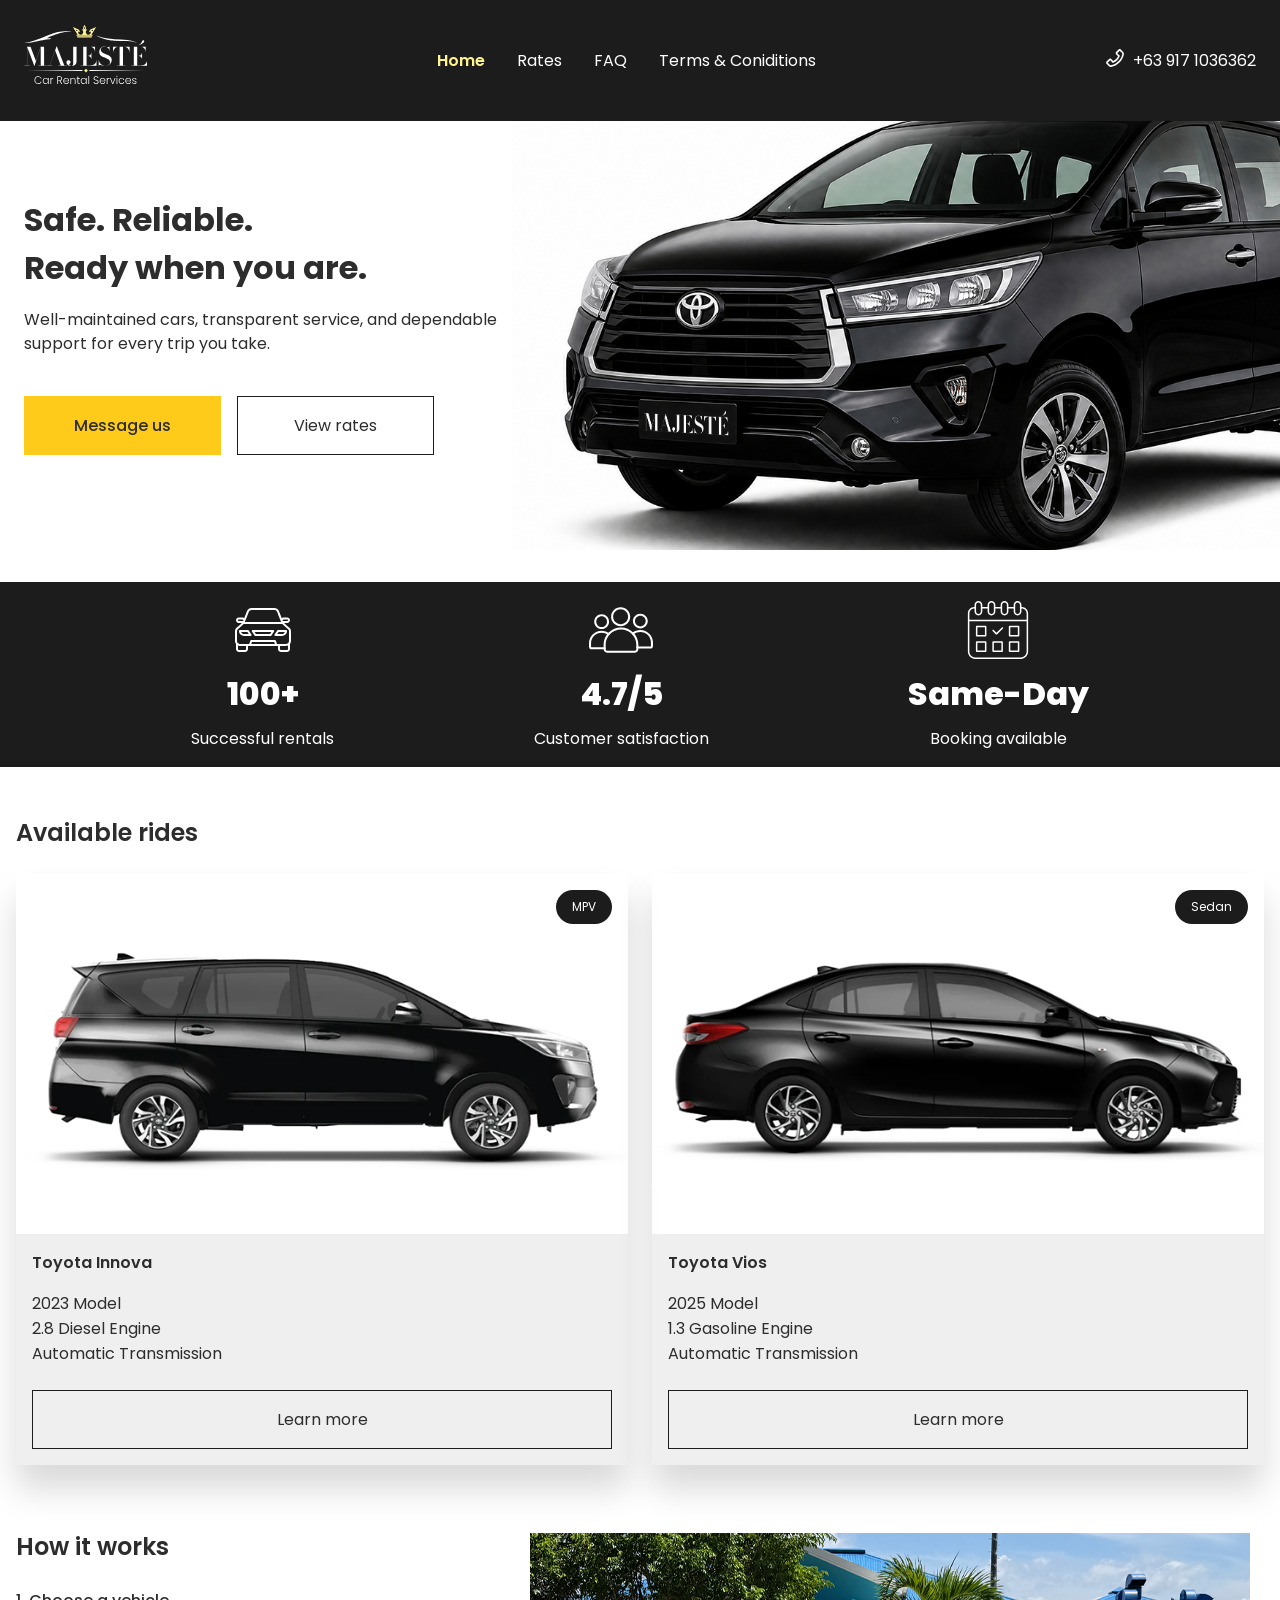
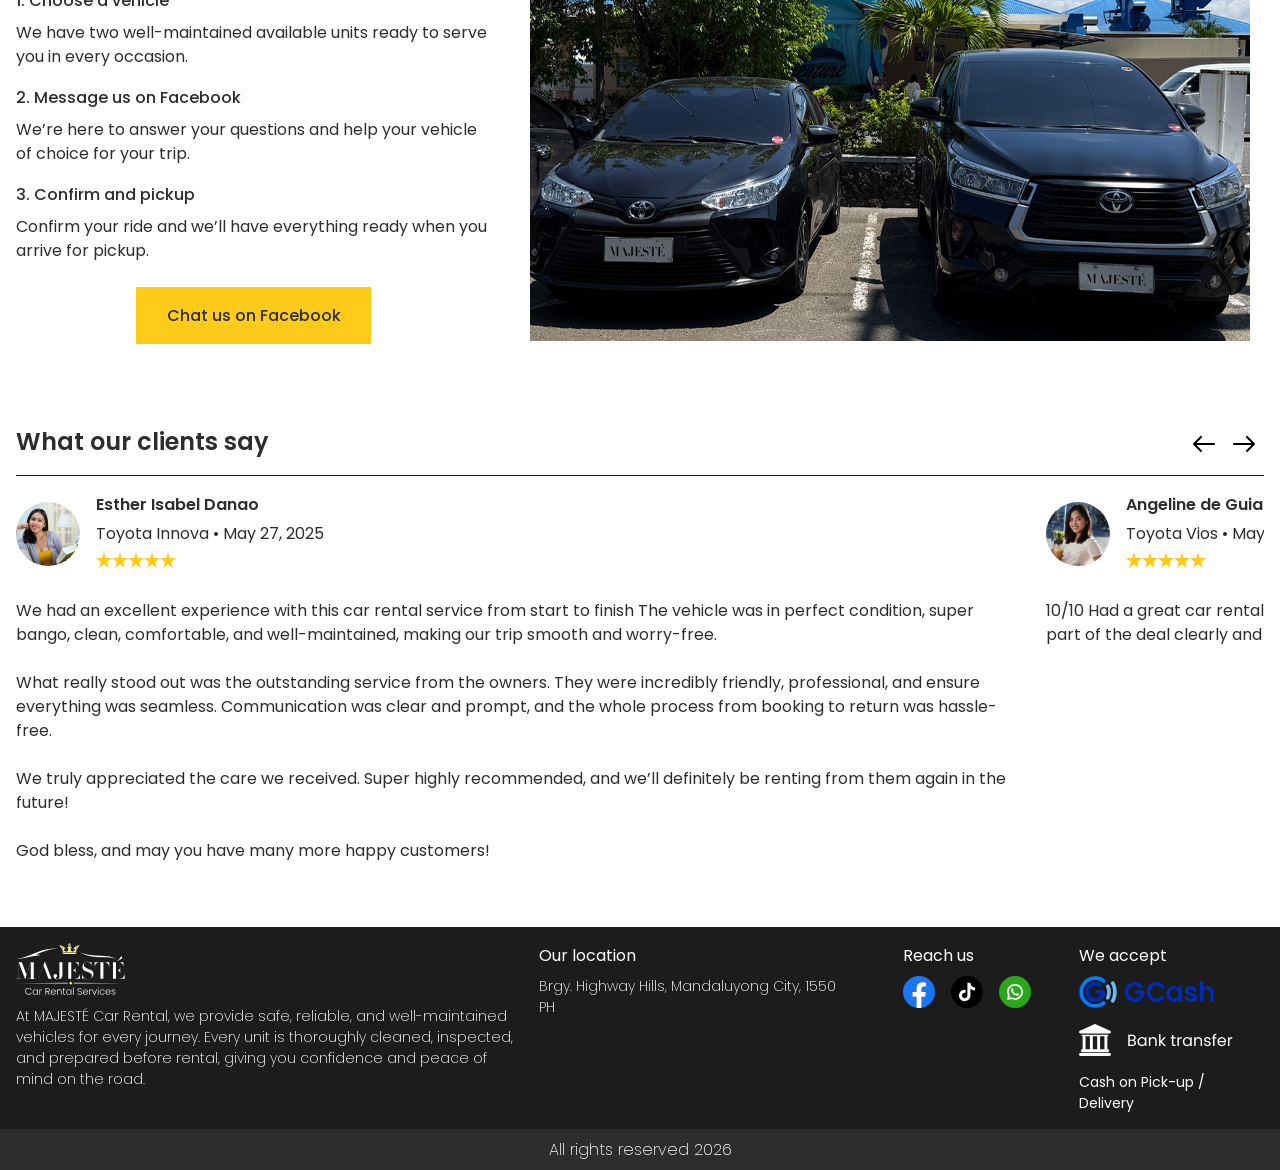
==== index.html @ 02750b57 "Upload website file" ====
<!DOCTYPE html>
<html lang="en">
<head>
    <meta charset="UTF-8">
    <meta name="viewport" content="width=device-width, initial-scale=1.0">
    <meta http-equiv="X-UA-Compatible" content="IE=edge">
    <meta name="format-detection" content="telephone=no">
    <meta name="format-detection" content="address=no">
    <meta name="format-detection" content="date=no">
    <title>MAJESTÉ Car Rentals — Reliable Rides Across Luzon</title>
    <link rel="preload" href="css/master.css" as="style" onload="this.rel='stylesheet'">
    <link rel="preload" href="css/home.css" as="style" onload="this.rel='stylesheet'">
    <link rel="shortcut icon" href="images/icon/favicon.svg" type="image/svg+xml">
    <script src="js/main.js" defer></script>
</head>
<body>
    
    <!-- header and navigation -->

    <header class="main-header">
        <div class="head-wrap center">
            <div class="logo">
                <a href="index.html">
                    <svg viewBox="0 0 137 71" fill="none" xmlns="http://www.w3.org/2000/svg">
                        <path fill-rule="evenodd" clip-rule="evenodd" d="M136.53 45.0736H118.911C118.87 45.0736 118.85 45.0543 118.85 45.0146C118.85 44.9755 118.87 44.9556 118.911 44.9556H121.631C121.771 44.9556 121.842 44.9159 121.842 44.8371V24.3578C121.842 24.2789 121.771 24.2392 121.631 24.2392H118.911C118.87 24.2392 118.85 24.2199 118.85 24.1802C118.85 24.1411 118.87 24.1212 118.911 24.1212H134.898C134.959 24.1212 134.989 24.1507 134.989 24.2097V29.8838C134.989 29.9235 134.969 29.9428 134.929 29.9428C134.888 29.9428 134.868 29.9235 134.868 29.8838C134.868 29.1945 134.757 28.5148 134.536 27.8448C134.313 27.1753 133.971 26.5739 133.508 26.0423C133.044 25.5101 132.46 25.0772 131.755 24.7419C131.05 24.4071 130.214 24.2392 129.247 24.2392H125.771C125.65 24.2392 125.589 24.2789 125.589 24.3578V34.2576H126.769C127.393 34.2576 127.957 34.1594 128.461 33.962C128.965 33.7651 129.393 33.4996 129.745 33.1643C130.098 32.8295 130.37 32.4401 130.562 31.9969C130.752 31.5533 130.848 31.0758 130.848 30.5635C130.848 30.5244 130.868 30.5045 130.909 30.5045C130.949 30.5045 130.97 30.5244 130.97 30.5635V38.0696C130.97 38.1093 130.949 38.1287 130.909 38.1287C130.868 38.1287 130.848 38.1093 130.848 38.0696C130.848 37.5777 130.752 37.1046 130.562 36.6513C130.37 36.1985 130.098 35.8042 129.745 35.4689C129.393 35.1341 128.965 34.8686 128.461 34.6712C127.957 34.4743 127.393 34.3756 126.769 34.3756H125.589V44.8371C125.589 44.9159 125.65 44.9556 125.771 44.9556H129.337C130.607 44.9556 131.695 44.7732 132.601 44.4084C133.508 44.0442 134.249 43.5667 134.823 42.9755C135.397 42.3844 135.82 41.7197 136.092 40.9805C136.364 40.2418 136.5 39.488 136.5 38.7198C136.5 38.6807 136.52 38.6608 136.56 38.6608C136.601 38.6608 136.621 38.6807 136.621 38.7198V44.9851C136.621 45.0441 136.591 45.0736 136.53 45.0736ZM132.103 20.0575C131.609 20.4416 130.924 20.8311 130.048 21.2249C129.171 21.6192 128.038 21.9738 126.647 22.2887C126.607 22.3085 126.582 22.2989 126.572 22.2592C126.562 22.22 126.577 22.2002 126.617 22.2002C127.322 22.0231 127.917 21.7769 128.401 21.4615C128.884 21.1466 129.292 20.792 129.624 20.3977C129.957 20.0039 130.234 19.6048 130.456 19.2008C130.677 18.7974 130.883 18.4278 131.075 18.0925C131.266 17.7578 131.458 17.4868 131.65 17.2798C131.84 17.0732 132.077 16.9697 132.36 16.9697C132.662 16.9697 132.903 17.0582 133.085 17.2352C133.266 17.4128 133.357 17.6397 133.357 17.9149C133.357 18.2105 133.271 18.5458 133.1 18.9197C132.929 19.2942 132.596 19.6734 132.103 20.0575ZM117.037 30.7706C117.037 29.9235 116.905 29.106 116.644 28.3174C116.382 27.5299 115.989 26.8303 115.465 26.2193C114.942 25.6088 114.266 25.126 113.44 24.7714C112.614 24.4168 111.647 24.2392 110.539 24.2392H109.995C109.875 24.2392 109.814 24.2789 109.814 24.3578V44.8371C109.814 44.9159 109.875 44.9556 109.995 44.9556H112.715C112.755 44.9556 112.776 44.9755 112.776 45.0146C112.776 45.0543 112.755 45.0736 112.715 45.0736H103.165C103.124 45.0736 103.105 45.0543 103.105 45.0146C103.105 44.9755 103.124 44.9556 103.165 44.9556H105.885C106.006 44.9556 106.066 44.9159 106.066 44.8371V24.3578C106.066 24.2789 106.006 24.2392 105.885 24.2392H105.341C104.213 24.2392 103.245 24.4168 102.439 24.7714C101.633 25.126 100.974 25.6088 100.46 26.2193C99.9462 26.8303 99.5634 27.5299 99.3117 28.3174C99.0594 29.106 98.9338 29.9235 98.9338 30.7706C98.9338 30.8103 98.9135 30.8296 98.8735 30.8296C98.8329 30.8296 98.8126 30.8103 98.8126 30.7706V24.2097C98.8126 24.1507 98.8433 24.1212 98.9036 24.1212H117.097C117.137 24.1212 117.158 24.1507 117.158 24.2097V30.7706C117.158 30.8103 117.137 30.8296 117.097 30.8296C117.057 30.8296 117.037 30.8103 117.037 30.7706ZM95.4282 43.2856C94.8035 43.946 94.0231 44.4926 93.0858 44.9261C92.1491 45.359 91.0764 45.5758 89.8671 45.5758C89.323 45.5758 88.8141 45.5119 88.3408 45.3837C87.8675 45.2555 87.4194 45.1182 86.996 44.9701C86.5732 44.8226 86.175 44.6847 85.8021 44.5565C85.4291 44.4283 85.0617 44.3644 84.6992 44.3644C84.2352 44.3644 83.848 44.4825 83.5354 44.719C83.2233 44.9556 83.0467 45.2115 83.0067 45.4872C82.9864 45.5264 82.9562 45.5463 82.9162 45.5463C82.8959 45.5463 82.886 45.5264 82.886 45.4872V38.7198C82.886 38.6807 82.9058 38.6608 82.9464 38.6608C82.9864 38.6608 83.0067 38.6807 83.0067 38.7198C83.0067 39.311 83.1729 39.9955 83.5052 40.7739C83.8381 41.5523 84.3065 42.291 84.9109 42.99C85.5152 43.6896 86.2353 44.2807 87.0717 44.7636C87.9075 45.2458 88.8294 45.4872 89.8369 45.4872C90.7232 45.4872 91.5146 45.3692 92.2094 45.1326C92.9049 44.8966 93.4889 44.586 93.9622 44.2019C94.4355 43.8178 94.7937 43.3843 95.0355 42.9015C95.2768 42.4192 95.398 41.9413 95.398 41.4681C95.398 40.7589 95.2719 40.1484 95.0202 39.6361C94.7679 39.1238 94.3703 38.6608 93.8262 38.2472C93.2822 37.8331 92.5873 37.4447 91.7411 37.0799C90.8948 36.7156 89.8769 36.3262 88.6885 35.9125C87.9634 35.6567 87.2834 35.3659 86.6483 35.0408C86.0138 34.7157 85.4648 34.322 85.0013 33.8585C84.5379 33.396 84.1705 32.844 83.8984 32.2035C83.6264 31.5635 83.4904 30.8001 83.4904 29.9133C83.4904 29.0464 83.6461 28.2337 83.9588 27.4751C84.2708 26.7171 84.6942 26.0519 85.2284 25.4806C85.7615 24.9093 86.3812 24.4565 87.0865 24.1212C87.7918 23.7865 88.5377 23.6186 89.323 23.6186C89.7058 23.6186 90.0788 23.6582 90.4413 23.7371C90.8043 23.816 91.1515 23.9098 91.4844 24.0177C91.8167 24.126 92.1436 24.2199 92.4666 24.2982C92.7886 24.3776 93.1209 24.4168 93.4637 24.4168C93.9271 24.4168 94.2441 24.3379 94.4158 24.1802C94.5869 24.023 94.6928 23.8653 94.7333 23.7076C94.7333 23.6679 94.7531 23.6481 94.7937 23.6481C94.8337 23.6481 94.854 23.6679 94.854 23.7076V28.8791C94.854 28.9188 94.8337 28.9381 94.7937 28.9381C94.7531 28.9381 94.7333 28.9188 94.7333 28.8791C94.7333 28.1699 94.577 27.5046 94.2644 26.8845C93.9518 26.2638 93.5394 25.722 93.0255 25.259C92.5116 24.7961 91.9374 24.427 91.3029 24.1507C90.6683 23.875 90.0184 23.7371 89.3532 23.7371C88.7488 23.7371 88.1899 23.8358 87.6761 24.0327C87.1622 24.2296 86.719 24.5005 86.3461 24.8449C85.9732 25.1898 85.6814 25.589 85.4697 26.0423C85.2586 26.4956 85.1527 26.9778 85.1527 27.4902C85.1527 28.554 85.6106 29.4901 86.5276 30.2974C87.4441 31.1054 88.8799 31.8446 90.8345 32.5141C91.8211 32.8494 92.7184 33.1986 93.524 33.5629C94.3297 33.9277 95.0152 34.3563 95.5796 34.8488C96.1434 35.3412 96.5766 35.9077 96.8788 36.5477C97.181 37.1882 97.3324 37.9618 97.3324 38.8679C97.3324 39.5771 97.1706 40.326 96.8486 41.1135C96.5262 41.9016 96.0523 42.6258 95.4282 43.2856ZM62.7579 45.0736C62.7173 45.0736 62.697 45.0543 62.697 45.0146C62.697 44.9755 62.7173 44.9556 62.7579 44.9556H65.4776C65.6185 44.9556 65.6893 44.9159 65.6893 44.8371V24.3578C65.6893 24.2789 65.6185 24.2392 65.4776 24.2392H62.7579C62.7173 24.2392 62.697 24.2199 62.697 24.1802C62.697 24.1411 62.7173 24.1212 62.7579 24.1212H78.7453C78.8057 24.1212 78.8364 24.1507 78.8364 24.2097V29.8838C78.8364 29.9235 78.8161 29.9428 78.7755 29.9428C78.7349 29.9428 78.7152 29.9235 78.7152 29.8838C78.7152 29.1945 78.6044 28.5148 78.3828 27.8448C78.1607 27.1753 77.8185 26.5739 77.355 26.0423C76.8916 25.5101 76.3075 25.0772 75.6022 24.7419C74.8969 24.4071 74.0611 24.2392 73.0937 24.2392H69.6183C69.4976 24.2392 69.4367 24.2789 69.4367 24.3578V34.2576H70.6159C71.24 34.2576 71.8043 34.1594 72.3083 33.962C72.8112 33.7651 73.2396 33.4996 73.5928 33.1643C73.9449 32.8295 74.2169 32.4401 74.4083 31.9969C74.5997 31.5533 74.6957 31.0758 74.6957 30.5635C74.6957 30.5244 74.7154 30.5045 74.756 30.5045C74.796 30.5045 74.8169 30.5244 74.8169 30.5635V38.0696C74.8169 38.1093 74.796 38.1287 74.756 38.1287C74.7154 38.1287 74.6957 38.1093 74.6957 38.0696C74.6957 37.5777 74.5997 37.1046 74.4083 36.6513C74.2169 36.1985 73.9449 35.8042 73.5928 35.4689C73.2396 35.1341 72.8112 34.8686 72.3083 34.6712C71.8043 34.4743 71.24 34.3756 70.6159 34.3756H69.4367V44.8371C69.4367 44.9159 69.4976 44.9556 69.6183 44.9556H73.1847C74.4538 44.9556 75.5419 44.7732 76.4485 44.4084C77.355 44.0442 78.0954 43.5667 78.6702 42.9755C79.2444 42.3844 79.6673 41.7197 79.9393 40.9805C80.2113 40.2418 80.3473 39.488 80.3473 38.7198C80.3473 38.6807 80.3671 38.6608 80.4076 38.6608C80.4477 38.6608 80.468 38.6807 80.468 38.7198V44.9851C80.468 45.0441 80.4378 45.0736 80.3775 45.0736H62.7579ZM58.4965 24.2392C58.3759 24.2392 58.3155 24.2789 58.3155 24.3578V40.1382C58.3155 41.8721 57.7759 43.2121 56.6982 44.1574C55.6205 45.1031 54.1244 45.5758 52.2104 45.5758C51.5051 45.5758 50.8453 45.4577 50.2305 45.2212C49.6163 44.9851 49.0771 44.6745 48.6137 44.2904C48.1503 43.9063 47.7828 43.4734 47.5108 42.99C47.2388 42.5078 47.1028 42.0298 47.1028 41.5572C47.1028 41.1629 47.173 40.8136 47.3145 40.5078C47.4549 40.2026 47.6413 39.9419 47.8733 39.7246C48.1048 39.5084 48.357 39.3405 48.6291 39.2225C48.9011 39.1039 49.1676 39.0449 49.4298 39.0449C50.0342 39.0449 50.548 39.2568 50.9714 39.6801C51.3943 40.1044 51.606 40.6017 51.606 41.1725C51.606 41.5867 51.5352 41.8967 51.3943 42.1038C51.2533 42.3103 51.0921 42.4831 50.9106 42.6209C50.7296 42.7588 50.5678 42.9015 50.4274 43.049C50.2859 43.1971 50.2157 43.4289 50.2157 43.7438C50.2157 43.9803 50.2711 44.2019 50.3819 44.4084C50.4921 44.6155 50.6435 44.7979 50.8354 44.9556C51.0263 45.1128 51.2435 45.241 51.4853 45.3397C51.7266 45.4379 51.9685 45.4872 52.2104 45.4872C52.8751 45.4872 53.4345 45.2904 53.888 44.8966C54.341 44.5023 54.5675 43.8913 54.5675 43.0641V24.3578C54.5675 24.2789 54.5072 24.2392 54.3866 24.2392H51.6663C51.6257 24.2392 51.606 24.2199 51.606 24.1802C51.606 24.1411 51.6257 24.1212 51.6663 24.1212H61.2168C61.2568 24.1212 61.2771 24.1411 61.2771 24.1802C61.2771 24.2199 61.2568 24.2392 61.2168 24.2392H58.4965ZM47.6167 45.0146C47.6167 45.0543 47.5964 45.0736 47.5563 45.0736H37.6735C37.6329 45.0736 37.6132 45.0543 37.6132 45.0146C37.6132 44.9755 37.6329 44.9556 37.6735 44.9556H40.5747C40.6751 44.9556 40.7261 44.9159 40.7261 44.8371L38.1271 37.8041H31.0852L28.8486 43.7143C28.6468 44.2464 28.5311 44.586 28.5009 44.7341C28.4708 44.8816 28.5053 44.9556 28.6068 44.9556H31.3873C31.4274 44.9556 31.4477 44.9755 31.4477 45.0146C31.4477 45.0543 31.4274 45.0736 31.3873 45.0736H25.6748C25.6348 45.0736 25.6145 45.0543 25.6145 45.0146C25.6145 44.9755 25.6348 44.9556 25.6748 44.9556H27.9722C28.1126 44.9556 28.2185 44.8918 28.2892 44.7636C28.3594 44.6353 28.5053 44.2861 28.7274 43.7143L36.2229 23.7076C36.2427 23.6679 36.2629 23.6481 36.2832 23.6481C36.3233 23.6481 36.3534 23.6679 36.3737 23.7076L44.7456 44.8371C44.7856 44.9159 44.8663 44.9556 44.9875 44.9556H47.5563C47.5964 44.9556 47.6167 44.9755 47.6167 45.0146ZM34.6209 28.3469L31.1153 37.6855H38.0662L34.6209 28.3469ZM22.5016 44.9851H25.1917C25.2317 44.9851 25.252 45.005 25.252 45.0441C25.252 45.0833 25.2317 45.1031 25.1917 45.1031H15.6412C15.6006 45.1031 15.5809 45.0833 15.5809 45.0441C15.5809 45.005 15.6006 44.9851 15.6412 44.9851H18.3614C18.4821 44.9851 18.5424 44.946 18.5424 44.8666V24.4463L11.6217 45.4577C11.6014 45.4969 11.5713 45.5167 11.5307 45.5167C11.5104 45.5167 11.4901 45.4969 11.4704 45.4577L3.49171 24.4168V44.8666C3.49171 44.946 3.55203 44.9851 3.67324 44.9851H6.39293C6.43297 44.9851 6.45326 45.005 6.45326 45.0441C6.45326 45.0833 6.43297 45.1031 6.39293 45.1031H0.439112C0.398528 45.1031 0.378784 45.0833 0.378784 45.0441C0.378784 45.005 0.398528 44.9851 0.439112 44.9851H3.15935C3.28001 44.9851 3.34034 44.946 3.34034 44.8666V24.3578C3.34034 24.2789 3.28001 24.2392 3.15935 24.2392H0.439112C0.398528 24.2392 0.378784 24.2199 0.378784 24.1802C0.378784 24.1411 0.398528 24.1212 0.439112 24.1212H6.96714C7.12838 24.1212 7.28908 24.2982 7.45086 24.6528L13.2539 39.8727L18.3006 24.6528C18.4015 24.2982 18.532 24.1212 18.6938 24.1212H25.1917C25.2317 24.1212 25.252 24.1411 25.252 24.1802C25.252 24.2199 25.2317 24.2392 25.1917 24.2392H22.5016C22.3606 24.2392 22.2899 24.2789 22.2899 24.3578V44.8666C22.2899 44.946 22.3606 44.9851 22.5016 44.9851Z" fill="white"/>
                        <path d="M74.7778 10.7825H75.716C76.1194 10.7825 76.3768 11.2121 76.1863 11.5675C76.0937 11.7406 75.9128 11.8492 75.716 11.8492H67.155H58.5941C58.3977 11.8492 58.2168 11.7406 58.1242 11.5675C57.9337 11.2121 58.1911 10.7825 58.5941 10.7825H59.5327L54.197 2.24824L60.6372 4.95224C61.0396 5.12097 61.1589 5.59855 60.9364 5.95103C61.5914 6.07321 62.0879 6.64582 62.0879 7.33624C62.0879 7.64364 61.987 7.9263 61.8197 8.15806C61.8197 6.87612 60.1397 6.6623 60.1397 7.92194C60.1397 9.56412 61.5618 10.8742 63.2423 10.6885C64.4801 10.5513 65.5012 9.56897 65.6796 8.33697C65.8658 7.0497 65.1686 5.90303 64.1068 5.40412C64.3846 5.17042 64.7434 5.02933 65.1351 5.02933C65.4464 5.02933 65.7359 5.11951 65.9817 5.27321C65.7921 4.72679 65.5924 3.97867 65.5924 3.23879C65.5924 1.82885 67.155 0 67.155 0C67.155 0 68.7182 1.82885 68.7182 3.23879C68.7182 3.97867 68.5184 4.72679 68.3288 5.27321C68.5747 5.11951 68.8641 5.02933 69.1754 5.02933C69.5671 5.02933 69.9254 5.17042 70.2037 5.40412C69.1419 5.90303 68.4447 7.0497 68.6309 8.33697C68.8093 9.56897 69.8304 10.5513 71.0682 10.6885C72.7487 10.8742 74.1708 9.56412 74.1708 7.92194C74.1708 6.6623 72.4908 6.87612 72.4908 8.15806C72.3235 7.9263 72.2227 7.64364 72.2227 7.33624C72.2227 6.64582 72.7191 6.07321 73.3742 5.95103C73.1511 5.59855 73.2709 5.12097 73.6728 4.95224L80.1136 2.24824L74.7778 10.7825ZM58.5654 5.36C58.1722 5.36 57.8537 5.67855 57.8537 6.07127C57.8537 6.464 58.1722 6.78303 58.5654 6.78303C58.9587 6.78303 59.2772 6.464 59.2772 6.07127C59.2772 5.67855 58.9587 5.36 58.5654 5.36ZM67.155 2.26618C67.155 2.26618 66.6159 2.77867 66.6159 3.41091C66.6159 4.04315 67.155 4.55564 67.155 4.55564C67.155 4.55564 67.6947 4.04315 67.6947 3.41091C67.6947 2.77867 67.155 2.26618 67.155 2.26618ZM75.7451 5.36C75.3519 5.36 75.0333 5.67855 75.0333 6.07127C75.0333 6.464 75.3519 6.78303 75.7451 6.78303C76.1383 6.78303 76.4568 6.464 76.4568 6.07127C76.4568 5.67855 76.1383 5.36 75.7451 5.36ZM59.1502 12.5367H75.1604C75.2244 12.5367 75.2762 12.5886 75.2762 12.6531V13.7198C75.2762 13.7842 75.2244 13.8361 75.1604 13.8361H59.1502C59.0862 13.8361 59.0338 13.7842 59.0338 13.7198V12.6531C59.0338 12.5886 59.0862 12.5367 59.1502 12.5367Z" fill="#FFF48E"/>
                        <path d="M52.2576 6.81214C52.2576 6.81214 40.5998 6.3007 30.5554 10.0186C20.511 13.7366 8.40506 19.5462 0.378784 19.8718C0.378784 19.8718 5.62459 20.0576 11.813 18.5702C17.1248 17.2941 25.4888 15.5496 28.8071 15.6884L30.1072 14.7125L25.3096 14.5726C25.3096 14.5726 36.9674 8.02081 52.2576 6.81214Z" fill="white"/>
                        <path d="M79.8939 11.6364C82.1999 12.4749 84.5733 13.1677 86.9564 13.7499C89.7783 14.4544 92.694 14.9749 95.5813 15.3457C96.0816 15.3956 97.2698 15.5258 97.7554 15.5747C98.2293 15.608 99.4487 15.697 99.9343 15.7332C104.865 15.9172 109.786 15.9152 114.72 16.5111C118.656 16.9671 122.691 17.9328 126.051 20.1001C122.379 18.6089 118.524 18.06 114.6 17.8819C109.714 17.6158 104.741 17.7322 99.8259 17.4896C99.1077 17.4318 98.3045 17.3477 97.5815 17.2831C97.089 17.2283 95.8608 17.0463 95.3507 16.9759C92.4018 16.4876 89.4705 15.7596 86.6555 14.7547C84.3241 13.9191 82.0123 12.9279 79.8939 11.6373V11.6364Z" fill="white"/>
                        <rect x="68.7424" y="48.4848" width="2.90909" height="2.90909" transform="rotate(45 68.7424 48.4848)" fill="#FFF48E"/>
                        <path d="M3.28787 50.4242L64.8636 49.9394V50.9091L3.28787 50.4242Z" fill="white"/>
                        <path d="M134.197 50.4242L72.6212 49.9394V50.9091L134.197 50.4242Z" fill="white"/>
                        <path d="M11.576 61.1636C11.576 60.3396 11.756 59.6036 12.116 58.9556C12.476 58.2996 12.968 57.7916 13.592 57.4316C14.216 57.0636 14.912 56.8796 15.68 56.8796C16.616 56.8796 17.416 57.1036 18.08 57.5516C18.752 57.9916 19.24 58.6156 19.544 59.4236H18.56C18.32 58.8556 17.952 58.4116 17.456 58.0916C16.968 57.7716 16.376 57.6116 15.68 57.6116C15.064 57.6116 14.508 57.7556 14.012 58.0436C13.524 58.3316 13.14 58.7476 12.86 59.2916C12.58 59.8276 12.44 60.4516 12.44 61.1636C12.44 61.8756 12.58 62.4996 12.86 63.0356C13.14 63.5716 13.524 63.9836 14.012 64.2716C14.508 64.5596 15.064 64.7036 15.68 64.7036C16.376 64.7036 16.968 64.5476 17.456 64.2356C17.952 63.9156 18.32 63.4756 18.56 62.9156H19.544C19.24 63.7156 18.752 64.3356 18.08 64.7756C17.408 65.2156 16.608 65.4356 15.68 65.4356C14.912 65.4356 14.216 65.2556 13.592 64.8956C12.968 64.5276 12.476 64.0196 12.116 63.3716C11.756 62.7236 11.576 61.9876 11.576 61.1636ZM20.8338 62.0756C20.8338 61.4036 20.9658 60.8156 21.2298 60.3116C21.5018 59.7996 21.8738 59.4076 22.3458 59.1356C22.8258 58.8556 23.3658 58.7156 23.9658 58.7156C24.5898 58.7156 25.1258 58.8596 25.5738 59.1476C26.0298 59.4356 26.3578 59.8036 26.5578 60.2516V58.8116H27.3978V65.3636H26.5578V63.9116C26.3498 64.3596 26.0178 64.7316 25.5618 65.0276C25.1138 65.3156 24.5778 65.4596 23.9538 65.4596C23.3618 65.4596 22.8258 65.3196 22.3458 65.0396C21.8738 64.7596 21.5018 64.3636 21.2298 63.8516C20.9658 63.3396 20.8338 62.7476 20.8338 62.0756ZM26.5578 62.0876C26.5578 61.5596 26.4498 61.0956 26.2338 60.6956C26.0178 60.2956 25.7218 59.9876 25.3458 59.7716C24.9778 59.5556 24.5698 59.4476 24.1218 59.4476C23.6578 59.4476 23.2418 59.5516 22.8738 59.7596C22.5058 59.9676 22.2138 60.2716 21.9978 60.6716C21.7898 61.0636 21.6858 61.5316 21.6858 62.0756C21.6858 62.6116 21.7898 63.0836 21.9978 63.4916C22.2138 63.8916 22.5058 64.1996 22.8738 64.4156C23.2418 64.6236 23.6578 64.7276 24.1218 64.7276C24.5698 64.7276 24.9778 64.6196 25.3458 64.4036C25.7218 64.1876 26.0178 63.8796 26.2338 63.4796C26.4498 63.0796 26.5578 62.6156 26.5578 62.0876ZM30.1555 59.9756C30.3395 59.5676 30.6195 59.2516 30.9955 59.0276C31.3795 58.8036 31.8475 58.6916 32.3995 58.6916V59.5676H32.1715C31.5635 59.5676 31.0755 59.7316 30.7075 60.0596C30.3395 60.3876 30.1555 60.9356 30.1555 61.7036V65.3636H29.3155V58.8116H30.1555V59.9756ZM41.4201 65.3636L39.3441 61.8596H37.7961V65.3636H36.9561V56.9756H39.4761C40.4121 56.9756 41.1201 57.1996 41.6001 57.6476C42.0881 58.0956 42.3321 58.6836 42.3321 59.4116C42.3321 60.0196 42.1561 60.5396 41.8041 60.9716C41.4601 61.3956 40.9481 61.6716 40.2681 61.7996L42.4281 65.3636H41.4201ZM37.7961 61.1756H39.4881C40.1441 61.1756 40.6361 61.0156 40.9641 60.6956C41.3001 60.3756 41.4681 59.9476 41.4681 59.4116C41.4681 58.8596 41.3081 58.4356 40.9881 58.1396C40.6681 57.8356 40.1641 57.6836 39.4761 57.6836H37.7961V61.1756ZM49.9271 61.7516C49.9271 62.0396 49.9191 62.2596 49.9031 62.4116H44.4671C44.4911 62.9076 44.6111 63.3316 44.8271 63.6836C45.0431 64.0356 45.3271 64.3036 45.6791 64.4876C46.0311 64.6636 46.4151 64.7516 46.8311 64.7516C47.3751 64.7516 47.8311 64.6196 48.1991 64.3556C48.5751 64.0916 48.8231 63.7356 48.9431 63.2876H49.8311C49.6711 63.9276 49.3271 64.4516 48.7991 64.8596C48.2791 65.2596 47.6231 65.4596 46.8311 65.4596C46.2151 65.4596 45.6631 65.3236 45.1751 65.0516C44.6871 64.7716 44.3031 64.3796 44.0231 63.8756C43.7511 63.3636 43.6151 62.7676 43.6151 62.0876C43.6151 61.4076 43.7511 60.8116 44.0231 60.2996C44.2951 59.7876 44.6751 59.3956 45.1631 59.1236C45.6511 58.8516 46.2071 58.7156 46.8311 58.7156C47.4551 58.7156 47.9991 58.8516 48.4631 59.1236C48.9351 59.3956 49.2951 59.7636 49.5431 60.2276C49.7991 60.6836 49.9271 61.1916 49.9271 61.7516ZM49.0751 61.7276C49.0831 61.2396 48.9831 60.8236 48.7751 60.4796C48.5751 60.1356 48.2991 59.8756 47.9471 59.6996C47.5951 59.5236 47.2111 59.4356 46.7951 59.4356C46.1711 59.4356 45.6391 59.6356 45.1991 60.0356C44.7591 60.4356 44.5151 60.9996 44.4671 61.7276H49.0751ZM54.5359 58.6916C55.3199 58.6916 55.9599 58.9356 56.4559 59.4236C56.9519 59.9036 57.1999 60.6036 57.1999 61.5236V65.3636H56.3719V61.6196C56.3719 60.9076 56.1919 60.3636 55.8319 59.9876C55.4799 59.6116 54.9959 59.4236 54.3799 59.4236C53.7479 59.4236 53.2439 59.6236 52.8679 60.0236C52.4919 60.4236 52.3039 61.0116 52.3039 61.7876V65.3636H51.4639V58.8116H52.3039V59.9276C52.5119 59.5276 52.8119 59.2236 53.2039 59.0156C53.5959 58.7996 54.0399 58.6916 54.5359 58.6916ZM60.1497 59.5196V63.5876C60.1497 63.9876 60.2257 64.2636 60.3777 64.4156C60.5297 64.5676 60.7977 64.6436 61.1817 64.6436H61.9497V65.3636H61.0497C60.4577 65.3636 60.0177 65.2276 59.7297 64.9556C59.4417 64.6756 59.2977 64.2196 59.2977 63.5876V59.5196H58.3857V58.8116H59.2977V57.1676H60.1497V58.8116H61.9497V59.5196H60.1497ZM62.951 62.0756C62.951 61.4036 63.083 60.8156 63.347 60.3116C63.619 59.7996 63.991 59.4076 64.463 59.1356C64.943 58.8556 65.483 58.7156 66.083 58.7156C66.707 58.7156 67.243 58.8596 67.691 59.1476C68.147 59.4356 68.475 59.8036 68.675 60.2516V58.8116H69.515V65.3636H68.675V63.9116C68.467 64.3596 68.135 64.7316 67.679 65.0276C67.231 65.3156 66.695 65.4596 66.071 65.4596C65.479 65.4596 64.943 65.3196 64.463 65.0396C63.991 64.7596 63.619 64.3636 63.347 63.8516C63.083 63.3396 62.951 62.7476 62.951 62.0756ZM68.675 62.0876C68.675 61.5596 68.567 61.0956 68.351 60.6956C68.135 60.2956 67.839 59.9876 67.463 59.7716C67.095 59.5556 66.687 59.4476 66.239 59.4476C65.775 59.4476 65.359 59.5516 64.991 59.7596C64.623 59.9676 64.331 60.2716 64.115 60.6716C63.907 61.0636 63.803 61.5316 63.803 62.0756C63.803 62.6116 63.907 63.0836 64.115 63.4916C64.331 63.8916 64.623 64.1996 64.991 64.4156C65.359 64.6236 65.775 64.7276 66.239 64.7276C66.687 64.7276 67.095 64.6196 67.463 64.4036C67.839 64.1876 68.135 63.8796 68.351 63.4796C68.567 63.0796 68.675 62.6156 68.675 62.0876ZM72.2727 56.4836V65.3636H71.4327V56.4836H72.2727ZM80.0118 65.4476C79.4598 65.4476 78.9718 65.3516 78.5478 65.1596C78.1318 64.9676 77.8038 64.6996 77.5638 64.3556C77.3238 64.0116 77.1958 63.6276 77.1798 63.2036H78.0678C78.1078 63.6116 78.2878 63.9716 78.6078 64.2836C78.9278 64.5876 79.3958 64.7396 80.0118 64.7396C80.5798 64.7396 81.0278 64.5956 81.3558 64.3076C81.6918 64.0116 81.8598 63.6396 81.8598 63.1916C81.8598 62.8316 81.7678 62.5436 81.5838 62.3276C81.3998 62.1036 81.1718 61.9396 80.8998 61.8356C80.6278 61.7236 80.2518 61.6036 79.7718 61.4756C79.2118 61.3236 78.7678 61.1756 78.4398 61.0316C78.1118 60.8876 77.8318 60.6636 77.5998 60.3596C77.3678 60.0556 77.2518 59.6436 77.2518 59.1236C77.2518 58.6916 77.3638 58.3076 77.5878 57.9716C77.8118 57.6276 78.1278 57.3596 78.5358 57.1676C78.9438 56.9756 79.4118 56.8796 79.9398 56.8796C80.7158 56.8796 81.3398 57.0716 81.8118 57.4556C82.2918 57.8316 82.5678 58.3196 82.6398 58.9196H81.7278C81.6718 58.5756 81.4838 58.2716 81.1638 58.0076C80.8438 57.7356 80.4118 57.5996 79.8678 57.5996C79.3638 57.5996 78.9438 57.7356 78.6078 58.0076C78.2718 58.2716 78.1038 58.6356 78.1038 59.0996C78.1038 59.4516 78.1958 59.7356 78.3798 59.9516C78.5638 60.1676 78.7918 60.3316 79.0638 60.4436C79.3438 60.5556 79.7198 60.6756 80.1918 60.8036C80.7358 60.9556 81.1758 61.1076 81.5118 61.2596C81.8478 61.4036 82.1318 61.6276 82.3638 61.9316C82.5958 62.2356 82.7118 62.6436 82.7118 63.1556C82.7118 63.5476 82.6078 63.9196 82.3998 64.2716C82.1918 64.6236 81.8838 64.9076 81.4758 65.1236C81.0678 65.3396 80.5798 65.4476 80.0118 65.4476ZM90.263 61.7516C90.263 62.0396 90.255 62.2596 90.239 62.4116H84.803C84.827 62.9076 84.947 63.3316 85.163 63.6836C85.379 64.0356 85.663 64.3036 86.015 64.4876C86.367 64.6636 86.751 64.7516 87.167 64.7516C87.711 64.7516 88.167 64.6196 88.535 64.3556C88.911 64.0916 89.159 63.7356 89.279 63.2876H90.167C90.007 63.9276 89.663 64.4516 89.135 64.8596C88.615 65.2596 87.959 65.4596 87.167 65.4596C86.551 65.4596 85.999 65.3236 85.511 65.0516C85.023 64.7716 84.639 64.3796 84.359 63.8756C84.087 63.3636 83.951 62.7676 83.951 62.0876C83.951 61.4076 84.087 60.8116 84.359 60.2996C84.631 59.7876 85.011 59.3956 85.499 59.1236C85.987 58.8516 86.543 58.7156 87.167 58.7156C87.791 58.7156 88.335 58.8516 88.799 59.1236C89.271 59.3956 89.631 59.7636 89.879 60.2276C90.135 60.6836 90.263 61.1916 90.263 61.7516ZM89.411 61.7276C89.419 61.2396 89.319 60.8236 89.111 60.4796C88.911 60.1356 88.635 59.8756 88.283 59.6996C87.931 59.5236 87.547 59.4356 87.131 59.4356C86.507 59.4356 85.975 59.6356 85.535 60.0356C85.095 60.4356 84.851 60.9996 84.803 61.7276H89.411ZM92.6398 59.9756C92.8238 59.5676 93.1038 59.2516 93.4798 59.0276C93.8638 58.8036 94.3318 58.6916 94.8838 58.6916V59.5676H94.6558C94.0478 59.5676 93.5598 59.7316 93.1918 60.0596C92.8238 60.3876 92.6398 60.9356 92.6398 61.7036V65.3636H91.7998V58.8116H92.6398V59.9756ZM98.4755 64.5476L100.684 58.8116H101.572L98.9435 65.3636H97.9955L95.3675 58.8116H96.2675L98.4755 64.5476ZM103.13 57.5756C102.962 57.5756 102.818 57.5156 102.698 57.3956C102.578 57.2756 102.518 57.1276 102.518 56.9516C102.518 56.7756 102.578 56.6316 102.698 56.5196C102.818 56.3996 102.962 56.3396 103.13 56.3396C103.298 56.3396 103.442 56.3996 103.562 56.5196C103.682 56.6316 103.742 56.7756 103.742 56.9516C103.742 57.1276 103.682 57.2756 103.562 57.3956C103.442 57.5156 103.298 57.5756 103.13 57.5756ZM103.55 58.8116V65.3636H102.71V58.8116H103.55ZM105.068 62.0876C105.068 61.4076 105.204 60.8156 105.476 60.3116C105.748 59.7996 106.124 59.4076 106.604 59.1356C107.084 58.8556 107.632 58.7156 108.248 58.7156C109.056 58.7156 109.72 58.9156 110.24 59.3156C110.768 59.7156 111.108 60.2596 111.26 60.9476H110.36C110.248 60.4756 110.004 60.1076 109.628 59.8436C109.26 59.5716 108.8 59.4356 108.248 59.4356C107.808 59.4356 107.412 59.5356 107.06 59.7356C106.708 59.9356 106.428 60.2356 106.22 60.6356C106.02 61.0276 105.92 61.5116 105.92 62.0876C105.92 62.6636 106.02 63.1516 106.22 63.5516C106.428 63.9516 106.708 64.2516 107.06 64.4516C107.412 64.6516 107.808 64.7516 108.248 64.7516C108.8 64.7516 109.26 64.6196 109.628 64.3556C110.004 64.0836 110.248 63.7076 110.36 63.2276H111.26C111.108 63.8996 110.768 64.4396 110.24 64.8476C109.712 65.2556 109.048 65.4596 108.248 65.4596C107.632 65.4596 107.084 65.3236 106.604 65.0516C106.124 64.7716 105.748 64.3796 105.476 63.8756C105.204 63.3636 105.068 62.7676 105.068 62.0876ZM118.74 61.7516C118.74 62.0396 118.732 62.2596 118.716 62.4116H113.28C113.304 62.9076 113.424 63.3316 113.64 63.6836C113.856 64.0356 114.14 64.3036 114.492 64.4876C114.844 64.6636 115.228 64.7516 115.644 64.7516C116.188 64.7516 116.644 64.6196 117.012 64.3556C117.388 64.0916 117.636 63.7356 117.756 63.2876H118.644C118.484 63.9276 118.14 64.4516 117.612 64.8596C117.092 65.2596 116.436 65.4596 115.644 65.4596C115.028 65.4596 114.476 65.3236 113.988 65.0516C113.5 64.7716 113.116 64.3796 112.836 63.8756C112.564 63.3636 112.428 62.7676 112.428 62.0876C112.428 61.4076 112.564 60.8116 112.836 60.2996C113.108 59.7876 113.488 59.3956 113.976 59.1236C114.464 58.8516 115.02 58.7156 115.644 58.7156C116.268 58.7156 116.812 58.8516 117.276 59.1236C117.748 59.3956 118.108 59.7636 118.356 60.2276C118.612 60.6836 118.74 61.1916 118.74 61.7516ZM117.888 61.7276C117.896 61.2396 117.796 60.8236 117.588 60.4796C117.388 60.1356 117.112 59.8756 116.76 59.6996C116.408 59.5236 116.024 59.4356 115.608 59.4356C114.984 59.4356 114.452 59.6356 114.012 60.0356C113.572 60.4356 113.328 60.9996 113.28 61.7276H117.888ZM122.532 65.4596C121.78 65.4596 121.164 65.2876 120.684 64.9436C120.212 64.5916 119.948 64.1156 119.892 63.5156H120.756C120.796 63.8836 120.968 64.1836 121.272 64.4156C121.584 64.6396 122 64.7516 122.52 64.7516C122.976 64.7516 123.332 64.6436 123.588 64.4276C123.852 64.2116 123.984 63.9436 123.984 63.6236C123.984 63.3996 123.912 63.2156 123.768 63.0716C123.624 62.9276 123.44 62.8156 123.216 62.7356C123 62.6476 122.704 62.5556 122.328 62.4596C121.84 62.3316 121.444 62.2036 121.14 62.0756C120.836 61.9476 120.576 61.7596 120.36 61.5116C120.152 61.2556 120.048 60.9156 120.048 60.4916C120.048 60.1716 120.144 59.8756 120.336 59.6036C120.528 59.3316 120.8 59.1156 121.152 58.9556C121.504 58.7956 121.904 58.7156 122.352 58.7156C123.056 58.7156 123.624 58.8956 124.056 59.2556C124.488 59.6076 124.72 60.0956 124.752 60.7196H123.912C123.888 60.3356 123.736 60.0276 123.456 59.7956C123.184 59.5556 122.808 59.4356 122.328 59.4356C121.904 59.4356 121.56 59.5356 121.296 59.7356C121.032 59.9356 120.9 60.1836 120.9 60.4796C120.9 60.7356 120.976 60.9476 121.128 61.1156C121.288 61.2756 121.484 61.4036 121.716 61.4996C121.948 61.5876 122.26 61.6876 122.652 61.7996C123.124 61.9276 123.5 62.0516 123.78 62.1716C124.06 62.2916 124.3 62.4676 124.5 62.6996C124.7 62.9316 124.804 63.2396 124.812 63.6236C124.812 63.9756 124.716 64.2916 124.524 64.5716C124.332 64.8436 124.064 65.0596 123.72 65.2196C123.376 65.3796 122.98 65.4596 122.532 65.4596Z" fill="white"/>
                    </svg>
                </a>
            </div>
            <nav class="navigation">
                <ul class="menu">
                    <li class="menu-list active"><a href="index.html">Home</a></li>
                    <li class="menu-list"><a href="rates.html">Rates</a></li>
                    <li class="menu-list"><a href="faq.html">FAQ</a></li>
                    <li class="menu-list"><a href="termsandconditions.html">Terms & Coniditions</a></li>
                </ul>
            </nav>
            <div class="burger-icon">
                <span class="hr-1"></span>
                <span class="hr-2"></span>
                <span class="hr-3"></span>
            </div>
            <div class="contact">
                <svg width="20" height="20" viewBox="0 0 20 20" fill="none" xmlns="http://www.w3.org/2000/svg">
                    <path d="M18.1495 3.89955L15.7723 1.52455C15.4821 1.23437 15.0937 1.07143 14.683 1.07143C14.2723 1.07143 13.8839 1.23214 13.5937 1.52455L11.0335 4.08036C10.7433 4.37053 10.5803 4.76116 10.5803 5.17187C10.5803 5.58482 10.7411 5.97098 11.0335 6.26339L13.0335 8.26562C12.5778 9.3272 11.9232 10.2917 11.1049 11.1071C10.2857 11.9308 9.32811 12.5804 8.26561 13.0402L6.26561 11.0379C5.97543 10.7478 5.58704 10.5848 5.17632 10.5848C4.97374 10.5841 4.77305 10.6238 4.586 10.7016C4.39895 10.7794 4.22932 10.8937 4.08704 11.0379L1.52454 13.5937C1.23436 13.8839 1.07141 14.2746 1.07141 14.6853C1.07141 15.0982 1.23213 15.4844 1.52454 15.7768L3.89954 18.1518C4.39507 18.6473 5.07811 18.9308 5.779 18.9308C5.92409 18.9308 6.06472 18.9196 6.20757 18.8951C9.16293 18.4085 12.096 16.8348 14.4643 14.4688C16.8303 12.0982 18.4018 9.16518 18.8928 6.20759C19.0335 5.3683 18.7522 4.50446 18.1495 3.89955ZM17.3103 5.94196C16.875 8.57366 15.4598 11.1987 13.3281 13.3304C11.1964 15.4621 8.57364 16.8772 5.94195 17.3125C5.61159 17.3683 5.2723 17.2567 5.03123 17.0179L2.69864 14.6853L5.17186 12.2098L7.84597 14.8884L7.86605 14.9085L8.3482 14.7299C9.81009 14.1924 11.1376 13.3435 12.2388 12.2419C13.34 11.1404 14.1885 9.81253 14.7254 8.35045L14.904 7.8683L12.2076 5.17411L14.6808 2.69866L17.0134 5.03125C17.2544 5.27232 17.3661 5.61161 17.3103 5.94196Z" fill="white"/>
                </svg>
                <span>+63 917 1036362</span>
            </div>
        </div>
    </header>

    <main class="body-wrapper">

        <!-- hero section -->

        <div class="main-hero">
            <div class="hero-wrap center">
                <div class="hero-text">
                    <h1>Safe. Reliable.<br>Ready when you are.</h1>
                    <p>Well-maintained cars, transparent service, and dependable support for every trip you take.</p>
                    <div class="hero-btn">
                        <a href="https://m.me/593561504055977" class="pri-btn">Message us</a>
                        <a href="rates.html" class="sec-btn">View rates</a>
                    </div>
                </div>
            </div>
        </div>

        <!-- stats -->

        <div class="main-stat">
            <div class="stat-wrap center">
                <div class="stat-item">
                    <svg viewBox="0 0 32 32" fill="none" xmlns="http://www.w3.org/2000/svg">
                        <path d="M29.9227 16.02C29.8037 15.5675 29.5532 15.1605 29.2029 14.8503C28.2132 14.0255 27.0984 13.0458 26.5536 12.5009H28.1332C28.491 12.4967 28.8327 12.3516 29.0842 12.097C29.3358 11.8425 29.4768 11.4991 29.4768 11.1412C29.4768 10.7834 29.3357 10.44 29.0842 10.1855C28.8327 9.93095 28.4909 9.78585 28.1331 9.78163C27.3843 9.82275 25.987 9.61263 25.3589 10.0915C24.914 8.97184 24.3792 7.6022 23.9693 6.54245C23.7801 6.08596 23.4596 5.69594 23.0484 5.42184C22.6373 5.14775 22.154 5.00193 21.6599 5.00287H10.3328C9.83684 5.00252 9.35198 5.14966 8.93987 5.42559C8.52776 5.70152 8.20701 6.09376 8.0184 6.55246C7.61351 7.60717 7.07864 8.97184 6.63378 10.0915C6.00519 9.60833 4.59336 9.82704 3.85945 9.7816C3.50148 9.78561 3.15953 9.93063 2.90782 10.1852C2.6561 10.4397 2.51493 10.7833 2.51494 11.1413C2.51495 11.4993 2.65613 11.8428 2.90786 12.0974C3.15958 12.3519 3.50154 12.4969 3.85951 12.5009H5.43908C4.88924 13.0508 3.77451 14.0305 2.75979 14.8753C2.51789 15.0933 2.32506 15.3603 2.19407 15.6584C2.06308 15.9566 1.99693 16.2792 1.99998 16.6048V21.4986C1.99783 22.0397 2.17345 22.5666 2.49985 22.9982V25.4975C2.50101 25.8949 2.65938 26.2756 2.94036 26.5566C3.22135 26.8376 3.60211 26.996 3.99948 26.9971H6.99868C7.39604 26.996 7.7768 26.8376 8.05778 26.5566C8.33876 26.2756 8.49713 25.8949 8.49828 25.4975V23.9979H23.4944V25.4975C23.4948 25.8951 23.6529 26.2763 23.9341 26.5574C24.2152 26.8386 24.5964 26.9967 24.994 26.9971H27.9932C28.3908 26.9967 28.772 26.8386 29.0531 26.5574C29.3342 26.2763 29.4924 25.8951 29.4928 25.4975V22.9982C29.8192 22.5666 29.9948 22.0397 29.9927 21.4986C29.9686 21.1784 30.0587 16.1518 29.9227 16.02ZM26.4186 10.7814H28.1332C28.2275 10.7831 28.3173 10.8219 28.3833 10.8892C28.4493 10.9565 28.4863 11.047 28.4863 11.1413C28.4863 11.2356 28.4493 11.3261 28.3833 11.3934C28.3172 11.4607 28.2274 11.4994 28.1332 11.5012H25.9387C25.8787 11.3662 25.8188 11.2112 25.7538 11.0463C25.9349 10.8787 26.1718 10.7843 26.4186 10.7814ZM8.94818 6.92734C9.06016 6.6525 9.25192 6.41752 9.49871 6.25269C9.74551 6.08786 10.036 6.00075 10.3328 6.0026H21.6599C21.9542 6.00018 22.2425 6.08541 22.4882 6.24742C22.7339 6.40944 22.9258 6.64091 23.0395 6.91236C23.1745 7.26725 24.969 11.7711 25.069 12.001H6.92368C7.54355 10.5664 8.78822 7.34725 8.94818 6.92734ZM3.85948 11.5012C3.76521 11.4994 3.67541 11.4607 3.60938 11.3934C3.54335 11.3261 3.50636 11.2355 3.50636 11.1412C3.50637 11.047 3.54336 10.9564 3.6094 10.8891C3.67544 10.8218 3.76524 10.7831 3.85951 10.7814H5.57406C5.82082 10.7843 6.05772 10.8787 6.23886 11.0463C6.17386 11.2112 6.1139 11.3662 6.05391 11.5012H3.85948ZM7.49854 25.4975C7.49816 25.63 7.44537 25.7569 7.35171 25.8505C7.25805 25.9442 7.13113 25.997 6.99868 25.9974H3.99948C3.86702 25.997 3.74011 25.9442 3.64645 25.8505C3.55279 25.7569 3.5 25.63 3.49961 25.4975V23.7929C3.81566 23.9279 4.1557 23.9976 4.49935 23.9979H7.49856L7.49854 25.4975ZM10.1292 22.9982L10.4965 21.9984H21.6028L21.945 22.9982H10.1292ZM28.4931 25.4975C28.4929 25.63 28.4402 25.7571 28.3465 25.8508C28.2528 25.9445 28.1257 25.9972 27.9932 25.9974H24.994C24.8615 25.9972 24.7344 25.9445 24.6407 25.8508C24.547 25.7571 24.4943 25.63 24.4941 25.4975V23.9979C25.2716 23.9459 27.8451 24.1564 28.4931 23.793L28.4931 25.4975ZM27.4933 22.9982H23.0018L22.4329 21.3367C22.3991 21.2381 22.3354 21.1525 22.2506 21.0919C22.1658 21.0313 22.0641 20.9987 21.9599 20.9987H10.1478C10.0454 20.9987 9.94558 21.0301 9.86168 21.0887C9.77779 21.1473 9.7139 21.2302 9.67864 21.3262L9.06433 22.9982C8.31706 22.9998 5.29483 22.997 4.49933 22.9982C4.30239 22.9982 4.10737 22.9594 3.92542 22.8841C3.74346 22.8087 3.57814 22.6983 3.43888 22.559C3.29962 22.4197 3.18916 22.2544 3.11381 22.0725C3.03846 21.8905 2.99969 21.6955 2.99972 21.4986V16.6048C3.00086 16.4201 3.03957 16.2376 3.11347 16.0683C3.18738 15.899 3.29495 15.7465 3.42963 15.6201C3.98945 15.1502 5.62904 13.7706 6.33884 13.0008H25.6538C26.3636 13.7706 28.0032 15.1452 28.5381 15.5951C28.68 15.7225 28.7937 15.8781 28.872 16.052C28.9503 16.2258 28.9915 16.4141 28.9929 16.6048L28.9929 21.4986C28.9918 21.8959 28.8334 22.2767 28.5524 22.5577C28.2715 22.8386 27.8907 22.997 27.4933 22.9982Z" fill="white"/>
                        <path d="M8.87903 16.2224C8.83338 16.154 8.77156 16.0979 8.69906 16.0591C8.62655 16.0203 8.5456 16 8.46338 16H4.49932C4.36675 16 4.23961 16.0527 4.14587 16.1464C4.05212 16.2402 3.99946 16.3673 3.99945 16.4999C4.00023 17.1625 4.2638 17.7978 4.73235 18.2663C5.2009 18.7349 5.83617 18.9984 6.4988 18.9992H9.79797C9.88801 18.9981 9.97609 18.9728 10.053 18.926C10.13 18.8793 10.193 18.8127 10.2354 18.7333C10.2779 18.6539 10.2982 18.5645 10.2944 18.4746C10.2906 18.3846 10.2627 18.2973 10.2136 18.2218L8.87903 16.2224ZM6.4988 17.9995C6.18876 17.9991 5.88643 17.9029 5.63327 17.7239C5.38012 17.5449 5.18856 17.2919 5.08486 16.9998H8.19611L8.86342 17.9995H6.4988Z" fill="white"/>
                        <path d="M21.13 16H10.8627C10.7727 16.0012 10.6846 16.0264 10.6077 16.0732C10.5307 16.12 10.4677 16.1865 10.4253 16.2659C10.3828 16.3454 10.3625 16.4347 10.3663 16.5246C10.3701 16.6146 10.398 16.7019 10.4471 16.7774L11.7816 18.7769C11.8273 18.8453 11.8891 18.9013 11.9616 18.9401C12.0341 18.9789 12.1151 18.9992 12.1973 18.9992H19.7954C19.8776 18.9992 19.9586 18.9789 20.0311 18.9401C20.1036 18.9013 20.1654 18.8453 20.2111 18.7769L21.5457 16.7774C21.5947 16.7019 21.6226 16.6146 21.6264 16.5246C21.6303 16.4347 21.6099 16.3453 21.5674 16.2659C21.525 16.1865 21.462 16.12 21.3851 16.0732C21.3081 16.0264 21.22 16.0011 21.13 16ZM19.5282 17.9995H12.4646L11.7973 16.9997H20.1955L19.5282 17.9995Z" fill="white"/>
                        <path d="M27.4934 16H23.5293C23.4471 16 23.3662 16.0203 23.2936 16.0591C23.2211 16.0979 23.1593 16.154 23.1137 16.2224L21.7791 18.2219C21.73 18.2974 21.7021 18.3846 21.6983 18.4746C21.6944 18.5646 21.7148 18.6539 21.7573 18.7333C21.7997 18.8127 21.8627 18.8793 21.9397 18.9261C22.0166 18.9728 22.1047 18.9981 22.1947 18.9992H25.4939C26.1565 18.9985 26.7918 18.7349 27.2604 18.2663C27.7289 17.7978 27.9925 17.1625 27.9933 16.4999C27.9933 16.3673 27.9406 16.2402 27.8468 16.1464C27.7531 16.0527 27.626 16 27.4934 16ZM25.4939 17.9995H23.1293L23.7966 16.9998H26.9078C26.8042 17.2919 26.6126 17.5449 26.3594 17.7239C26.1063 17.9029 25.8039 17.9991 25.4939 17.9995Z" fill="white"/>
                    </svg>
                    <span class="stat-item-title">100+</span>
                    <span class="stat-item-desc">Successful rentals</span>
                </div>
                <div class="stat-item">
                   <svg viewBox="0 0 32 32" fill="none" xmlns="http://www.w3.org/2000/svg">
                        <g clip-path="url(#clip0_79_357)">
                        <path d="M6.32988 15.4919C4.28275 15.4919 2.61743 13.8417 2.61743 11.814C2.61743 9.78604 4.28275 8.13583 6.32988 8.13583C8.37676 8.13583 10.0418 9.78578 10.0418 11.814C10.0418 13.842 8.37676 15.4919 6.32988 15.4919ZM6.32988 9.16809C4.85181 9.16809 3.64969 10.3551 3.64969 11.814C3.64969 13.2727 4.85181 14.4597 6.32988 14.4597C7.80745 14.4597 9.00957 13.2727 9.00957 11.814C9.00957 10.3551 7.80745 9.16809 6.32988 9.16809Z" fill="white"/>
                        <path d="M7.82334 25.6754H1.34904C0.605091 25.6754 0 25.0741 0 24.3349V22.6467C0 19.1905 2.83947 16.3785 6.32989 16.3785C7.70262 16.3785 9.00933 16.807 10.1076 17.6172C10.3369 17.7866 10.3858 18.1096 10.2165 18.3392C10.0471 18.5683 9.7243 18.6172 9.49471 18.4481C8.5751 17.7697 7.48085 17.4108 6.32989 17.4108C3.40877 17.4108 1.03226 19.7598 1.03226 22.6467V24.3349C1.03226 24.5048 1.1744 24.6432 1.34904 24.6432H7.82359C8.10837 24.6432 8.33972 24.8743 8.33972 25.1593C8.33972 25.4441 8.10837 25.6754 7.82334 25.6754Z" fill="white"/>
                        <path d="M30.651 25.2848H24.1767C23.8919 25.2848 23.6606 25.0537 23.6606 24.7687C23.6606 24.4839 23.8919 24.2525 24.1767 24.2525H30.6512C30.8259 24.2525 30.968 24.1144 30.968 23.9446V22.2563C30.968 19.369 28.5915 17.0204 25.6704 17.0204C24.4504 17.0204 23.2594 17.4405 22.3166 18.2036C22.0953 18.3828 21.7704 18.3488 21.5908 18.1273C21.4116 17.9058 21.4453 17.5806 21.6674 17.4012C22.7931 16.4902 24.2147 15.9882 25.6704 15.9882C29.1606 15.9882 32 18.7999 32 22.2563V23.9446C32 24.6835 31.3949 25.2848 30.651 25.2848Z" fill="white"/>
                        <path d="M25.6701 15.2369C23.6233 15.2369 21.9582 13.5869 21.9582 11.559C21.9582 9.531 23.6233 7.8808 25.6701 7.8808C27.7173 7.8808 29.3826 9.53075 29.3826 11.559C29.3826 13.5872 27.717 15.2369 25.6701 15.2369ZM25.6701 8.91306C24.1926 8.91306 22.9904 10.1001 22.9904 11.559C22.9904 13.0179 24.1926 14.2046 25.6701 14.2046C27.1482 14.2046 28.3503 13.0179 28.3503 11.559C28.3503 10.1001 27.148 8.91306 25.6701 8.91306Z" fill="white"/>
                        <path d="M23.005 27.3549H8.99494C8.06425 27.3549 7.30719 26.6033 7.30719 25.6794V23.305C7.30719 18.5595 11.2064 14.6989 16 14.6989C20.7936 14.6989 24.6928 18.5595 24.6928 23.305V25.6794C24.6928 26.6033 23.9357 27.3549 23.005 27.3549ZM16 15.7314C11.7759 15.7314 8.33945 19.129 8.33945 23.3052V25.6797C8.33945 26.0343 8.63355 26.3228 8.99494 26.3228H23.0048C23.3662 26.3228 23.6603 26.0343 23.6603 25.6797V23.3052C23.6605 19.129 20.224 15.7314 16 15.7314Z" fill="white"/>
                        <path d="M15.8206 14.0958C13.1905 14.0958 11.0504 11.9761 11.0504 9.37022C11.0504 6.76463 13.1903 4.64517 15.8206 4.64517C18.4511 4.64517 20.591 6.76488 20.591 9.37047C20.591 11.9763 18.4509 14.0958 15.8206 14.0958ZM15.8206 5.67743C13.7596 5.67743 12.0827 7.33418 12.0827 9.37047C12.0827 11.407 13.7596 13.0638 15.8206 13.0638C17.8818 13.0638 19.5587 11.407 19.5587 9.37047C19.5587 7.33418 17.8818 5.67743 15.8206 5.67743Z" fill="white"/>
                        </g>
                        <defs>
                        <clipPath id="clip0_79_357">
                        <rect width="32" height="32" fill="white"/>
                        </clipPath>
                        </defs>
                    </svg>
                    <span class="stat-item-title">4.7/5</span>
                    <span class="stat-item-desc">Customer satisfaction</span>
                </div>
                <div class="stat-item">
                    <svg viewBox="0 0 32 32" fill="none" xmlns="http://www.w3.org/2000/svg">
                        <path d="M27.8656 4.53875H27.7169V3.4775C27.7169 2.41 26.8487 1.54187 25.7812 1.54187C24.7138 1.54187 23.8456 2.41 23.8456 3.4775V4.53875H21.1963V3.4775C21.1963 2.41 20.3281 1.54187 19.2606 1.54187C18.1931 1.54187 17.325 2.41 17.325 3.4775V4.53875H14.6756V3.4775C14.6756 2.41 13.8075 1.54187 12.74 1.54187C11.6725 1.54187 10.8044 2.41 10.8044 3.4775V4.53875H8.155V3.4775C8.155 2.41 7.28688 1.54187 6.21938 1.54187C5.15188 1.54187 4.28312 2.41 4.28312 3.4775V4.53875H4.13438C2.37188 4.53875 0.9375 5.97437 0.9375 7.73875V11.2494V26.7894C0.9375 28.8125 2.58375 30.4587 4.60687 30.4587H27.3931C29.4163 30.4587 31.0625 28.8125 31.0625 26.7894V11.2494V7.73875C31.0625 5.97437 29.6281 4.53875 27.8656 4.53875ZM24.595 3.4775C24.595 2.82375 25.1269 2.29187 25.7806 2.29187C26.4344 2.29187 26.9662 2.82375 26.9662 3.4775V6.7775C26.9662 7.43125 26.4344 7.96312 25.7806 7.96312C25.1269 7.96312 24.595 7.43125 24.595 6.7775V3.4775ZM18.0744 3.4775C18.0744 2.82375 18.6063 2.29187 19.26 2.29187C19.9137 2.29187 20.4456 2.82375 20.4456 3.4775V6.7775C20.4456 7.43125 19.9137 7.96312 19.26 7.96312C18.6063 7.96312 18.0744 7.43125 18.0744 6.7775V3.4775ZM11.5538 3.4775C11.5538 2.82375 12.0856 2.29187 12.7394 2.29187C13.3931 2.29187 13.925 2.82375 13.925 3.4775V6.7775C13.925 7.43125 13.3931 7.96312 12.7394 7.96312C12.0856 7.96312 11.5538 7.43125 11.5538 6.7775V3.4775ZM5.03312 3.4775C5.03312 2.82375 5.565 2.29187 6.21875 2.29187C6.8725 2.29187 7.40438 2.82375 7.40438 3.4775V6.7775C7.40438 7.43125 6.8725 7.96312 6.21875 7.96312C5.565 7.96312 5.03312 7.43125 5.03312 6.7775V3.4775ZM30.3125 26.7887C30.3125 28.3981 29.0031 29.7081 27.3931 29.7081H4.60687C2.9975 29.7081 1.6875 28.3987 1.6875 26.7887V11.6244H30.3125V26.7887ZM30.3125 10.8744H1.6875V7.73875C1.6875 6.3875 2.785 5.28812 4.13438 5.28812H4.28312V6.77687C4.28312 7.84437 5.15125 8.71249 6.21875 8.71249C7.28625 8.71249 8.15438 7.84437 8.15438 6.77687V5.28875H10.8038V6.7775C10.8038 7.845 11.6719 8.71312 12.7394 8.71312C13.8069 8.71312 14.675 7.845 14.675 6.7775V5.28875H17.3244V6.7775C17.3244 7.845 18.1925 8.71312 19.26 8.71312C20.3275 8.71312 21.1956 7.845 21.1956 6.7775V5.28875H23.845V6.7775C23.845 7.845 24.7131 8.71312 25.7806 8.71312C26.8481 8.71312 27.7162 7.845 27.7162 6.7775V5.28875H27.865C29.2144 5.28875 30.3119 6.38812 30.3119 7.73937V10.8744H30.3125ZM5.33063 19.2337H9.8375C10.0444 19.2337 10.2125 19.0656 10.2125 18.8587V14.1975C10.2125 13.9906 10.0444 13.8225 9.8375 13.8225H5.33063C5.12375 13.8225 4.95563 13.9906 4.95563 14.1975V18.8587C4.95563 19.0656 5.12375 19.2337 5.33063 19.2337ZM5.70563 14.5725H9.4625V18.4837H5.70563V14.5725ZM21.785 19.2337H26.2919C26.4988 19.2337 26.6669 19.0656 26.6669 18.8587V14.1975C26.6669 13.9906 26.4988 13.8225 26.2919 13.8225H21.785C21.5781 13.8225 21.41 13.9906 21.41 14.1975V18.8587C21.41 19.0656 21.5781 19.2337 21.785 19.2337ZM22.16 14.5725H25.9169V18.4837H22.16V14.5725ZM5.33063 26.9812H9.8375C10.0444 26.9812 10.2125 26.8131 10.2125 26.6062V21.945C10.2125 21.7381 10.0444 21.57 9.8375 21.57H5.33063C5.12375 21.57 4.95563 21.7381 4.95563 21.945V26.6062C4.95563 26.8131 5.12375 26.9812 5.33063 26.9812ZM5.70563 22.32H9.4625V26.2312H5.70563V22.32ZM18.065 21.57H13.5581C13.3512 21.57 13.1831 21.7381 13.1831 21.945V26.6062C13.1831 26.8131 13.3512 26.9812 13.5581 26.9812H18.065C18.2719 26.9812 18.44 26.8131 18.44 26.6062V21.945C18.44 21.7381 18.2719 21.57 18.065 21.57ZM17.69 26.2312H13.9331V22.32H17.69V26.2312ZM21.785 26.9812H26.2919C26.4988 26.9812 26.6669 26.8131 26.6669 26.6062V21.945C26.6669 21.7381 26.4988 21.57 26.2919 21.57H21.785C21.5781 21.57 21.41 21.7381 21.41 21.945V26.6062C21.41 26.8131 21.5781 26.9812 21.785 26.9812ZM22.16 22.32H25.9169V26.2312H22.16V22.32ZM13.2925 16.5269C13.1462 16.3806 13.1462 16.1431 13.2925 15.9962C13.4394 15.85 13.6762 15.85 13.8231 15.9962L15.23 17.4044L17.9431 14.7544C18.0912 14.61 18.3288 14.6125 18.4731 14.7606C18.6181 14.9087 18.615 15.1462 18.4669 15.2906L15.4881 18.2C15.415 18.2712 15.3206 18.3069 15.2262 18.3069C15.13 18.3069 15.0344 18.27 14.9606 18.1969L13.2925 16.5269Z" fill="white"/>
                    </svg>
                    <span class="stat-item-title">Same-Day</span>
                    <span class="stat-item-desc">Booking available</span>
                </div>
            </div>
        </div>

        <!-- available rides section -->

        <div class="main-rides">
            <div class="rides-wrap center">
                <span>Available rides</span>
                <div class="ride-cards ride-card-slide">
                    <!-- left card -->
                    <div class="card">
                        <div class="tag">MPV</div>
                        <div class="card-img-left card-size"></div>
                        <div class="card-content">
                            <div class="card-text">
                                <span class="car-model">Toyota Innova</span>
                                <div>
                                    <span>2023 Model</span>
                                    <span>2.8 Diesel Engine</span>
                                    <span>Automatic Transmission</span>
                                </div>
                            </div>
                            <a href="rates.html" class="card-btn">Learn more</a>
                        </div>
                    </div>
                    <!-- right card -->
                    <div class="card">
                        <div class="tag">Sedan</div>
                        <div class="card-img-right card-size"></div>
                        <div class="card-content">
                            <div class="card-text">
                                <span class="car-model">Toyota Vios</span>
                                <div>
                                    <span>2025 Model</span>
                                    <span>1.3 Gasoline Engine</span>
                                    <span>Automatic Transmission</span>
                                </div>
                            </div>
                            <a href="rates.html" class="card-btn">Learn more</a>
                        </div>
                    </div>
                </div>
            </div>
        </div>

        <!-- how works -->

        <div class="main-how">
            <div class="how-wrap center">
                <div class="how-left-content">
                    <span>How it works</span>
                    <div class="how-body">
                        <div class="how-body-item">
                            <p>1. Choose a vehicle</p>
                            <p style="line-height: var(--spacing-m);">We have two well-maintained available units ready to serve you in every occasion.</p>
                        </div>
                        <div class="how-body-item">
                            <p>2. Message us on Facebook</p>
                            <p style="line-height: var(--spacing-m);">We’re here to answer your questions and help your vehicle of choice for your trip.</p>
                        </div>
                        <div class="how-body-item">
                            <p>3. Confirm and pickup</p>
                            <p style="line-height: var(--spacing-m);">Confirm your ride and we’ll have everything ready when you arrive for pickup.</p>
                        </div>
                    </div>
                    <a href="https://m.me/593561504055977" class="how-btn">Chat us on Facebook</a>
                </div>
                <div class="how-right-content"></div>                
            </div>
        </div>

        <!-- testimonials section -->

        <div class="main-test main-wrap">
            <div class="heading center">
                <h2 style="font-size: var(--font-size-m-web); font-weight: 600; color: var(--text-dark);">What our clients say</h2>
                <div class="control">
                    <button id="prev" class="btn-control">
                        <svg width="24" height="24" viewBox="0 0 24 24" fill="none" xmlns="http://www.w3.org/2000/svg">
                            <path d="M22 11.0001H4.41403L9.70703 5.70708C9.80254 5.61483 9.87872 5.50449 9.93113 5.38249C9.98354 5.26048 10.0111 5.12926 10.0123 4.99648C10.0134 4.8637 9.98813 4.73202 9.93785 4.60913C9.88757 4.48623 9.81332 4.37458 9.71943 4.28069C9.62553 4.18679 9.51388 4.11254 9.39098 4.06226C9.26809 4.01198 9.13641 3.98668 9.00363 3.98783C8.87085 3.98898 8.73963 4.01657 8.61763 4.06898C8.49562 4.12139 8.38528 4.19757 8.29303 4.29308L1.29303 11.2931C1.10556 11.4806 1.00024 11.7349 1.00024 12.0001C1.00024 12.2652 1.10556 12.5196 1.29303 12.7071L8.29303 19.7071C8.48163 19.8892 8.73423 19.99 8.99643 19.9878C9.25863 19.9855 9.50944 19.8803 9.69485 19.6949C9.88026 19.5095 9.98543 19.2587 9.9877 18.9965C9.98998 18.7343 9.88919 18.4817 9.70703 18.2931L4.41403 13.0001H22C22.2652 13.0001 22.5196 12.8947 22.7071 12.7072C22.8947 12.5197 23 12.2653 23 12.0001C23 11.7349 22.8947 11.4805 22.7071 11.293C22.5196 11.1054 22.2652 11.0001 22 11.0001Z" fill="black"/>
                        </svg>
                    </button>
                    <button id="next" class="btn-control">
                        <svg width="24" height="24" viewBox="0 0 24 24" fill="none" xmlns="http://www.w3.org/2000/svg">
                            <path d="M1.99997 11.0001H19.586L14.293 5.70708C14.1975 5.61483 14.1213 5.50449 14.0689 5.38249C14.0165 5.26048 13.9889 5.12926 13.9877 4.99648C13.9866 4.8637 14.0119 4.73202 14.0621 4.60913C14.1124 4.48623 14.1867 4.37458 14.2806 4.28069C14.3745 4.18679 14.4861 4.11254 14.609 4.06226C14.7319 4.01198 14.8636 3.98668 14.9964 3.98783C15.1291 3.98898 15.2604 4.01657 15.3824 4.06898C15.5044 4.12139 15.6147 4.19757 15.707 4.29308L22.707 11.2931C22.8944 11.4806 22.9998 11.7349 22.9998 12.0001C22.9998 12.2652 22.8944 12.5196 22.707 12.7071L15.707 19.7071C15.5184 19.8892 15.2658 19.99 15.0036 19.9878C14.7414 19.9855 14.4906 19.8803 14.3052 19.6949C14.1197 19.5095 14.0146 19.2587 14.0123 18.9965C14.01 18.7343 14.1108 18.4817 14.293 18.2931L19.586 13.0001H1.99997C1.73475 13.0001 1.4804 12.8947 1.29286 12.7072C1.10533 12.5197 0.999969 12.2653 0.999969 12.0001C0.999969 11.7349 1.10533 11.4805 1.29286 11.293C1.4804 11.1054 1.73475 11.0001 1.99997 11.0001Z" fill="black"/>
                        </svg>
                    </button>
                </div>
            </div>
            <div class="slider center" id="slider">
                
                <div class="test-card">
                    <div class="card-head">
                        <div class="head-left">
                            <div class="client-pp pp-2"></div>
                            <div class="client-det">
                                <span class="name">Esther Isabel Danao</span>
                                <span class="info">Toyota Innova • May 27, 2025</span>

                            <div class="head-right">
                                <svg width="80" height="16" viewBox="0 0 80 16" fill="none" xmlns="http://www.w3.org/2000/svg">
                                    <g clip-path="url(#clip0_54_31)">
                                    <path d="M9.86775 6.11956L7.98286 0.0351562L6.09812 6.11956H0L4.93388 9.87973L3.04914 15.965L7.98286 12.2032L12.9167 15.965L11.032 9.87973L15.9659 6.11956H9.86775Z" fill="#FECB1B"/>
                                    <path d="M25.8763 6.11956L23.9916 0.0351562L22.1067 6.11956H16.0085L20.9424 9.87973L19.0577 15.965L23.9916 12.2032L28.9254 15.965L27.0405 9.87973L31.9744 6.11956H25.8763Z" fill="#FECB1B"/>
                                    <path d="M41.8847 6.11956L40 0.0351562L38.1153 6.11956H32.017L36.9508 9.87973L35.0661 15.965L40 12.2032L44.9339 15.965L43.0491 9.87973L47.9828 6.11956H41.8847Z" fill="#FECB1B"/>
                                    <path d="M57.8932 6.11956L56.0085 0.0351562L54.1238 6.11956H48.0256L52.9595 9.87973L51.0746 15.965L56.0085 12.2032L60.9424 15.965L59.0576 9.87973L63.9915 6.11956H57.8932Z" fill="#FECB1B"/>
                                    <path d="M72.0172 0.0351562L70.1323 6.11956H64.0342L68.9681 9.87973L67.0833 15.965L72.0172 12.2032L76.9509 15.965L75.0662 9.87973L80.0001 6.11956H73.9019L72.0172 0.0351562Z" fill="#FECB1B"/>
                                    </g>
                                    <defs>
                                    <clipPath id="clip0_54_31">
                                    <rect width="80" height="16" fill="white"/>
                                    </clipPath>
                                    </defs>
                                </svg>
                            </div>
                            </div>
                        </div>
                    </div>
                    <div class="card-body">
                        <p>We had an excellent experience with this car rental service from start to finish The vehicle was in perfect condition, super bango, clean, comfortable, and well-maintained, making our trip smooth and worry-free.
                        <br><br>
                        What really stood out was the outstanding service from the owners. They were incredibly friendly, professional, and ensure everything was seamless. Communication was clear and prompt, and the whole process from booking to return was hassle-free.
                        <br><br>
                        We truly appreciated the care we received. Super highly recommended, and we’ll definitely be renting from them again in the future!
                        <br><br>
                        God bless, and may you have many more happy customers!</p>
                    </div>
                </div>
                <div class="test-card">
                    <div class="card-head">
                        <div class="head-left">
                            <div class="client-pp pp-1"></div>
                            <div class="client-det">
                                <span class="name">Angeline de Guia</span>
                                <span class="info">Toyota Vios • May 24, 2025</span>
                                <div class="head-right">
                                    <svg width="80" height="16" viewBox="0 0 80 16" fill="none" xmlns="http://www.w3.org/2000/svg">
                                        <g clip-path="url(#clip0_54_31)">
                                        <path d="M9.86775 6.11956L7.98286 0.0351562L6.09812 6.11956H0L4.93388 9.87973L3.04914 15.965L7.98286 12.2032L12.9167 15.965L11.032 9.87973L15.9659 6.11956H9.86775Z" fill="#FECB1B"/>
                                        <path d="M25.8763 6.11956L23.9916 0.0351562L22.1067 6.11956H16.0085L20.9424 9.87973L19.0577 15.965L23.9916 12.2032L28.9254 15.965L27.0405 9.87973L31.9744 6.11956H25.8763Z" fill="#FECB1B"/>
                                        <path d="M41.8847 6.11956L40 0.0351562L38.1153 6.11956H32.017L36.9508 9.87973L35.0661 15.965L40 12.2032L44.9339 15.965L43.0491 9.87973L47.9828 6.11956H41.8847Z" fill="#FECB1B"/>
                                        <path d="M57.8932 6.11956L56.0085 0.0351562L54.1238 6.11956H48.0256L52.9595 9.87973L51.0746 15.965L56.0085 12.2032L60.9424 15.965L59.0576 9.87973L63.9915 6.11956H57.8932Z" fill="#FECB1B"/>
                                        <path d="M72.0172 0.0351562L70.1323 6.11956H64.0342L68.9681 9.87973L67.0833 15.965L72.0172 12.2032L76.9509 15.965L75.0662 9.87973L80.0001 6.11956H73.9019L72.0172 0.0351562Z" fill="#FECB1B"/>
                                        </g>
                                        <defs>
                                        <clipPath id="clip0_54_31">
                                        <rect width="80" height="16" fill="white"/>
                                        </clipPath>
                                        </defs>
                                    </svg>
                                </div>
                            </div>

                        </div>
                    </div>
                    <div class="card-body">
                        <p>10/10 Had a great car rental! Car delivery was on time. Renters were really courteous, kind and professional. Explained every part of the deal clearly and was always available to help when needed. Will rent again. Thank you po</p>
                    </div>
                </div>
                <div class="test-card">
                    <div class="card-head">
                        <div class="head-left">
                            <div class="client-pp pp-3"></div>
                            <div class="client-det">
                                <span class="name">Nelson Tagora</span>
                                <span class="info">Toyota Innova • June 19, 2025</span>
                                <div class="head-right">
                                    <svg width="80" height="16" viewBox="0 0 80 16" fill="none" xmlns="http://www.w3.org/2000/svg">
                                        <g clip-path="url(#clip0_54_31)">
                                        <path d="M9.86775 6.11956L7.98286 0.0351562L6.09812 6.11956H0L4.93388 9.87973L3.04914 15.965L7.98286 12.2032L12.9167 15.965L11.032 9.87973L15.9659 6.11956H9.86775Z" fill="#FECB1B"/>
                                        <path d="M25.8763 6.11956L23.9916 0.0351562L22.1067 6.11956H16.0085L20.9424 9.87973L19.0577 15.965L23.9916 12.2032L28.9254 15.965L27.0405 9.87973L31.9744 6.11956H25.8763Z" fill="#FECB1B"/>
                                        <path d="M41.8847 6.11956L40 0.0351562L38.1153 6.11956H32.017L36.9508 9.87973L35.0661 15.965L40 12.2032L44.9339 15.965L43.0491 9.87973L47.9828 6.11956H41.8847Z" fill="#FECB1B"/>
                                        <path d="M57.8932 6.11956L56.0085 0.0351562L54.1238 6.11956H48.0256L52.9595 9.87973L51.0746 15.965L56.0085 12.2032L60.9424 15.965L59.0576 9.87973L63.9915 6.11956H57.8932Z" fill="#FECB1B"/>
                                        <path d="M72.0172 0.0351562L70.1323 6.11956H64.0342L68.9681 9.87973L67.0833 15.965L72.0172 12.2032L76.9509 15.965L75.0662 9.87973L80.0001 6.11956H73.9019L72.0172 0.0351562Z" fill="#FECB1B"/>
                                        </g>
                                        <defs>
                                        <clipPath id="clip0_54_31">
                                        <rect width="80" height="16" fill="white"/>
                                        </clipPath>
                                        </defs>
                                    </svg>
                                </div>
                            </div>
                        </div>
                    </div>
                    <div class="card-body">
                        <p>I discovered Majeste Car Rental through a Facebook ad, and I’m so glad I did! From the moment I clicked "Message" on their page, everything went smoothly. The entire process—from my initial inquiry to returning the vehicle—was seamless and stress-free.
                        <br><br> 
                        The owners are professional, accommodating, and very easy to communicate with. They strictly follow their policies, which ensures a fair and transparent transaction for both the renter and the owner.
                        <br><br>
                        What truly stood out was the quality of the vehicle. It was fresh, well-maintained, and very reliable. It made our trip not just easy and comfortable, but genuinely enjoyable.
                        <br><br>
                        Highly recommended! Give Majeste a try—who knows, that long-postponed family outing might finally happen!</p>
                    </div>
                </div>
                <div class="test-card">
                    <div class="card-head">
                        <div class="head-left">
                            <div class="client-pp pp-4"></div>
                            <div class="client-det">
                                <span class="name">Kristine Joy Castro</span>
                                <span class="info">Toyota Vios • April 2, 2026</span>
                                <div class="head-right">
                                    <svg width="80" height="16" viewBox="0 0 80 16" fill="none" xmlns="http://www.w3.org/2000/svg">
                                        <g clip-path="url(#clip0_54_31)">
                                        <path d="M9.86775 6.11956L7.98286 0.0351562L6.09812 6.11956H0L4.93388 9.87973L3.04914 15.965L7.98286 12.2032L12.9167 15.965L11.032 9.87973L15.9659 6.11956H9.86775Z" fill="#FECB1B"/>
                                        <path d="M25.8763 6.11956L23.9916 0.0351562L22.1067 6.11956H16.0085L20.9424 9.87973L19.0577 15.965L23.9916 12.2032L28.9254 15.965L27.0405 9.87973L31.9744 6.11956H25.8763Z" fill="#FECB1B"/>
                                        <path d="M41.8847 6.11956L40 0.0351562L38.1153 6.11956H32.017L36.9508 9.87973L35.0661 15.965L40 12.2032L44.9339 15.965L43.0491 9.87973L47.9828 6.11956H41.8847Z" fill="#FECB1B"/>
                                        <path d="M57.8932 6.11956L56.0085 0.0351562L54.1238 6.11956H48.0256L52.9595 9.87973L51.0746 15.965L56.0085 12.2032L60.9424 15.965L59.0576 9.87973L63.9915 6.11956H57.8932Z" fill="#FECB1B"/>
                                        <path d="M72.0172 0.0351562L70.1323 6.11956H64.0342L68.9681 9.87973L67.0833 15.965L72.0172 12.2032L76.9509 15.965L75.0662 9.87973L80.0001 6.11956H73.9019L72.0172 0.0351562Z" fill="#FECB1B"/>
                                        </g>
                                        <defs>
                                        <clipPath id="clip0_54_31">
                                        <rect width="80" height="16" fill="white"/>
                                        </clipPath>
                                        </defs>
                                    </svg>
                                </div>
                            </div>
                        </div>
                    </div>
                    <div class="card-body">
                        <p>Great experience overall! The service was excellent and the whole transaction went very smoothly from start to finish. Everything was clearly explained from the rules to the inspection process which I really appreciated.</p>
                    </div>
                </div>
                <div class="test-card">
                    <div class="card-head">
                        <div class="head-left">
                            <div class="client-pp pp-5"></div>
                            <div class="client-det">
                                <span class="name">Ricardo Villaroso</span>
                                <span class="info">Toyota Innova • May 1, 2026</span>
                                <div class="head-right">
                                    <svg width="80" height="16" viewBox="0 0 80 16" fill="none" xmlns="http://www.w3.org/2000/svg">
                                        <g clip-path="url(#clip0_54_31)">
                                        <path d="M9.86775 6.11956L7.98286 0.0351562L6.09812 6.11956H0L4.93388 9.87973L3.04914 15.965L7.98286 12.2032L12.9167 15.965L11.032 9.87973L15.9659 6.11956H9.86775Z" fill="#FECB1B"/>
                                        <path d="M25.8763 6.11956L23.9916 0.0351562L22.1067 6.11956H16.0085L20.9424 9.87973L19.0577 15.965L23.9916 12.2032L28.9254 15.965L27.0405 9.87973L31.9744 6.11956H25.8763Z" fill="#FECB1B"/>
                                        <path d="M41.8847 6.11956L40 0.0351562L38.1153 6.11956H32.017L36.9508 9.87973L35.0661 15.965L40 12.2032L44.9339 15.965L43.0491 9.87973L47.9828 6.11956H41.8847Z" fill="#FECB1B"/>
                                        <path d="M57.8932 6.11956L56.0085 0.0351562L54.1238 6.11956H48.0256L52.9595 9.87973L51.0746 15.965L56.0085 12.2032L60.9424 15.965L59.0576 9.87973L63.9915 6.11956H57.8932Z" fill="#FECB1B"/>
                                        <path d="M72.0172 0.0351562L70.1323 6.11956H64.0342L68.9681 9.87973L67.0833 15.965L72.0172 12.2032L76.9509 15.965L75.0662 9.87973L80.0001 6.11956H73.9019L72.0172 0.0351562Z" fill="#FECB1B"/>
                                        </g>
                                        <defs>
                                        <clipPath id="clip0_54_31">
                                        <rect width="80" height="16" fill="white"/>
                                        </clipPath>
                                        </defs>
                                    </svg>
                                </div>
                            </div>
                        </div>
                        
                    </div>
                    <div class="card-body">
                        <p>Everything about this rental was perfect. The pickup was fast, and the vehicle was in great condition. I especially appreciated that all terms and conditions were carefully discussed upfront, so there were no surprises. The return was just as easy. Highly recommended for a stress-free experience!</p>
                    </div>
                </div>
            </div>
        </div>
    </main>

    <!-- footer -->

    <footer>
        <div class="foot-wrap center">
            <div class="footer-logo">
                <svg width="110" height="56" viewBox="0 0 110 56" fill="none" xmlns="http://www.w3.org/2000/svg">
                    <path fill-rule="evenodd" clip-rule="evenodd" d="M108.66 35.8726H94.6368C94.6045 35.8726 94.5888 35.8572 94.5888 35.8256C94.5888 35.7944 94.6045 35.7786 94.6368 35.7786H96.8018C96.9135 35.7786 96.9698 35.7471 96.9698 35.6843V19.3855C96.9698 19.3228 96.9135 19.2912 96.8018 19.2912H94.6368C94.6045 19.2912 94.5888 19.2758 94.5888 19.2442C94.5888 19.2131 94.6045 19.1973 94.6368 19.1973H107.361C107.409 19.1973 107.433 19.2207 107.433 19.2677V23.7835C107.433 23.8151 107.417 23.8305 107.385 23.8305C107.353 23.8305 107.337 23.8151 107.337 23.7835C107.337 23.2349 107.249 22.694 107.072 22.1607C106.895 21.6279 106.623 21.1493 106.255 20.7262C105.885 20.3026 105.421 19.9581 104.859 19.6912C104.298 19.4248 103.633 19.2912 102.863 19.2912H100.097C100.001 19.2912 99.9523 19.3228 99.9523 19.3855V27.2644H100.891C101.387 27.2644 101.837 27.1863 102.238 27.0292C102.638 26.8725 102.979 26.6612 103.26 26.3943C103.54 26.1279 103.757 25.8179 103.909 25.4653C104.061 25.1122 104.138 24.7322 104.138 24.3245C104.138 24.2933 104.153 24.2775 104.186 24.2775C104.218 24.2775 104.234 24.2933 104.234 24.3245V30.2983C104.234 30.3299 104.218 30.3453 104.186 30.3453C104.153 30.3453 104.138 30.3299 104.138 30.2983C104.138 29.9068 104.061 29.5303 103.909 29.1695C103.757 28.8091 103.54 28.4953 103.26 28.2285C102.979 27.9621 102.638 27.7507 102.238 27.5936C101.837 27.4369 101.387 27.3584 100.891 27.3584H99.9523V35.6843C99.9523 35.7471 100.001 35.7786 100.097 35.7786H102.935C103.945 35.7786 104.811 35.6335 105.533 35.3432C106.255 35.0533 106.844 34.6733 107.301 34.2028C107.758 33.7323 108.094 33.2033 108.311 32.615C108.527 32.0271 108.636 31.4272 108.636 30.8158C108.636 30.7846 108.651 30.7688 108.684 30.7688C108.716 30.7688 108.732 30.7846 108.732 30.8158V35.8021C108.732 35.8491 108.708 35.8726 108.66 35.8726ZM105.136 15.9631C104.743 16.2688 104.198 16.5788 103.5 16.8922C102.803 17.206 101.901 17.4882 100.794 17.7388C100.762 17.7546 100.742 17.7469 100.734 17.7153C100.726 17.6842 100.738 17.6684 100.77 17.6684C101.332 17.5275 101.805 17.3315 102.19 17.0805C102.574 16.8298 102.899 16.5476 103.163 16.2338C103.428 15.9204 103.648 15.6028 103.825 15.2813C104.002 14.9602 104.166 14.6661 104.318 14.3992C104.47 14.1328 104.623 13.9172 104.775 13.7524C104.927 13.588 105.116 13.5056 105.341 13.5056C105.581 13.5056 105.773 13.5761 105.918 13.717C106.062 13.8583 106.134 14.0389 106.134 14.2579C106.134 14.4931 106.066 14.76 105.93 15.0576C105.793 15.3556 105.529 15.6574 105.136 15.9631ZM93.1458 24.4893C93.1458 23.8151 93.0411 23.1645 92.8329 22.5368C92.6247 21.9101 92.3117 21.3533 91.8949 20.8671C91.478 20.3812 90.9407 19.9969 90.2834 19.7147C89.6256 19.4325 88.8561 19.2912 87.9744 19.2912H87.5414C87.4454 19.2912 87.3969 19.3228 87.3969 19.3855V35.6843C87.3969 35.7471 87.4454 35.7786 87.5414 35.7786H89.7063C89.7382 35.7786 89.7544 35.7944 89.7544 35.8256C89.7544 35.8572 89.7382 35.8726 89.7063 35.8726H82.1055C82.0732 35.8726 82.0574 35.8572 82.0574 35.8256C82.0574 35.7944 82.0732 35.7786 82.1055 35.7786H84.27C84.3664 35.7786 84.4144 35.7471 84.4144 35.6843V19.3855C84.4144 19.3228 84.3664 19.2912 84.27 19.2912H83.8374C82.9391 19.2912 82.1692 19.4325 81.528 19.7147C80.8864 19.9969 80.3617 20.3812 79.9527 20.8671C79.5437 21.3533 79.2391 21.9101 79.0387 22.5368C78.838 23.1645 78.738 23.8151 78.738 24.4893C78.738 24.5209 78.7219 24.5362 78.69 24.5362C78.6577 24.5362 78.6415 24.5209 78.6415 24.4893V19.2677C78.6415 19.2207 78.666 19.1973 78.714 19.1973H93.1938C93.2257 19.1973 93.2418 19.2207 93.2418 19.2677V24.4893C93.2418 24.5209 93.2257 24.5362 93.1938 24.5362C93.1615 24.5362 93.1458 24.5209 93.1458 24.4893ZM75.948 34.4496C75.4509 34.9751 74.8298 35.4102 74.0838 35.7552C73.3383 36.0997 72.4845 36.2722 71.5221 36.2722C71.0891 36.2722 70.6841 36.2214 70.3074 36.1193C69.9307 36.0173 69.5741 35.908 69.2371 35.7902C68.9006 35.6728 68.5837 35.563 68.2869 35.461C67.9901 35.359 67.6976 35.3081 67.4091 35.3081C67.0399 35.3081 66.7317 35.4021 66.4829 35.5904C66.2346 35.7786 66.094 35.9823 66.0622 36.2017C66.046 36.2329 66.022 36.2487 65.9901 36.2487C65.974 36.2487 65.9661 36.2329 65.9661 36.2017V30.8158C65.9661 30.7846 65.9818 30.7688 66.0141 30.7688C66.046 30.7688 66.0622 30.7846 66.0622 30.8158C66.0622 31.2863 66.1944 31.8311 66.4589 32.4506C66.7239 33.0701 67.0966 33.658 67.5776 34.2143C68.0586 34.771 68.6317 35.2415 69.2974 35.6258C69.9626 36.0096 70.6963 36.2017 71.4981 36.2017C72.2034 36.2017 72.8333 36.1078 73.3863 35.9195C73.9398 35.7317 74.4046 35.4845 74.7813 35.1788C75.158 34.8731 75.443 34.5281 75.6355 34.1439C75.8276 33.76 75.924 33.3796 75.924 33.0031C75.924 32.4386 75.8236 31.9528 75.6233 31.545C75.4225 31.1373 75.106 30.7688 74.6731 30.4397C74.2401 30.1101 73.687 29.8009 73.0136 29.5106C72.3401 29.2207 71.53 28.9108 70.5841 28.5816C70.0071 28.3779 69.4658 28.1465 68.9604 27.8878C68.4554 27.6291 68.0185 27.3157 67.6496 26.9468C67.2808 26.5788 66.9884 26.1394 66.7719 25.6297C66.5554 25.1203 66.4471 24.5128 66.4471 23.807C66.4471 23.1171 66.5711 22.4702 66.8199 21.8665C67.0682 21.2633 67.4052 20.7338 67.8303 20.2791C68.2546 19.8244 68.7478 19.4641 69.3091 19.1973C69.8705 18.9308 70.4641 18.7972 71.0891 18.7972C71.3938 18.7972 71.6906 18.8288 71.9791 18.8916C72.2681 18.9543 72.5443 19.029 72.8093 19.1149C73.0738 19.2011 73.3339 19.2758 73.591 19.3382C73.8472 19.4013 74.1117 19.4325 74.3845 19.4325C74.7534 19.4325 75.0057 19.3697 75.1423 19.2442C75.2785 19.1191 75.3627 18.9936 75.395 18.8681C75.395 18.8365 75.4107 18.8207 75.443 18.8207C75.4749 18.8207 75.491 18.8365 75.491 18.8681V22.9839C75.491 23.0155 75.4749 23.0308 75.443 23.0308C75.4107 23.0308 75.395 23.0155 75.395 22.9839C75.395 22.4194 75.2706 21.89 75.0218 21.3965C74.773 20.9025 74.4448 20.4713 74.0358 20.1028C73.6268 19.7344 73.1698 19.4406 72.6648 19.2207C72.1598 19.0013 71.6426 18.8916 71.1131 18.8916C70.6321 18.8916 70.1873 18.9701 69.7784 19.1268C69.3694 19.2835 69.0167 19.4991 68.7199 19.7732C68.4231 20.0477 68.1909 20.3654 68.0224 20.7262C67.8543 21.0869 67.7701 21.4708 67.7701 21.8785C67.7701 22.7251 68.1346 23.4702 68.8644 24.1127C69.5937 24.7557 70.7364 25.344 72.2921 25.8769C73.0773 26.1437 73.7914 26.4216 74.4326 26.7115C75.0737 27.0019 75.6194 27.343 76.0685 27.7349C76.5172 28.1269 76.862 28.5777 77.1025 29.0871C77.343 29.5969 77.4635 30.2125 77.4635 30.9336C77.4635 31.4981 77.3347 32.0941 77.0785 32.7208C76.8219 33.348 76.4447 33.9244 75.948 34.4496ZM49.9468 35.8726C49.9145 35.8726 49.8984 35.8572 49.8984 35.8256C49.8984 35.7944 49.9145 35.7786 49.9468 35.7786H52.1113C52.2235 35.7786 52.2798 35.7471 52.2798 35.6843V19.3855C52.2798 19.3228 52.2235 19.2912 52.1113 19.2912H49.9468C49.9145 19.2912 49.8984 19.2758 49.8984 19.2442C49.8984 19.2131 49.9145 19.1973 49.9468 19.1973H62.6707C62.7187 19.1973 62.7432 19.2207 62.7432 19.2677V23.7835C62.7432 23.8151 62.727 23.8305 62.6947 23.8305C62.6624 23.8305 62.6467 23.8151 62.6467 23.7835C62.6467 23.2349 62.5585 22.694 62.3822 22.1607C62.2054 21.6279 61.933 21.1493 61.5642 20.7262C61.1954 20.3026 60.7305 19.9581 60.1692 19.6912C59.6079 19.4248 58.9427 19.2912 58.1728 19.2912H55.4068C55.3107 19.2912 55.2623 19.3228 55.2623 19.3855V27.2644H56.2007C56.6975 27.2644 57.1466 27.1863 57.5477 27.0292C57.948 26.8725 58.2889 26.6612 58.57 26.3943C58.8502 26.1279 59.0667 25.8179 59.219 25.4653C59.3713 25.1122 59.4477 24.7322 59.4477 24.3245C59.4477 24.2933 59.4634 24.2775 59.4957 24.2775C59.5276 24.2775 59.5442 24.2933 59.5442 24.3245V30.2983C59.5442 30.3299 59.5276 30.3453 59.4957 30.3453C59.4634 30.3453 59.4477 30.3299 59.4477 30.2983C59.4477 29.9068 59.3713 29.5303 59.219 29.1695C59.0667 28.8091 58.8502 28.4953 58.57 28.2285C58.2889 27.9621 57.948 27.7507 57.5477 27.5936C57.1466 27.4369 56.6975 27.3584 56.2007 27.3584H55.2623V35.6843C55.2623 35.7471 55.3107 35.7786 55.4068 35.7786H58.2452C59.2552 35.7786 60.1212 35.6335 60.8427 35.3432C61.5642 35.0533 62.1535 34.6733 62.6109 34.2028C63.0679 33.7323 63.4044 33.2033 63.6209 32.615C63.8374 32.0271 63.9457 31.4272 63.9457 30.8158C63.9457 30.7846 63.9614 30.7688 63.9937 30.7688C64.0255 30.7688 64.0417 30.7846 64.0417 30.8158V35.8021C64.0417 35.8491 64.0177 35.8726 63.9697 35.8726H49.9468ZM46.5554 19.2912C46.4593 19.2912 46.4113 19.3228 46.4113 19.3855V31.9447C46.4113 33.3245 45.9818 34.3911 45.1241 35.1433C44.2665 35.8961 43.0757 36.2722 41.5524 36.2722C40.9911 36.2722 40.466 36.1783 39.9767 35.99C39.4879 35.8021 39.0588 35.5549 38.69 35.2492C38.3212 34.9435 38.0287 34.599 37.8122 34.2143C37.5957 33.8305 37.4875 33.4501 37.4875 33.0739C37.4875 32.7601 37.5433 32.4822 37.656 32.2388C37.7677 31.9959 37.9161 31.7884 38.1007 31.6155C38.2849 31.4434 38.4857 31.3098 38.7022 31.2159C38.9187 31.1215 39.1308 31.0745 39.3395 31.0745C39.8205 31.0745 40.2295 31.2432 40.5664 31.58C40.9029 31.9178 41.0714 32.3135 41.0714 32.7678C41.0714 33.0974 41.0151 33.3442 40.9029 33.509C40.7908 33.6734 40.6624 33.8108 40.518 33.9206C40.3739 34.0303 40.2452 34.1439 40.1334 34.2613C40.0208 34.3791 39.9649 34.5636 39.9649 34.8142C39.9649 35.0025 40.009 35.1788 40.0972 35.3432C40.1849 35.508 40.3054 35.6531 40.4582 35.7786C40.6101 35.9037 40.7829 36.0058 40.9754 36.0843C41.1674 36.1625 41.3599 36.2017 41.5524 36.2017C42.0814 36.2017 42.5266 36.0451 42.8876 35.7317C43.2482 35.4179 43.4284 34.9316 43.4284 34.2732V19.3855C43.4284 19.3228 43.3804 19.2912 43.2844 19.2912H41.1194C41.0871 19.2912 41.0714 19.2758 41.0714 19.2442C41.0714 19.2131 41.0871 19.1973 41.1194 19.1973H48.7203C48.7522 19.1973 48.7683 19.2131 48.7683 19.2442C48.7683 19.2758 48.7522 19.2912 48.7203 19.2912H46.5554ZM37.8965 35.8256C37.8965 35.8572 37.8803 35.8726 37.8484 35.8726H29.9831C29.9508 35.8726 29.935 35.8572 29.935 35.8256C29.935 35.7944 29.9508 35.7786 29.9831 35.7786H32.292C32.3719 35.7786 32.4125 35.7471 32.4125 35.6843L30.344 30.087H24.7396L22.9596 34.7907C22.799 35.2142 22.7069 35.4845 22.6829 35.6023C22.6589 35.7197 22.6864 35.7786 22.7671 35.7786H24.9801C25.012 35.7786 25.0281 35.7944 25.0281 35.8256C25.0281 35.8572 25.012 35.8726 24.9801 35.8726H20.4337C20.4019 35.8726 20.3857 35.8572 20.3857 35.8256C20.3857 35.7944 20.4019 35.7786 20.4337 35.7786H22.2621C22.3739 35.7786 22.4581 35.7278 22.5144 35.6258C22.5703 35.5238 22.6864 35.2458 22.8632 34.7907L28.8286 18.8681C28.8443 18.8365 28.8604 18.8207 28.8766 18.8207C28.9084 18.8207 28.9324 18.8365 28.9486 18.8681L35.6115 35.6843C35.6433 35.7471 35.7075 35.7786 35.804 35.7786H37.8484C37.8803 35.7786 37.8965 35.7944 37.8965 35.8256ZM27.5536 22.5603L24.7636 29.9926H30.2956L27.5536 22.5603ZM17.9082 35.8021H20.0492C20.081 35.8021 20.0972 35.8179 20.0972 35.8491C20.0972 35.8803 20.081 35.8961 20.0492 35.8961H12.4483C12.416 35.8961 12.4003 35.8803 12.4003 35.8491C12.4003 35.8179 12.416 35.8021 12.4483 35.8021H14.6132C14.7093 35.8021 14.7573 35.771 14.7573 35.7078V19.456L9.24932 36.1783C9.23317 36.2094 9.20916 36.2252 9.17686 36.2252C9.16071 36.2252 9.14456 36.2094 9.12885 36.1783L2.77892 19.4325V35.7078C2.77892 35.771 2.82693 35.8021 2.9234 35.8021H5.08791C5.11977 35.8021 5.13592 35.8179 5.13592 35.8491C5.13592 35.8803 5.11977 35.8961 5.08791 35.8961H0.349466C0.317166 35.8961 0.301453 35.8803 0.301453 35.8491C0.301453 35.8179 0.317166 35.8021 0.349466 35.8021H2.51441C2.61044 35.8021 2.65845 35.771 2.65845 35.7078V19.3855C2.65845 19.3228 2.61044 19.2912 2.51441 19.2912H0.349466C0.317166 19.2912 0.301453 19.2758 0.301453 19.2442C0.301453 19.2131 0.317166 19.1973 0.349466 19.1973H5.5449C5.67323 19.1973 5.80112 19.3382 5.92988 19.6204L10.5483 31.7333L14.5648 19.6204C14.6451 19.3382 14.749 19.1973 14.8777 19.1973H20.0492C20.081 19.1973 20.0972 19.2131 20.0972 19.2442C20.0972 19.2758 20.081 19.2912 20.0492 19.2912H17.9082C17.7961 19.2912 17.7398 19.3228 17.7398 19.3855V35.7078C17.7398 35.771 17.7961 35.8021 17.9082 35.8021Z" fill="white"/>
                    <path d="M59.5131 8.58146H60.2597C60.5808 8.58146 60.7857 8.92334 60.634 9.20619C60.5603 9.34395 60.4164 9.43038 60.2597 9.43038H53.4464H46.633C46.4767 9.43038 46.3328 9.34395 46.2591 9.20619C46.1074 8.92334 46.3123 8.58146 46.633 8.58146H47.38L43.1335 1.7893L48.2591 3.94132C48.5793 4.0756 48.6743 4.45569 48.4971 4.73622C49.0185 4.83346 49.4136 5.28918 49.4136 5.83866C49.4136 6.08331 49.3333 6.30827 49.2002 6.49272C49.2002 5.47247 47.8631 5.3023 47.8631 6.3048C47.8631 7.61176 48.9949 8.65439 50.3324 8.5066C51.3175 8.3974 52.1301 7.61561 52.2721 6.63511C52.4203 5.61061 51.8654 4.69802 51.0204 4.30095C51.2415 4.11496 51.527 4.00267 51.8388 4.00267C52.0865 4.00267 52.3169 4.07445 52.5125 4.19677C52.3617 3.76189 52.2027 3.16648 52.2027 2.57764C52.2027 1.45552 53.4464 0 53.4464 0C53.4464 0 54.6904 1.45552 54.6904 2.57764C54.6904 3.16648 54.5314 3.76189 54.3806 4.19677C54.5762 4.07445 54.8066 4.00267 55.0543 4.00267C55.3661 4.00267 55.6512 4.11496 55.8727 4.30095C55.0277 4.69802 54.4728 5.61061 54.621 6.63511C54.763 7.61561 55.5756 8.3974 56.5608 8.5066C57.8982 8.65439 59.03 7.61176 59.03 6.3048C59.03 5.3023 57.6929 5.47247 57.6929 6.49272C57.5598 6.30827 57.4795 6.08331 57.4795 5.83866C57.4795 5.28918 57.8747 4.83346 58.396 4.73622C58.2185 4.45569 58.3138 4.0756 58.6337 3.94132L63.7596 1.7893L59.5131 8.58146ZM46.6102 4.26584C46.2973 4.26584 46.0437 4.51936 46.0437 4.83192C46.0437 5.14448 46.2973 5.39838 46.6102 5.39838C46.9232 5.39838 47.1767 5.14448 47.1767 4.83192C47.1767 4.51936 46.9232 4.26584 46.6102 4.26584ZM53.4464 1.80358C53.4464 1.80358 53.0173 2.21145 53.0173 2.71463C53.0173 3.21781 53.4464 3.62567 53.4464 3.62567C53.4464 3.62567 53.8758 3.21781 53.8758 2.71463C53.8758 2.21145 53.4464 1.80358 53.4464 1.80358ZM60.2829 4.26584C59.9699 4.26584 59.7164 4.51936 59.7164 4.83192C59.7164 5.14448 59.9699 5.39838 60.2829 5.39838C60.5958 5.39838 60.8494 5.14448 60.8494 4.83192C60.8494 4.51936 60.5958 4.26584 60.2829 4.26584ZM47.0756 9.97755H59.8175C59.8685 9.97755 59.9098 10.0188 59.9098 10.0702V10.9191C59.9098 10.9704 59.8685 11.0117 59.8175 11.0117H47.0756C47.0246 11.0117 46.983 10.9704 46.983 10.9191V10.0702C46.983 10.0188 47.0246 9.97755 47.0756 9.97755Z" fill="#FFF48E"/>
                    <path d="M41.59 5.42154C41.59 5.42154 32.312 5.0145 24.318 7.97347C16.324 10.9324 6.68929 15.5561 0.301453 15.8153C0.301453 15.8153 4.47641 15.9632 9.40151 14.7794C13.629 13.7638 20.2857 12.3753 22.9266 12.4859L23.9613 11.7092L20.143 11.5979C20.143 11.5979 29.421 6.38347 41.59 5.42154Z" fill="white"/>
                    <path d="M63.5848 9.26099C65.4201 9.92836 67.309 10.4797 69.2057 10.943C71.4515 11.5037 73.772 11.918 76.0699 12.2131C76.4681 12.2529 77.4137 12.3564 77.8002 12.3954C78.1773 12.4218 79.1478 12.4927 79.5343 12.5215C83.4583 12.6679 87.3745 12.6664 91.3016 13.1406C94.434 13.5035 97.6457 14.2721 100.32 15.997C97.3976 14.8102 94.329 14.3733 91.206 14.2316C87.3178 14.0198 83.3596 14.1125 79.448 13.9193C78.8764 13.8734 78.2372 13.8064 77.6618 13.755C77.2698 13.7114 76.2923 13.5666 75.8864 13.5105C73.5395 13.1219 71.2065 12.5425 68.9661 11.7428C67.1107 11.0778 65.2708 10.2889 63.5848 9.26176V9.26099Z" fill="white"/>
                    <rect x="54.7097" y="38.5874" width="2.31525" height="2.31525" transform="rotate(45 54.7097 38.5874)" fill="#FFF48E"/>
                    <path d="M2.6167 40.1309L51.6227 39.745V40.5167L2.6167 40.1309Z" fill="white"/>
                    <path d="M106.803 40.1309L57.7967 39.745V40.5167L106.803 40.1309Z" fill="white"/>
                    <path d="M9.2982 48.3318C9.2982 47.676 9.44146 47.0903 9.72797 46.5745C10.0145 46.0524 10.406 45.6481 10.9027 45.3616C11.3993 45.0688 11.9532 44.9223 12.5644 44.9223C13.3094 44.9223 13.9461 45.1006 14.4745 45.4571C15.0093 45.8073 15.3977 46.3039 15.6397 46.947H14.8565C14.6655 46.4949 14.3726 46.1416 13.9779 45.8869C13.5895 45.6322 13.1184 45.5049 12.5644 45.5049C12.0742 45.5049 11.6317 45.6195 11.2369 45.8487C10.8485 46.0779 10.5429 46.409 10.3201 46.8419C10.0973 47.2685 9.98583 47.7651 9.98583 48.3318C9.98583 48.8985 10.0973 49.3951 10.3201 49.8217C10.5429 50.2482 10.8485 50.5761 11.2369 50.8054C11.6317 51.0346 12.0742 51.1492 12.5644 51.1492C13.1184 51.1492 13.5895 51.025 13.9779 50.7767C14.3726 50.522 14.6655 50.1718 14.8565 49.7262H15.6397C15.3977 50.3629 15.0093 50.8563 14.4745 51.2065C13.9397 51.5567 13.303 51.7317 12.5644 51.7317C11.9532 51.7317 11.3993 51.5885 10.9027 51.302C10.406 51.0091 10.0145 50.6048 9.72797 50.0891C9.44146 49.5734 9.2982 48.9876 9.2982 48.3318ZM16.6662 49.0576C16.6662 48.5228 16.7712 48.0548 16.9813 47.6537C17.1978 47.2462 17.4939 46.9343 17.8695 46.7178C18.2515 46.4949 18.6813 46.3835 19.1588 46.3835C19.6554 46.3835 20.082 46.4981 20.4386 46.7273C20.8015 46.9565 21.0625 47.2494 21.2217 47.606V46.4599H21.8902V51.6744H21.2217V50.5188C21.0562 50.8754 20.7919 51.1715 20.429 51.407C20.0725 51.6362 19.6459 51.7508 19.1493 51.7508C18.6781 51.7508 18.2515 51.6394 17.8695 51.4166C17.4939 51.1937 17.1978 50.8786 16.9813 50.4711C16.7712 50.0636 16.6662 49.5925 16.6662 49.0576ZM21.2217 49.0672C21.2217 48.647 21.1358 48.2777 20.9639 47.9593C20.7919 47.641 20.5564 47.3959 20.2571 47.224C19.9642 47.0521 19.6395 46.9661 19.283 46.9661C18.9137 46.9661 18.5826 47.0489 18.2897 47.2144C17.9969 47.3799 17.7645 47.6219 17.5926 47.9402C17.427 48.2522 17.3443 48.6247 17.3443 49.0576C17.3443 49.4842 17.427 49.8599 17.5926 50.1846C17.7645 50.5029 17.9969 50.7481 18.2897 50.92C18.5826 51.0855 18.9137 51.1683 19.283 51.1683C19.6395 51.1683 19.9642 51.0823 20.2571 50.9104C20.5564 50.7385 20.7919 50.4934 20.9639 50.175C21.1358 49.8567 21.2217 49.4874 21.2217 49.0672ZM24.085 47.3863C24.2314 47.0616 24.4542 46.8101 24.7535 46.6318C25.0591 46.4536 25.4316 46.3644 25.8709 46.3644V47.0616H25.6894C25.2055 47.0616 24.8172 47.1921 24.5243 47.4532C24.2314 47.7142 24.085 48.1503 24.085 48.7616V51.6744H23.4164V46.4599H24.085V47.3863ZM33.0501 51.6744L31.3979 48.8857H30.1659V51.6744H29.4973V44.9987H31.5029C32.2479 44.9987 32.8113 45.177 33.1933 45.5335C33.5817 45.8901 33.7759 46.3581 33.7759 46.9374C33.7759 47.4213 33.6358 47.8352 33.3557 48.179C33.0819 48.5164 32.6744 48.7361 32.1333 48.838L33.8523 51.6744H33.0501ZM30.1659 48.3414H31.5125C32.0346 48.3414 32.4261 48.214 32.6872 47.9593C32.9546 47.7047 33.0883 47.364 33.0883 46.9374C33.0883 46.4981 32.961 46.1607 32.7063 45.9251C32.4516 45.6832 32.0505 45.5622 31.5029 45.5622H30.1659V48.3414ZM39.8205 48.7998C39.8205 49.029 39.8141 49.2041 39.8014 49.325H35.4751C35.4942 49.7198 35.5897 50.0572 35.7616 50.3374C35.9335 50.6175 36.1595 50.8308 36.4397 50.9773C36.7198 51.1173 37.0254 51.1874 37.3565 51.1874C37.7894 51.1874 38.1524 51.0823 38.4452 50.8722C38.7445 50.6621 38.9419 50.3788 39.0374 50.0222H39.7441C39.6168 50.5316 39.343 50.9486 38.9228 51.2733C38.5089 51.5917 37.9868 51.7508 37.3565 51.7508C36.8662 51.7508 36.4269 51.6426 36.0385 51.4261C35.6502 51.2033 35.3445 50.8913 35.1217 50.4902C34.9052 50.0827 34.797 49.6084 34.797 49.0672C34.797 48.526 34.9052 48.0517 35.1217 47.6442C35.3382 47.2367 35.6406 46.9247 36.029 46.7082C36.4174 46.4918 36.8599 46.3835 37.3565 46.3835C37.8531 46.3835 38.2861 46.4918 38.6553 46.7082C39.031 46.9247 39.3175 47.2176 39.5149 47.5869C39.7186 47.9498 39.8205 48.3541 39.8205 48.7998ZM39.1424 48.7807C39.1488 48.3923 39.0692 48.0612 38.9037 47.7874C38.7445 47.5137 38.5248 47.3067 38.2447 47.1667C37.9645 47.0266 37.6589 46.9565 37.3278 46.9565C36.8312 46.9565 36.4078 47.1157 36.0576 47.4341C35.7075 47.7524 35.5133 48.2013 35.4751 48.7807H39.1424ZM43.4885 46.3644C44.1125 46.3644 44.6218 46.5586 45.0166 46.947C45.4113 47.329 45.6087 47.8861 45.6087 48.6183V51.6744H44.9497V48.6947C44.9497 48.1281 44.8065 47.6951 44.52 47.3959C44.2398 47.0966 43.8546 46.947 43.3644 46.947C42.8614 46.947 42.4603 47.1062 42.161 47.4245C41.8618 47.7429 41.7121 48.2108 41.7121 48.8284V51.6744H41.0436V46.4599H41.7121V47.3481C41.8777 47.0298 42.1164 46.7878 42.4284 46.6223C42.7404 46.4504 43.0938 46.3644 43.4885 46.3644ZM47.9563 47.0234V50.261C47.9563 50.5793 48.0168 50.799 48.1378 50.92C48.2587 51.0409 48.472 51.1014 48.7776 51.1014H49.3889V51.6744H48.6726C48.2014 51.6744 47.8513 51.5662 47.622 51.3497C47.3928 51.1269 47.2782 50.764 47.2782 50.261V47.0234H46.5524V46.4599H47.2782V45.1515H47.9563V46.4599H49.3889V47.0234H47.9563ZM50.1858 49.0576C50.1858 48.5228 50.2909 48.0548 50.501 47.6537C50.7174 47.2462 51.0135 46.9343 51.3892 46.7178C51.7712 46.4949 52.2009 46.3835 52.6785 46.3835C53.1751 46.3835 53.6017 46.4981 53.9582 46.7273C54.3211 46.9565 54.5822 47.2494 54.7413 47.606V46.4599H55.4099V51.6744H54.7413V50.5188C54.5758 50.8754 54.3116 51.1715 53.9487 51.407C53.5921 51.6362 53.1655 51.7508 52.6689 51.7508C52.1977 51.7508 51.7712 51.6394 51.3892 51.4166C51.0135 51.1937 50.7174 50.8786 50.501 50.4711C50.2909 50.0636 50.1858 49.5925 50.1858 49.0576ZM54.7413 49.0672C54.7413 48.647 54.6554 48.2777 54.4835 47.9593C54.3116 47.641 54.076 47.3959 53.7767 47.224C53.4839 47.0521 53.1592 46.9661 52.8026 46.9661C52.4333 46.9661 52.1022 47.0489 51.8094 47.2144C51.5165 47.3799 51.2841 47.6219 51.1122 47.9402C50.9466 48.2522 50.8639 48.6247 50.8639 49.0576C50.8639 49.4842 50.9466 49.8599 51.1122 50.1846C51.2841 50.5029 51.5165 50.7481 51.8094 50.92C52.1022 51.0855 52.4333 51.1683 52.8026 51.1683C53.1592 51.1683 53.4839 51.0823 53.7767 50.9104C54.076 50.7385 54.3116 50.4934 54.4835 50.175C54.6554 49.8567 54.7413 49.4874 54.7413 49.0672ZM57.6046 44.6072V51.6744H56.9361V44.6072H57.6046ZM63.7639 51.7413C63.3246 51.7413 62.9362 51.6649 62.5988 51.5121C62.2677 51.3593 62.0066 51.146 61.8156 50.8722C61.6246 50.5984 61.5228 50.2928 61.51 49.9554H62.2168C62.2486 50.2801 62.3918 50.5666 62.6465 50.8149C62.9012 51.0568 63.2737 51.1778 63.7639 51.1778C64.216 51.1778 64.5725 51.0632 64.8336 50.834C65.101 50.5984 65.2347 50.3024 65.2347 49.9458C65.2347 49.6593 65.1615 49.4301 65.015 49.2582C64.8686 49.0799 64.6871 48.9494 64.4706 48.8666C64.2542 48.7775 63.9549 48.682 63.5729 48.5801C63.1272 48.4591 62.7739 48.3414 62.5128 48.2267C62.2518 48.1121 62.0289 47.9339 61.8443 47.6919C61.6596 47.45 61.5673 47.1221 61.5673 46.7082C61.5673 46.3644 61.6565 46.0588 61.8347 45.7914C62.013 45.5176 62.2645 45.3043 62.5892 45.1515C62.9139 44.9987 63.2864 44.9223 63.7066 44.9223C64.3242 44.9223 64.8208 45.0751 65.1965 45.3807C65.5785 45.68 65.7982 46.0684 65.8555 46.5459H65.1296C65.0851 46.2721 64.9354 46.0302 64.6808 45.8201C64.4261 45.6036 64.0823 45.4953 63.6493 45.4953C63.2482 45.4953 62.9139 45.6036 62.6465 45.8201C62.3791 46.0302 62.2454 46.3199 62.2454 46.6891C62.2454 46.9693 62.3186 47.1953 62.4651 47.3672C62.6115 47.5391 62.793 47.6696 63.0094 47.7588C63.2323 47.8479 63.5315 47.9434 63.9072 48.0453C64.3401 48.1663 64.6903 48.2872 64.9577 48.4082C65.2251 48.5228 65.4512 48.7011 65.6358 48.943C65.8204 49.185 65.9128 49.5097 65.9128 49.9172C65.9128 50.2291 65.83 50.5252 65.6644 50.8054C65.4989 51.0855 65.2538 51.3115 64.9291 51.4834C64.6044 51.6553 64.216 51.7413 63.7639 51.7413ZM71.9225 48.7998C71.9225 49.029 71.9161 49.2041 71.9034 49.325H67.5771C67.5962 49.7198 67.6917 50.0572 67.8636 50.3374C68.0355 50.6175 68.2615 50.8308 68.5416 50.9773C68.8218 51.1173 69.1274 51.1874 69.4585 51.1874C69.8914 51.1874 70.2544 51.0823 70.5472 50.8722C70.8465 50.6621 71.0439 50.3788 71.1394 50.0222H71.8461C71.7187 50.5316 71.445 50.9486 71.0247 51.2733C70.6109 51.5917 70.0888 51.7508 69.4585 51.7508C68.9682 51.7508 68.5289 51.6426 68.1405 51.4261C67.7521 51.2033 67.4465 50.8913 67.2237 50.4902C67.0072 50.0827 66.899 49.6084 66.899 49.0672C66.899 48.526 67.0072 48.0517 67.2237 47.6442C67.4402 47.2367 67.7426 46.9247 68.131 46.7082C68.5194 46.4918 68.9619 46.3835 69.4585 46.3835C69.9551 46.3835 70.3881 46.4918 70.7573 46.7082C71.133 46.9247 71.4195 47.2176 71.6169 47.5869C71.8206 47.9498 71.9225 48.3541 71.9225 48.7998ZM71.2444 48.7807C71.2508 48.3923 71.1712 48.0612 71.0056 47.7874C70.8465 47.5137 70.6268 47.3067 70.3467 47.1667C70.0665 47.0266 69.7609 46.9565 69.4298 46.9565C68.9332 46.9565 68.5098 47.1157 68.1596 47.4341C67.8095 47.7524 67.6153 48.2013 67.5771 48.7807H71.2444ZM73.8141 47.3863C73.9606 47.0616 74.1834 46.8101 74.4827 46.6318C74.7883 46.4536 75.1607 46.3644 75.6001 46.3644V47.0616H75.4186C74.9347 47.0616 74.5463 47.1921 74.2535 47.4532C73.9606 47.7142 73.8141 48.1503 73.8141 48.7616V51.6744H73.1456V46.4599H73.8141V47.3863ZM78.4585 51.025L80.2158 46.4599H80.9225L78.831 51.6744H78.0765L75.985 46.4599H76.7013L78.4585 51.025ZM82.1629 45.4762C82.0292 45.4762 81.9146 45.4285 81.8191 45.333C81.7236 45.2375 81.6758 45.1197 81.6758 44.9796C81.6758 44.8395 81.7236 44.7249 81.8191 44.6358C81.9146 44.5403 82.0292 44.4925 82.1629 44.4925C82.2966 44.4925 82.4112 44.5403 82.5067 44.6358C82.6022 44.7249 82.65 44.8395 82.65 44.9796C82.65 45.1197 82.6022 45.2375 82.5067 45.333C82.4112 45.4285 82.2966 45.4762 82.1629 45.4762ZM82.4971 46.4599V51.6744H81.8286V46.4599H82.4971ZM83.7054 49.0672C83.7054 48.526 83.8137 48.0548 84.0301 47.6537C84.2466 47.2462 84.5459 46.9343 84.9279 46.7178C85.3099 46.4949 85.746 46.3835 86.2363 46.3835C86.8793 46.3835 87.4078 46.5427 87.8216 46.861C88.2419 47.1794 88.5125 47.6123 88.6334 48.1599H87.9171C87.828 47.7842 87.6338 47.4914 87.3346 47.2813C87.0417 47.0648 86.6756 46.9565 86.2363 46.9565C85.8861 46.9565 85.5709 47.0361 85.2908 47.1953C85.0106 47.3545 84.7878 47.5932 84.6223 47.9116C84.4631 48.2236 84.3835 48.6088 84.3835 49.0672C84.3835 49.5256 84.4631 49.914 84.6223 50.2323C84.7878 50.5507 85.0106 50.7894 85.2908 50.9486C85.5709 51.1078 85.8861 51.1874 86.2363 51.1874C86.6756 51.1874 87.0417 51.0823 87.3346 50.8722C87.6338 50.6557 87.828 50.3565 87.9171 49.9745H88.6334C88.5125 50.5093 88.2419 50.9391 87.8216 51.2638C87.4014 51.5885 86.873 51.7508 86.2363 51.7508C85.746 51.7508 85.3099 51.6426 84.9279 51.4261C84.5459 51.2033 84.2466 50.8913 84.0301 50.4902C83.8137 50.0827 83.7054 49.6084 83.7054 49.0672ZM94.586 48.7998C94.586 49.029 94.5796 49.2041 94.5669 49.325H90.2406C90.2597 49.7198 90.3552 50.0572 90.5271 50.3374C90.699 50.6175 90.925 50.8308 91.2052 50.9773C91.4853 51.1173 91.7909 51.1874 92.122 51.1874C92.555 51.1874 92.9179 51.0823 93.2107 50.8722C93.51 50.6621 93.7074 50.3788 93.8029 50.0222H94.5096C94.3823 50.5316 94.1085 50.9486 93.6883 51.2733C93.2744 51.5917 92.7523 51.7508 92.122 51.7508C91.6317 51.7508 91.1924 51.6426 90.804 51.4261C90.4157 51.2033 90.1101 50.8913 89.8872 50.4902C89.6707 50.0827 89.5625 49.6084 89.5625 49.0672C89.5625 48.526 89.6707 48.0517 89.8872 47.6442C90.1037 47.2367 90.4061 46.9247 90.7945 46.7082C91.1829 46.4918 91.6254 46.3835 92.122 46.3835C92.6186 46.3835 93.0516 46.4918 93.4209 46.7082C93.7965 46.9247 94.083 47.2176 94.2804 47.5869C94.4841 47.9498 94.586 48.3541 94.586 48.7998ZM93.9079 48.7807C93.9143 48.3923 93.8347 48.0612 93.6692 47.7874C93.51 47.5137 93.2903 47.3067 93.0102 47.1667C92.73 47.0266 92.4244 46.9565 92.0934 46.9565C91.5967 46.9565 91.1733 47.1157 90.8232 47.4341C90.473 47.7524 90.2788 48.2013 90.2406 48.7807H93.9079ZM97.6046 51.7508C97.0061 51.7508 96.5159 51.614 96.1338 51.3402C95.7582 51.06 95.5481 50.6812 95.5035 50.2037H96.1911C96.223 50.4966 96.3599 50.7353 96.6018 50.92C96.8501 51.0982 97.1812 51.1874 97.5951 51.1874C97.958 51.1874 98.2413 51.1014 98.445 50.9295C98.6551 50.7576 98.7602 50.5443 98.7602 50.2896C98.7602 50.1114 98.7029 49.9649 98.5883 49.8503C98.4737 49.7357 98.3272 49.6466 98.149 49.5829C97.9771 49.5129 97.7415 49.4396 97.4422 49.3632C97.0539 49.2614 96.7387 49.1595 96.4968 49.0576C96.2548 48.9558 96.0479 48.8061 95.876 48.6088C95.7104 48.405 95.6277 48.1344 95.6277 47.797C95.6277 47.5423 95.7041 47.3067 95.8569 47.0903C96.0097 46.8738 96.2262 46.7019 96.5063 46.5745C96.7865 46.4472 97.1048 46.3835 97.4613 46.3835C98.0216 46.3835 98.4737 46.5268 98.8175 46.8133C99.1613 47.0934 99.346 47.4818 99.3714 47.9784H98.7029C98.6838 47.6728 98.5628 47.4277 98.34 47.2431C98.1235 47.0521 97.8243 46.9565 97.4422 46.9565C97.1048 46.9565 96.831 47.0361 96.6209 47.1953C96.4108 47.3545 96.3057 47.5519 96.3057 47.7874C96.3057 47.9912 96.3662 48.1599 96.4872 48.2936C96.6145 48.4209 96.7705 48.5228 96.9552 48.5992C97.1398 48.6692 97.3881 48.7488 97.7001 48.838C98.0758 48.9398 98.375 49.0385 98.5978 49.134C98.8207 49.2295 99.0117 49.3696 99.1709 49.5543C99.33 49.7389 99.4128 49.984 99.4192 50.2896C99.4192 50.5698 99.3428 50.8213 99.19 51.0441C99.0372 51.2606 98.8239 51.4325 98.5501 51.5598C98.2763 51.6872 97.9611 51.7508 97.6046 51.7508Z" fill="white"/>
                </svg>
                <p>At MAJESTÉ Car Rental, we provide safe, reliable, and well-maintained vehicles for every journey. Every unit is thoroughly cleaned, inspected, and prepared before rental, giving you confidence and peace of mind on the road.</p>
            </div>
            
            <div class="footer-last-row">
                <div class="footer-location">
                    <p>Our location</p>
                    <p>Brgy. Highway Hills, Mandaluyong City, 1550 PH</p>
                </div>
                <div class="col-left">
                    <p>Reach us</p>
                    <div class="col-left-ico">    
                        <a href="https://www.facebook.com/majestecarrental" target="_blank">
                            <svg width="32" height="32" viewBox="0 0 32 32" fill="none" xmlns="http://www.w3.org/2000/svg">
                                <g clip-path="url(#clip0_79_562)">
                                <path d="M32 16C32 23.9862 26.1488 30.6056 18.5 31.8056V20.625H22.2281L22.9375 16H18.5V12.9987C18.5 11.7331 19.12 10.5 21.1075 10.5H23.125V6.5625C23.125 6.5625 21.2938 6.25 19.5431 6.25C15.8888 6.25 13.5 8.465 13.5 12.475V16H9.4375V20.625H13.5V31.8056C5.85125 30.6056 0 23.9862 0 16C0 7.16375 7.16375 0 16 0C24.8363 0 32 7.16375 32 16Z" fill="#1877F2"/>
                                <path d="M22.2281 20.625L22.9375 16H18.5V12.9987C18.5 11.7334 19.1199 10.5 21.1074 10.5H23.125V6.5625C23.125 6.5625 21.294 6.25 19.5434 6.25C15.8887 6.25 13.5 8.465 13.5 12.475V16H9.4375V20.625H13.5V31.8056C14.3146 31.9334 15.1495 32 16 32C16.8505 32 17.6854 31.9334 18.5 31.8056V20.625H22.2281Z" fill="white"/>
                                </g>
                                <defs>
                                <clipPath id="clip0_79_562">
                                <rect width="32" height="32" fill="white"/>
                                </clipPath>
                                </defs>
                            </svg>
                        </a>
                        <a href="https://www.tiktok.com/@majestecarrental">
                            <svg width="32" height="32" viewBox="0 0 32 32" fill="none" xmlns="http://www.w3.org/2000/svg">
                                <g clip-path="url(#clip0_79_566)">
                                <circle cx="16.5" cy="15.5" r="12.5" fill="white"/>
                                <path d="M16 0C7.16481 0 0 7.16481 0 16C0 24.8352 7.16481 32 16 32C24.8352 32 32 24.8352 32 16C32 7.16481 24.8352 0 16 0ZM24.0269 12.2421V14.4085C23.0053 14.4089 22.0128 14.2087 21.0766 13.8138C20.4747 13.5596 19.9139 13.2322 19.4009 12.8365L19.4163 19.5048C19.4099 21.0064 18.8158 22.4172 17.7406 23.4799C16.8656 24.3449 15.7569 24.8949 14.5551 25.073C14.2727 25.1148 13.9854 25.1362 13.6947 25.1362C12.4083 25.1362 11.187 24.7195 10.1879 23.9506C9.99994 23.8059 9.82012 23.6489 9.64894 23.4799C8.48369 22.3282 7.88281 20.7673 7.984 19.1252C8.06119 17.8753 8.56162 16.6833 9.39587 15.7489C10.4996 14.5126 12.0437 13.8263 13.6947 13.8263C13.9854 13.8263 14.2727 13.8481 14.5551 13.8899V14.6909V16.9192C14.2874 16.8309 14.0014 16.7823 13.7037 16.7823C12.1953 16.7823 10.975 18.0129 10.9976 19.5224C11.0119 20.4883 11.5394 21.3325 12.3176 21.7979C12.6832 22.0166 13.1039 22.1521 13.5529 22.1768C13.9046 22.1961 14.2424 22.1471 14.5551 22.0438C15.6328 21.6878 16.4102 20.6756 16.4102 19.4817L16.4138 15.0162V6.86375H19.3973C19.4002 7.15938 19.4302 7.44781 19.4859 7.72731C19.7111 8.85863 20.3488 9.84013 21.2363 10.5092C22.0102 11.0929 22.9738 11.4389 24.0182 11.4389C24.0189 11.4389 24.0276 11.4389 24.0268 11.4382V12.2421H24.0269Z" fill="black"/>
                                </g>
                                <defs>
                                <clipPath id="clip0_79_566">
                                <rect width="32" height="32" fill="white"/>
                                </clipPath>
                                </defs>
                            </svg>
                        </a>
                        <a href="https://wa.me/+639171036362">
                            <svg width="32" height="32" viewBox="0 0 32 32" fill="none" xmlns="http://www.w3.org/2000/svg">
                                <g clip-path="url(#clip0_79_569)">
                                <path d="M16 32C24.8366 32 32 24.8366 32 16C32 7.16344 24.8366 0 16 0C7.16344 0 0 7.16344 0 16C0 24.8366 7.16344 32 16 32Z" fill="#2AA81A"/>
                                <path d="M21.6442 10.3559C20.3128 9.00938 18.5439 8.18328 16.6568 8.0267C14.7697 7.87013 12.8888 8.39339 11.3537 9.50202C9.81862 10.6107 8.73045 12.2316 8.2857 14.0722C7.84095 15.9128 8.06891 17.8518 8.92843 19.539L8.08632 23.6274C8.07731 23.6683 8.07696 23.7105 8.0853 23.7515C8.09364 23.7925 8.11048 23.8313 8.13475 23.8653C8.16949 23.9169 8.21915 23.9566 8.27709 23.9792C8.33503 24.0018 8.39848 24.0061 8.45896 23.9916L12.459 23.0422C14.1416 23.8792 16.0666 24.0919 17.8914 23.6426C19.7162 23.1933 21.3224 22.111 22.424 20.5884C23.5256 19.0659 24.0513 17.2018 23.9073 15.328C23.7634 13.4542 22.9592 11.6923 21.6379 10.3559H21.6442ZM20.3937 20.3285C19.4729 21.2477 18.2872 21.8551 17.0032 22.0654C15.7193 22.2758 14.4017 22.0784 13.2358 21.5011L12.6758 21.2232L10.219 21.8043V21.7727L10.7369 19.2948L10.4632 18.7559C9.867 17.5867 9.65651 16.2588 9.86188 14.9627C10.0673 13.6665 10.6779 12.4687 11.6063 11.5411C12.772 10.3766 14.3523 9.72254 16 9.72254C17.6477 9.72254 19.228 10.3766 20.3937 11.5411L20.4211 11.579C21.5716 12.7472 22.2139 14.3227 22.208 15.9624C22.2021 17.602 21.5484 19.1728 20.3895 20.3327L20.3937 20.3285Z" fill="white"/>
                                <path d="M20.1769 18.5264C19.8758 19.0001 19.3979 19.579 18.8021 19.7243C17.7495 19.9769 16.1474 19.7243 14.1411 17.8696L14.1158 17.8464C12.3705 16.2169 11.9074 14.859 12.0105 13.7832C12.0716 13.1706 12.5811 12.619 13.0105 12.2569C13.0788 12.1993 13.1596 12.1585 13.2465 12.1378C13.3334 12.117 13.4239 12.1168 13.5108 12.1373C13.5978 12.1577 13.6787 12.1983 13.7472 12.2556C13.8157 12.3129 13.8698 12.3855 13.9053 12.4674L14.5516 13.9285C14.5938 14.0226 14.6096 14.1263 14.5974 14.2287C14.5851 14.331 14.5453 14.4281 14.4821 14.5096L14.1537 14.9306C14.0854 15.018 14.0448 15.1238 14.0369 15.2344C14.029 15.345 14.0543 15.4555 14.1095 15.5517C14.4215 16.0115 14.7947 16.4265 15.219 16.7853C15.6754 17.2246 16.1931 17.5955 16.7558 17.8864C16.8585 17.9278 16.9712 17.9377 17.0796 17.9148C17.1879 17.8919 17.287 17.8373 17.3642 17.758L17.7411 17.3748C17.8128 17.2977 17.9044 17.2419 18.0059 17.2137C18.1073 17.1855 18.2146 17.1859 18.3158 17.2148L19.8526 17.6548C19.9397 17.6796 20.0198 17.7245 20.0863 17.786C20.1528 17.8474 20.2039 17.9237 20.2354 18.0085C20.267 18.0934 20.2781 18.1845 20.268 18.2745C20.2578 18.3644 20.2266 18.4507 20.1769 18.5264Z" fill="white"/>
                                </g>
                                <defs>
                                <clipPath id="clip0_79_569">
                                <rect width="32" height="32" fill="white"/>
                                </clipPath>
                                </defs>
                            </svg>
                        </a>
                    </div>
                </div>
                <div class="col-right">
                    <p>We accept</p>
                    <div class="col-right-ico">
                            <svg width="135" height="32" viewBox="0 0 135 32" fill="none" xmlns="http://www.w3.org/2000/svg">
<g clip-path="url(#clip0_79_579)">
<path d="M11.2098 1.09558C13.1007 0.479566 15.1122 0.224147 17.101 0.351857C20.0165 0.509615 22.8641 1.5388 25.2372 3.22907C25.4933 3.41688 25.772 3.58966 25.9905 3.83006C26.3672 4.25826 26.5179 4.86676 26.3823 5.42267C26.2467 6.02365 25.772 6.53449 25.1844 6.71479C24.6119 6.89508 23.9565 6.77489 23.4969 6.39176C21.7266 5.03203 19.572 4.17562 17.3496 3.96528C16.536 3.87513 15.7073 3.87513 14.8937 3.96528C12.5508 4.19816 10.2832 5.1372 8.4601 6.63215C6.40346 8.3074 4.90429 10.6663 4.31668 13.2505C3.77427 15.5943 3.94001 18.1035 4.81389 20.3496C5.73298 22.7386 7.44308 24.8044 9.59765 26.1867C11.2098 27.2159 13.0706 27.8544 14.969 28.0347C15.7073 28.1249 16.4607 28.1249 17.1914 28.0422C19.4891 27.8469 21.7115 26.968 23.5346 25.5632C23.9941 25.2026 24.6496 25.0974 25.207 25.2852C25.9754 25.5482 26.5254 26.367 26.4275 27.1783C26.3822 27.6516 26.1336 28.1023 25.757 28.3878C24.3105 29.5147 22.6682 30.3786 20.9205 30.9345C18.668 31.6557 16.2422 31.8435 13.8993 31.5205C11.3002 31.1599 8.7991 30.1232 6.7048 28.5456C4.67076 27.0281 3.01339 25.0073 1.92104 22.716C0.851282 20.4698 0.331472 17.9607 0.421873 15.4741C0.504742 12.4166 1.52176 9.39668 3.31473 6.91011C5.2433 4.20567 8.03822 2.12476 11.2098 1.09558Z" fill="#007CFF" stroke="#007CFF" stroke-width="0.0340402"/>
<path opacity="0.4" d="M14.8937 3.96532C15.7073 3.87517 16.536 3.87517 17.3496 3.96532C16.5284 3.94278 15.7148 3.94278 14.8937 3.96532Z" fill="#001934" stroke="#001934" stroke-width="0.0340402"/>
<path d="M33.2528 5.36245C34.0363 5.12957 34.9554 5.49767 35.332 6.23388C37.1401 9.75715 37.9311 13.7838 37.6071 17.7277C37.3811 20.5373 36.6052 23.3094 35.3019 25.811C34.8273 26.7049 33.5541 26.9904 32.733 26.4044C31.9721 25.9161 31.7235 24.8269 32.1755 24.0381C34.6917 19.11 34.7143 13.0025 32.2282 8.05937C32.0022 7.6537 31.8817 7.17291 31.9947 6.71466C32.1228 6.07612 32.6275 5.53523 33.2528 5.36245Z" fill="#6FBAF7" stroke="#6FBAF7" stroke-width="0.0340402"/>
<path d="M120.671 5.84337C120.754 5.51283 121.086 5.26493 121.44 5.27995C122.118 5.27995 122.796 5.27244 123.474 5.27995C123.866 5.26493 124.227 5.61049 124.227 6.00113C124.242 7.98438 124.22 9.96763 124.235 11.9434C125.222 11.0569 126.502 10.5461 127.813 10.4184C129.297 10.2681 130.864 10.5235 132.122 11.3574C133.697 12.3791 134.563 14.2346 134.706 16.0601C134.751 17.818 134.721 19.5759 134.729 21.3338C134.721 22.6109 134.744 23.8955 134.714 25.1726C134.616 25.4956 134.284 25.7059 133.953 25.6909C133.297 25.6909 132.634 25.6984 131.979 25.6909C131.625 25.7059 131.294 25.443 131.218 25.1049C131.226 22.8212 131.218 20.5375 131.218 18.2537C131.218 17.7955 131.233 17.3372 131.188 16.879C131.098 15.7596 130.676 14.5727 129.727 13.8891C128.958 13.3181 127.934 13.1904 127.007 13.3482C126.284 13.4759 125.606 13.859 125.139 14.4299C124.491 15.2263 124.242 16.2705 124.235 17.2771C124.227 19.8313 124.235 22.393 124.227 24.9472C124.235 25.3228 123.918 25.6609 123.542 25.6834C123.014 25.7059 122.494 25.6834 121.967 25.6909C121.718 25.6909 121.477 25.7059 121.236 25.6684C120.958 25.6083 120.732 25.3754 120.671 25.1049C120.671 18.6819 120.671 12.2664 120.671 5.84337Z" fill="#002CB8" stroke="#002CB8" stroke-width="0.0340402"/>
<path opacity="0.52" d="M120.626 6.15127C120.634 6.05361 120.649 5.94843 120.671 5.84326C120.671 12.2663 120.671 18.6818 120.671 25.1048C120.604 24.7743 120.634 24.4438 120.634 24.1132C120.626 18.1259 120.641 12.1386 120.626 6.15127Z" fill="#000B31" stroke="#000B31" stroke-width="0.0340402"/>
<path d="M10.9687 7.47342C14.1629 5.55027 18.4796 5.60286 21.5834 7.69879C22.3518 8.26222 22.51 9.46419 21.9149 10.2079C21.38 10.9366 20.2726 11.1545 19.5117 10.6662C18.3063 9.8999 16.8449 9.56936 15.4286 9.73463C14.0123 9.88488 12.6562 10.5384 11.6618 11.5526C10.6674 12.5367 10.0195 13.8589 9.86131 15.2487C9.71818 16.3755 9.90651 17.5399 10.3736 18.5766C10.9913 19.9439 12.1138 21.0782 13.4849 21.7093C14.8861 22.3703 16.5284 22.4755 18.005 22.0173C19.9788 21.4163 21.6135 19.7861 22.1786 17.8104C20.7623 17.8179 19.346 17.8104 17.9297 17.8104C17.2517 17.8104 16.5962 17.3897 16.3175 16.7812C15.971 16.0825 16.1518 15.1735 16.7394 14.6627C17.0407 14.3923 17.44 14.212 17.8468 14.1969C19.9863 14.1819 22.1183 14.1894 24.2578 14.1894C24.9584 14.1669 25.6364 14.6026 25.9152 15.2412C26.1562 15.737 26.0809 16.3004 26.0508 16.8338C25.8624 19.1476 24.8153 21.3787 23.1579 23.0164C21.5683 24.609 19.4213 25.6382 17.1763 25.8636C14.969 26.104 12.6864 25.5706 10.8105 24.3761C8.91963 23.1817 7.44307 21.3261 6.71985 19.2077C5.98157 17.0666 6.01924 14.6702 6.78765 12.5442C7.541 10.4408 9.0477 8.62281 10.9687 7.47342Z" fill="#002CB8" stroke="#002CB8" stroke-width="0.0340402"/>
<path d="M54.452 6.19644C56.0039 6.02365 57.601 6.15136 59.0776 6.6622C60.8404 7.2707 62.4375 8.37501 63.5524 9.86996C63.7935 10.1479 63.9065 10.5611 63.7408 10.9067C63.5449 11.3574 63.0251 11.5001 62.6409 11.7555C62.2039 11.9734 61.7821 12.3941 61.2472 12.2664C60.8329 12.2138 60.6295 11.8156 60.3733 11.5302C59.3864 10.4409 57.9701 9.77981 56.5086 9.62956C55.3485 9.51688 54.1507 9.64459 53.0658 10.0953C51.7927 10.6287 50.7305 11.6128 50.0675 12.8148C49.4121 14.0092 49.2012 15.4065 49.3292 16.7512C49.4196 17.818 49.7812 18.8697 50.4065 19.7487C51.2653 20.9581 52.546 21.8671 53.9925 22.2503C55.017 22.5057 56.1094 22.5958 57.149 22.3329C58.4673 22.0174 59.7254 21.3638 60.6596 20.3647C61.3225 19.6585 61.7745 18.757 61.9629 17.8105C61.9704 17.7729 61.9855 17.6903 61.993 17.6527C60.1548 17.6602 58.3167 17.6527 56.486 17.6602C56.0868 17.5851 55.7402 17.2395 55.7176 16.8264C55.695 16.4507 55.7176 16.0751 55.7101 15.6995C55.7101 15.4291 55.68 15.1286 55.8382 14.8882C56.019 14.5802 56.373 14.4149 56.7196 14.4374C59.2358 14.4374 61.7519 14.4374 64.2681 14.4374C64.9386 14.4149 65.5337 15.0309 65.481 15.6995C65.4509 16.6461 65.4735 17.6152 65.2399 18.5392C64.9612 19.7186 64.4866 20.853 63.8086 21.8596C63.2436 22.7085 62.4827 23.4071 61.6465 23.9856C60.5541 24.7293 59.3337 25.2777 58.053 25.5932C56.3354 26.0289 54.5123 25.9238 52.8097 25.4655C50.4668 24.827 48.4252 23.2419 47.1521 21.191C45.781 18.9974 45.442 16.2629 45.9693 13.7613C46.4816 11.2973 48.0711 9.11873 50.1579 7.72144C51.4311 6.87254 52.9227 6.36171 54.452 6.19644Z" fill="#002CB8" stroke="#002CB8" stroke-width="0.0340402"/>
<path d="M76.4121 6.17396C77.7832 6.04626 79.1919 6.14392 80.5103 6.55709C82.5142 7.1731 84.3448 8.45771 85.505 10.2156C85.731 10.5461 85.6255 11.057 85.2715 11.2598C84.7742 11.5603 84.2544 11.8458 83.7497 12.1463C83.5237 12.274 83.2901 12.4392 83.0189 12.4017C82.7628 12.3942 82.5594 12.2139 82.4238 12.011C81.6252 10.8241 80.322 10.0203 78.9358 9.72729C77.8058 9.50192 76.6155 9.55451 75.5081 9.86251C74.2801 10.2081 73.1878 10.9668 72.4269 11.9735C71.6961 12.9125 71.2818 14.0694 71.1838 15.2488C71.0558 16.5935 71.2516 17.9983 71.8995 19.2003C72.5248 20.3647 73.5268 21.3263 74.7396 21.8522C75.8697 22.348 77.1353 22.4757 78.3482 22.3555C79.8172 22.1977 81.241 21.4916 82.1752 20.3422C82.356 20.1243 82.4765 19.8464 82.7176 19.6886C82.9587 19.5384 83.2826 19.5609 83.5237 19.7112C84.0962 20.0417 84.6763 20.3647 85.2489 20.6953C85.5427 20.853 85.6933 21.2286 85.6029 21.5517C85.5125 21.7996 85.3317 22.0024 85.181 22.2128C83.4257 24.5416 80.5028 25.9013 77.5948 25.8637C75.3273 25.9013 73.0145 25.2027 71.2441 23.7603C70.212 22.9264 69.3381 21.8972 68.7129 20.7253C68.0574 19.5008 67.7034 18.1336 67.6205 16.7438C67.5226 15.2488 67.7034 13.7163 68.2383 12.304C69.0217 10.2607 70.551 8.51029 72.4495 7.4135C73.6548 6.71485 75.0259 6.30919 76.4121 6.17396Z" fill="#002CB8" stroke="#002CB8" stroke-width="0.0340402"/>
<path d="M28.356 8.45759C29.1319 8.25476 30.0134 8.65291 30.375 9.36658C32.3337 13.4984 32.3337 18.5016 30.375 22.6333C30.1264 23.1216 29.6292 23.4822 29.0792 23.5724C28.4389 23.685 27.7533 23.4146 27.354 22.9038C26.9397 22.3704 26.8644 21.6041 27.1657 21.0032C28.6272 17.8405 28.6046 14.0468 27.128 10.8916C26.6836 9.92249 27.3164 8.68296 28.356 8.45759Z" fill="#6FBAF7" stroke="#6FBAF7" stroke-width="0.0340402"/>
<path d="M93.0837 10.2757C94.5075 9.99019 96.0444 10.0728 97.3552 10.7264C98.3345 11.2072 99.1632 12.041 99.5173 13.0853C99.5625 12.4092 99.5098 11.7255 99.5399 11.0419C99.5474 10.6738 99.9015 10.3658 100.271 10.3658C100.979 10.3583 101.679 10.3583 102.388 10.3658C102.787 10.3583 103.141 10.7114 103.126 11.117C103.126 15.5718 103.126 20.0266 103.126 24.489C103.126 24.6843 103.133 24.8871 103.111 25.0899C103.058 25.4355 102.727 25.6909 102.38 25.6909C101.8 25.6984 101.227 25.6834 100.647 25.6909C100.451 25.6909 100.256 25.7059 100.075 25.6609C99.781 25.5782 99.555 25.3153 99.5399 25.0148C99.5173 24.5566 99.5474 24.0983 99.5248 23.6476C99.1331 23.9931 98.7715 24.3688 98.3421 24.6692C97.2723 25.4656 95.954 25.9313 94.6205 25.9313C93.1515 25.9463 91.6825 25.4881 90.4997 24.6167C89.3471 23.7828 88.4807 22.5883 87.9685 21.2737C87.3507 19.7036 87.2227 17.9683 87.5014 16.3156C87.7651 14.7755 88.4657 13.2881 89.5731 12.1688C90.5223 11.2072 91.7653 10.5461 93.0837 10.2757ZM94.5753 13.3332C93.4981 13.4909 92.5112 14.1144 91.901 15.0159C90.786 16.6311 90.7408 18.8773 91.6825 20.5826C92.1948 21.5441 93.0837 22.3329 94.1535 22.6184C95.517 23.009 97.0765 22.6334 98.101 21.6493C98.9975 20.8229 99.457 19.6059 99.5173 18.404C99.6077 17.0142 99.231 15.5192 98.2215 14.5126C97.2949 13.551 95.8862 13.1228 94.5753 13.3332Z" fill="#002CB8" stroke="#002CB8" stroke-width="0.0340402"/>
<path d="M110.915 10.1629C112.497 10.0202 114.17 10.223 115.533 11.0794C116.754 11.8306 117.56 13.1603 117.733 14.5726C117.778 14.9858 117.417 15.3915 117.002 15.3765C116.347 15.384 115.684 15.3765 115.036 15.384C114.81 15.3915 114.569 15.3614 114.403 15.2037C114.17 15.0159 114.155 14.7004 114.034 14.4449C113.808 13.9191 113.326 13.5359 112.784 13.3632C112.211 13.1829 111.601 13.1754 111.013 13.2505C110.531 13.3181 110.034 13.4683 109.703 13.8439C109.341 14.2421 109.326 14.9182 109.68 15.3239C110.049 15.7521 110.599 15.9624 111.119 16.1502C112.603 16.646 114.17 16.909 115.571 17.6377C116.385 18.0584 117.138 18.6744 117.552 19.5007C118.208 20.8004 118.095 22.438 117.266 23.6325C116.566 24.6692 115.428 25.3228 114.238 25.6458C112.784 26.0364 111.217 26.0289 109.77 25.6233C108.663 25.3077 107.616 24.7218 106.84 23.8729C106.23 23.2118 105.793 22.3779 105.65 21.484C105.574 21.0633 105.943 20.6426 106.373 20.6426C107.103 20.6351 107.834 20.6426 108.557 20.6426C108.904 20.6276 109.228 20.8605 109.318 21.191C109.431 21.5741 109.657 21.9272 109.966 22.1826C110.591 22.7085 111.443 22.8963 112.249 22.8437C112.874 22.8137 113.53 22.6859 114.019 22.2728C114.441 21.9197 114.599 21.2586 114.298 20.7853C114.034 20.3872 113.567 20.1768 113.13 19.9965C111.865 19.5233 110.524 19.3054 109.258 18.8321C108.331 18.4941 107.412 18.0283 106.749 17.2771C105.785 16.1953 105.582 14.5651 106.086 13.2355C106.508 12.1387 107.435 11.3048 108.482 10.8165C109.243 10.4484 110.079 10.2456 110.915 10.1629Z" fill="#002CB8" stroke="#002CB8" stroke-width="0.0340402"/>
<path opacity="0.75" d="M134.706 16.0601C134.812 16.7362 134.736 17.4198 134.759 18.1034C134.759 20.1843 134.759 22.2577 134.759 24.3386C134.759 24.6166 134.789 24.9021 134.714 25.1725C134.744 23.8954 134.721 22.6108 134.729 21.3337C134.721 19.5758 134.751 17.8179 134.706 16.0601Z" fill="#001966" stroke="#001966" stroke-width="0.0340402"/>
<path opacity="0.48" d="M131.188 16.8789C131.233 17.3372 131.218 17.7954 131.218 18.2537C131.218 20.5374 131.226 22.8211 131.218 25.1049C131.143 24.7293 131.188 24.3461 131.18 23.963C131.18 21.6042 131.173 19.2453 131.188 16.8789Z" fill="#000A2B" stroke="#000A2B" stroke-width="0.0340402"/>
<path opacity="0.27" d="M56.486 17.6601C58.3167 17.6526 60.1548 17.6601 61.993 17.6526C61.9855 17.6901 61.9704 17.7728 61.9629 17.8103C61.8122 17.7277 61.6389 17.6977 61.4732 17.6977C59.9439 17.7127 58.4071 17.6901 56.8778 17.7127C56.7422 17.7127 56.6141 17.6826 56.486 17.6601Z" fill="#00030E" stroke="#00030E" stroke-width="0.0340402"/>
<path opacity="0.46" d="M14.9691 28.0347C15.7149 28.0497 16.4532 28.0497 17.1914 28.0422C16.4607 28.1248 15.7073 28.1248 14.9691 28.0347Z" fill="#001E3E" stroke="#001E3E" stroke-width="0.0340402"/>
</g>
<defs>
<clipPath id="clip0_79_579">
<rect width="135" height="32" fill="white"/>
</clipPath>
</defs>
                            </svg>
                            <svg width="154" height="32" viewBox="0 0 154 32" fill="none" xmlns="http://www.w3.org/2000/svg">
<g clip-path="url(#clip0_79_595)">
<path d="M30.5321 29.084H1.45427C0.65088 29.084 0 29.7349 0 30.5389C0 31.3416 0.65088 31.9925 1.45427 31.9925H30.5314C31.3348 31.9925 31.9857 31.3416 31.9857 30.5389C31.985 29.7349 31.3341 29.084 30.5321 29.084Z" fill="white"/>
<path d="M3.27147 25.3032C2.46808 25.3032 1.8172 25.9541 1.8172 26.7575C1.8172 27.5609 2.46808 28.2124 3.27147 28.2124H28.7143C29.5177 28.2124 30.1686 27.5609 30.1686 26.7575C30.1686 25.9541 29.5177 25.3032 28.7143 25.3032H28.3514V12.2176H28.7143C29.1167 12.2176 29.4408 11.8921 29.4408 11.4911C29.4408 11.0901 29.1153 10.7646 28.7143 10.7646H3.27147C2.86977 10.7646 2.54501 11.0901 2.54501 11.4911C2.54501 11.8921 2.87045 12.2176 3.27147 12.2176H3.63503V25.3026L3.27147 25.3032ZM25.4429 12.2176V25.3026H21.0815V12.2176H25.4429ZM18.1729 12.2176V25.3026H13.8115V12.2176H18.1729ZM6.54221 12.2176H10.9036V25.3026H6.54221V12.2176Z" fill="white"/>
<path d="M1.45429 9.45748H30.5315C30.5362 9.45748 30.5417 9.45748 30.5458 9.45748C31.3498 9.45748 32 8.8066 32 8.00322C32 7.36459 31.5888 6.82333 31.0176 6.62725L16.5907 0.135469C16.2114 -0.0347398 15.7777 -0.0347398 15.3978 0.135469L0.857882 6.67763C0.232193 6.95949 -0.11163 7.63897 0.0327078 8.30891C0.176364 8.97886 0.768692 9.45748 1.45429 9.45748Z" fill="white"/>
</g>
<path d="M54.816 16.256C55.2213 16.32 55.5893 16.4853 55.92 16.752C56.2613 17.0187 56.528 17.3493 56.72 17.744C56.9227 18.1387 57.024 18.56 57.024 19.008C57.024 19.5733 56.88 20.0853 56.592 20.544C56.304 20.992 55.8827 21.3493 55.328 21.616C54.784 21.872 54.1387 22 53.392 22H49.232V10.848H53.232C53.9893 10.848 54.6347 10.976 55.168 11.232C55.7013 11.4773 56.1013 11.8133 56.368 12.24C56.6347 12.6667 56.768 13.1467 56.768 13.68C56.768 14.3413 56.5867 14.8907 56.224 15.328C55.872 15.7547 55.4027 16.064 54.816 16.256ZM50.688 15.664H53.136C53.8187 15.664 54.3467 15.504 54.72 15.184C55.0933 14.864 55.28 14.4213 55.28 13.856C55.28 13.2907 55.0933 12.848 54.72 12.528C54.3467 12.208 53.808 12.048 53.104 12.048H50.688V15.664ZM53.264 20.8C53.9893 20.8 54.5547 20.6293 54.96 20.288C55.3653 19.9467 55.568 19.472 55.568 18.864C55.568 18.2453 55.3547 17.76 54.928 17.408C54.5013 17.0453 53.9307 16.864 53.216 16.864H50.688V20.8H53.264ZM58.5005 17.584C58.5005 16.688 58.6818 15.904 59.0445 15.232C59.4072 14.5493 59.9032 14.0213 60.5325 13.648C61.1725 13.2747 61.8818 13.088 62.6605 13.088C63.4285 13.088 64.0952 13.2533 64.6605 13.584C65.2258 13.9147 65.6472 14.3307 65.9245 14.832V13.232H67.3965V22H65.9245V20.368C65.6365 20.88 65.2045 21.3067 64.6285 21.648C64.0632 21.9787 63.4018 22.144 62.6445 22.144C61.8658 22.144 61.1618 21.952 60.5325 21.568C59.9032 21.184 59.4072 20.6453 59.0445 19.952C58.6818 19.2587 58.5005 18.4693 58.5005 17.584ZM65.9245 17.6C65.9245 16.9387 65.7912 16.3627 65.5245 15.872C65.2578 15.3813 64.8952 15.008 64.4365 14.752C63.9885 14.4853 63.4925 14.352 62.9485 14.352C62.4045 14.352 61.9085 14.48 61.4605 14.736C61.0125 14.992 60.6552 15.3653 60.3885 15.856C60.1218 16.3467 59.9885 16.9227 59.9885 17.584C59.9885 18.256 60.1218 18.8427 60.3885 19.344C60.6552 19.8347 61.0125 20.2133 61.4605 20.48C61.9085 20.736 62.4045 20.864 62.9485 20.864C63.4925 20.864 63.9885 20.736 64.4365 20.48C64.8952 20.2133 65.2578 19.8347 65.5245 19.344C65.7912 18.8427 65.9245 18.2613 65.9245 17.6ZM74.129 13.072C75.1957 13.072 76.0597 13.3973 76.721 14.048C77.3823 14.688 77.713 15.616 77.713 16.832V22H76.273V17.04C76.273 16.1653 76.0543 15.4987 75.617 15.04C75.1797 14.5707 74.5823 14.336 73.825 14.336C73.057 14.336 72.4437 14.576 71.985 15.056C71.537 15.536 71.313 16.2347 71.313 17.152V22H69.857V13.232H71.313V14.48C71.601 14.032 71.9903 13.6853 72.481 13.44C72.9823 13.1947 73.5317 13.072 74.129 13.072ZM84.9874 22L81.5474 18.128V22H80.0914V10.16H81.5474V17.12L84.9234 13.232H86.9554L82.8274 17.6L86.9714 22H84.9874ZM94.3674 14.432V19.6C94.3674 20.0267 94.458 20.3307 94.6394 20.512C94.8207 20.6827 95.1354 20.768 95.5834 20.768H96.6554V22H95.3434C94.5327 22 93.9247 21.8133 93.5194 21.44C93.114 21.0667 92.9114 20.4533 92.9114 19.6V14.432H91.7754V13.232H92.9114V11.024H94.3674V13.232H96.6554V14.432H94.3674ZM99.8755 14.656C100.132 14.1547 100.494 13.7653 100.964 13.488C101.444 13.2107 102.025 13.072 102.708 13.072V14.576H102.324C100.692 14.576 99.8755 15.4613 99.8755 17.232V22H98.4195V13.232H99.8755V14.656ZM103.844 17.584C103.844 16.688 104.026 15.904 104.388 15.232C104.751 14.5493 105.247 14.0213 105.876 13.648C106.516 13.2747 107.226 13.088 108.004 13.088C108.772 13.088 109.439 13.2533 110.004 13.584C110.57 13.9147 110.991 14.3307 111.268 14.832V13.232H112.74V22H111.268V20.368C110.98 20.88 110.548 21.3067 109.972 21.648C109.407 21.9787 108.746 22.144 107.988 22.144C107.21 22.144 106.506 21.952 105.876 21.568C105.247 21.184 104.751 20.6453 104.388 19.952C104.026 19.2587 103.844 18.4693 103.844 17.584ZM111.268 17.6C111.268 16.9387 111.135 16.3627 110.868 15.872C110.602 15.3813 110.239 15.008 109.78 14.752C109.332 14.4853 108.836 14.352 108.292 14.352C107.748 14.352 107.252 14.48 106.804 14.736C106.356 14.992 105.999 15.3653 105.732 15.856C105.466 16.3467 105.332 16.9227 105.332 17.584C105.332 18.256 105.466 18.8427 105.732 19.344C105.999 19.8347 106.356 20.2133 106.804 20.48C107.252 20.736 107.748 20.864 108.292 20.864C108.836 20.864 109.332 20.736 109.78 20.48C110.239 20.2133 110.602 19.8347 110.868 19.344C111.135 18.8427 111.268 18.2613 111.268 17.6ZM119.473 13.072C120.539 13.072 121.403 13.3973 122.065 14.048C122.726 14.688 123.057 15.616 123.057 16.832V22H121.617V17.04C121.617 16.1653 121.398 15.4987 120.961 15.04C120.523 14.5707 119.926 14.336 119.169 14.336C118.401 14.336 117.787 14.576 117.329 15.056C116.881 15.536 116.657 16.2347 116.657 17.152V22H115.201V13.232H116.657V14.48C116.945 14.032 117.334 13.6853 117.825 13.44C118.326 13.1947 118.875 13.072 119.473 13.072ZM128.539 22.144C127.867 22.144 127.264 22.032 126.731 21.808C126.198 21.5733 125.776 21.2533 125.467 20.848C125.158 20.432 124.987 19.9573 124.955 19.424H126.459C126.502 19.8613 126.704 20.2187 127.067 20.496C127.44 20.7733 127.926 20.912 128.523 20.912C129.078 20.912 129.515 20.7893 129.835 20.544C130.155 20.2987 130.315 19.9893 130.315 19.616C130.315 19.232 130.144 18.9493 129.803 18.768C129.462 18.576 128.934 18.3893 128.219 18.208C127.568 18.0373 127.035 17.8667 126.619 17.696C126.214 17.5147 125.862 17.2533 125.563 16.912C125.275 16.56 125.131 16.1013 125.131 15.536C125.131 15.088 125.264 14.6773 125.531 14.304C125.798 13.9307 126.176 13.6373 126.667 13.424C127.158 13.2 127.718 13.088 128.347 13.088C129.318 13.088 130.102 13.3333 130.699 13.824C131.296 14.3147 131.616 14.9867 131.659 15.84H130.203C130.171 15.3813 129.984 15.0133 129.643 14.736C129.312 14.4587 128.864 14.32 128.299 14.32C127.776 14.32 127.36 14.432 127.051 14.656C126.742 14.88 126.587 15.1733 126.587 15.536C126.587 15.824 126.678 16.064 126.859 16.256C127.051 16.4373 127.286 16.5867 127.563 16.704C127.851 16.8107 128.246 16.9333 128.747 17.072C129.376 17.2427 129.888 17.4133 130.283 17.584C130.678 17.744 131.014 17.9893 131.291 18.32C131.579 18.6507 131.728 19.0827 131.739 19.616C131.739 20.096 131.606 20.528 131.339 20.912C131.072 21.296 130.694 21.6 130.203 21.824C129.723 22.0373 129.168 22.144 128.539 22.144ZM137.363 14.432H135.523V22H134.067V14.432H132.931V13.232H134.067V12.608C134.067 11.6267 134.317 10.912 134.819 10.464C135.331 10.0053 136.147 9.776 137.266 9.776V10.992C136.627 10.992 136.173 11.12 135.907 11.376C135.651 11.6213 135.523 12.032 135.523 12.608V13.232H137.363V14.432ZM147.06 17.28C147.06 17.5573 147.044 17.8507 147.012 18.16H140.004C140.057 19.024 140.351 19.7013 140.884 20.192C141.428 20.672 142.084 20.912 142.852 20.912C143.481 20.912 144.004 20.768 144.42 20.48C144.847 20.1813 145.145 19.7867 145.316 19.296H146.884C146.649 20.1387 146.18 20.8267 145.476 21.36C144.772 21.8827 143.897 22.144 142.852 22.144C142.02 22.144 141.273 21.9573 140.612 21.584C139.961 21.2107 139.449 20.6827 139.076 20C138.703 19.3067 138.516 18.5067 138.516 17.6C138.516 16.6933 138.697 15.8987 139.06 15.216C139.423 14.5333 139.929 14.0107 140.58 13.648C141.241 13.2747 141.999 13.088 142.852 13.088C143.684 13.088 144.42 13.2693 145.06 13.632C145.7 13.9947 146.191 14.496 146.532 15.136C146.884 15.7653 147.06 16.48 147.06 17.28ZM145.556 16.976C145.556 16.4213 145.433 15.9467 145.188 15.552C144.943 15.1467 144.607 14.8427 144.18 14.64C143.764 14.4267 143.3 14.32 142.788 14.32C142.052 14.32 141.423 14.5547 140.9 15.024C140.388 15.4933 140.095 16.144 140.02 16.976H145.556ZM150.438 14.656C150.694 14.1547 151.057 13.7653 151.526 13.488C152.006 13.2107 152.587 13.072 153.27 13.072V14.576H152.886C151.254 14.576 150.438 15.4613 150.438 17.232V22H148.982V13.232H150.438V14.656Z" fill="white"/>
<defs>
<clipPath id="clip0_79_595">
<rect width="32" height="32" fill="white"/>
</clipPath>
</defs>
                            </svg>
                            <p>Cash on Pick-up / Delivery</p>
                    </div>
                </div>
            </div>
            
            <div class="footer-copyright">
                All rights reserved 2026
            </div>
        </div>
    </footer>
</body>
<script>
    const slider = document.getElementById('slider');

        document.getElementById('next').addEventListener('click', () => {
            slider.scrollBy ({
                left: slider.clientWidth,
                behavior: 'smooth'
        });

        document.getElementById('prev').addEventListener('click', () => {
            slider.scrollBy ({
                left: -slider.clientWidth,
                behavior: 'smooth'
            });
        });
    });
</script>
</html>
---- css/master.css ----
@import url('https://fonts.googleapis.com/css2?family=Poppins:ital,wght@0,100;0,200;0,300;0,400;0,500;0,600;0,700;0,800;0,900;1,100;1,200;1,300;1,400;1,500;1,600;1,700;1,800;1,900&display=swap');

/* default styling */

* {
    padding: 0;
    margin: 0;
    box-sizing: border-box;
}

body {
    font-family: "Poppins", Arial, Helvetica, sans-serif;
    color: var(--text-dark);
}

.center {
    margin: 0 auto;
    max-width: 1440px;
}

.body-wrapper {
    margin-top: 100px;
    display: flex;
    flex-direction: column;
    gap: var(--spacing-l);
}


.line-break {
    height: 1px;
    background: var(--primary-dark-bg);
    margin: var(--spacing-xl) 0;
}

/* global styling */

.logo {
    padding: var(--spacing-s);
}

.logo  a  svg {
    height: var(--spacing-xxl);
}

.main-header {
    background: var(--primary-dark-bg);
    position: fixed;
    width: 100%;
    top: 0;
    z-index: 1;
}

.head-wrap {
    display: flex;
    justify-content: space-between;
    align-items: center;
}

.burger-icon {
    display: flex;
    flex-direction: column;
    align-items: center;
    justify-content: center;
    gap: var(--spacing-xs);
    padding: var(--spacing-m);
    width: fit-content;
    position: fixed;
    top: var(--spacing-xs);
    right: 0;
    transition: all .5s ease-in-out;
    transform-origin: center;
}

.hr-1, .hr-2, .hr-3 {
    width: var(--spacing-l);
    height: 2px;
    background: var(--primary-light-bg);
    display: block;
    border-radius: 8px;
    transition: .5s all ease-in-out;
    transform-origin: center;
}

.burger-icon.active {
    margin-right: -8px;
}

.burger-icon.active .hr-1 {
    transform: rotate(45deg) translateY(14px);
    transform-origin: center;
    width: var(--spacing-m);
}

.burger-icon.active .hr-2 {
    opacity: 0;
    transform-origin: center;
}

.burger-icon.active .hr-3 {
    transform: rotate(-45deg) translateY(-14px);
    transform-origin: center;
    width: var(--spacing-m);
}

.menu {
    display: flex;
    flex-direction: column;
    justify-content: space-around;
    align-items: flex-end;
    position: fixed;
    background: rgba(0, 0, 0, .8);
    width: 100%;
    padding: var(--spacing-m);
    height: 40vh;
    backdrop-filter: blur(16px);
    top: 102px;
    right: -100%;
    opacity: 0;
    transition: all .3s ease-in-out;
}

.menu-list {
    list-style-type: none;
}

.menu-list a {
    color: var(--text-light);
    text-decoration: none;
}

.menu.active {
    right: 0;
    opacity: 1;
}

.contact {
    display: none;
}

.contact span {
    color: var(--text-light);
}

/* hero section */

.main-hero {
    padding: var(--spacing-s);
    margin-top: var(--spacing-l);
}

.hero-text {
    display: flex;
    flex-direction: column;
    gap: var(--spacing-s);
}

.hero-text p {
    line-height: var(--spacing-m);
}

.hero-btn {
    display: flex;
    gap: var(--spacing-s);
    margin-top: var(--spacing-m);
}

.hero-btn a {
    padding: var(--button-size);
    width: 100%;
    text-align: center;
    align-content: center;
    text-decoration: none;
    color: var(--text-dark);
}

.pri-btn {
    background: var(--button-primary-3);
    font-weight: 500;
}

.sec-btn {
    border: 1px solid var(--primary-dark-bg);
}

/* footer */

footer {
    background: var(--primary-dark-bg);
    position: relative;
    margin-top: var(--spacing-xl);
}

.foot-wrap {
    padding: var(--spacing-s);
    display: flex;
    flex-direction: column;
    gap: var(--spacing-m);
}

.footer-logo p {
    color: var(--text-light);
    line-height: calc(14px * 1.5);
    font-size: 14px;
    font-weight: 200;
}


.footer-location p:last-child {
    font-weight: 200;
    font-size: 14px;
}

.footer-last-row {
    display: flex;
    flex-direction: column;
    gap: var(--spacing-l);
}

.col-left, .col-right, .footer-location {
    display: flex;
    flex-direction: column;
    gap: var(--spacing-xs);
    width: fit-content;
}

.col-left p, .col-right p, .footer-location p {
    color: var(--text-light);
}

.col-left-ico {
    display: flex;
    gap: var(--spacing-s);
}

.col-right-ico {
    display: flex;
    flex-direction: column;
    gap: var(--spacing-s);
}

.col-right-ico p {
    font-size: 14px;
}

.footer-copyright {
    color: var(--text-light);
    font-weight: 200;
    background: var(--secondary-dark-bg);
    width: 100%;
    padding: var(--spacing-xs) 0;
    text-align: center;
    position: absolute;
    bottom: -40px;
    left: 0;
}

@media screen and (min-width: 768px) {
    .footer-last-row {
        flex-direction: row;
        justify-content: space-between;
    }
}

@media screen and (min-width: 800px) {

    /* hero section */

    .main-hero {
        background-size: 60% !important;
        height: 30vh;
        padding: var(--spacing-m);
        align-content: center;
        margin-top: 0;
        background-size: 50% auto !important;
    }

    .hero-text {
        width: 50%;
    }
}

@media screen and (min-width: 1024px) {
    
    .burger-icon {
        display: none;
    }

    .logo {
        padding: 0;
    }

    .main-header {
        padding: var(--spacing-m);
        transition: all .5s ease-in-out;
    }

    .menu {
        position: inherit;
        opacity: 1;
        background: none;
        flex-direction: row;
        align-items: center;
        gap: var(--spacing-l);
        transition: none;
        height: auto;
        backdrop-filter: none;
    }

    .menu-list a {
        transition: all .5s ease-in-out;
    }

    .menu-list a:hover {
        color: var(--text-highlight);
    }

    .contact {
        display: flex;
        gap: var(--spacing-xs);
    }

    .head-wrap {
        transition: all .5s ease-in-out;
    }

    .main-header.scroll {
        background: none;
        padding: var(--spacing-xl);
    }

    .main-header.scroll .head-wrap {
        background: rgba(0, 0, 0, 0.4);
        padding: var(--spacing-m);
        backdrop-filter: blur(20px);
        -webkit-backdrop-filter: blur(20px);
        border: 1px solid rgba(255, 255, 255, 0.3);
        box-shadow: 
            0 8px 32px rgba(0, 0, 0, 0.1),
            inset 0 1px 0 rgba(255, 255, 255, 0.5),
            inset 0 -1px 0 rgba(255, 255, 255, 0.1),
            inset 0 0 20px 10px rgba(255, 255, 255, 0);
        position: relative;
        overflow: hidden;
    }

    .main-header.scroll .head-wrap:before {
        content: '';
        position: absolute;
        top: 0;
        left: 0;
        right: 0;
        height: 2px;
        background: linear-gradient(
            90deg,
            transparent,
            rgba(255, 255, 255, 0.8),
            transparent
        );
    }

    .main-header.scroll .head-wrap:after {
        content: '';
        position: absolute;
        top: 0;
        left: 0;
        width: 2px;
        height: 100%;
        background: linear-gradient(
            180deg,
            rgba(255, 255, 255, 0.8),
            transparent,
            rgba(255, 255, 255, 0.3)
        );
    }

    /* hero section */

    .main-hero {
        background-size: 50% !important;
        height: 40vh;
        padding: var(--spacing-m);
        align-content: center;
    }

    .center {
        width: 100% !important;
    }

    .hero-wrap {
        display: flex;
    }

    

    /* footer */

    .foot-wrap {
        flex-direction: row;
        justify-content: space-between;
    }

    .footer-last-row {
        gap: var(--spacing-xl);
    }


    .footer-logo {
        width: 40%;
    }

}

@media screen and (min-width: 1200px) {

    /* hero section */

    .main-hero {
        height: 50vh;
        background-size: 60% auto !important;
    }

    .hero-text {
        width: 40%;
    }
    
    .hero-btn a {
        width: 40%;
    }

    .stat-item svg {
        width: 64px;
    }

    .stat-item-title {
        font-size: var(--font-size-xl);
        font-weight: 800;
    }
}

@media screen and (min-width:1366px) {

     /* hero section */

     .main-hero {
        height: 65vh;
     }
    
    .hero-text {
        margin-top: -100px;
    }

    .hero-text h1 {
        font-size: 3rem;
    }
    /* footer */

    footer {
        padding: var(--spacing-m);
    }

    .foot-wrap {
        padding: 0;
    }
}

/* variables */

:root {

/* bg colors */

    --primary-light-bg: #FFFFFF;
    --secondary-light-bg: #EFEFEF;
    --primary-dark-bg: #1c1c1c;
    --secondary-dark-bg: #2d2d2d;
    --button-primary-1: #FFF48E;
    --button-primary-2: #FFD646;
    --button-primary-3: #FECB1B;
    --secondary-dark-bg: #2d2d2d;
    --button-outline: #2d2d2d;

    /* text colors */

    --text-dark: #2d2d2d;
    --text-light: #ffffff;
    --text-highlight: #FFF48E;

    /* sizes */

    --font-size-xs: 12px;
    --font-size-s: 16px;
    --font-size-m-web: 24px;
    --font-size-m-mob: 20px;
    --font-size-l: 32px;
    --font-size-xl: 48px;

    /* spacing */

    --spacing-xs: 8px;
    --spacing-s: 16px;
    --spacing-m: 24px;
    --spacing-l: 32px;
    --spacing-xl: 48px;
    --spacing-xxl: 64px;

    /* button sizing */

    --button-size: 16px 24px;
    --border-btn: 1px solid var(--primary-dark-bg);

}
---- css/home.css ----
/* stats sections */

.main-stat {
    background: var(--primary-dark-bg);
    padding: var(--spacing-s);
}

.stat-wrap {
    display: flex;
    justify-content: space-evenly;
    width: 100%;
    gap: var(--spacing-m);
}

.stat-item svg {
    width: 32px;
}

.stat-item {
    display: flex;
    flex-direction: column;
    color: var(--text-light);
    justify-content: center;
    align-items: center;
    gap: var(--spacing-xs);
    text-align: center;
}

.stat-item-title {
    font-weight: 600;
    font-size: var(--font-size-s);
}

.stat-item-desc {
    font-size: 12px;
}

/* available rides section */

.main-rides {
    padding: var(--spacing-s);
}

.rides-wrap span {
    font-size: var(--font-size-m-mob);
    font-weight: 600;
}

.ride-cards {
    display: flex;
    justify-content: space-between;
    gap: var(--spacing-m);
    margin-top: var(--spacing-m);
    background: transparent;
}

.ride-card-slide {
    max-width: 1440px;
    width: 100%;
    display: flex;
    overflow-x: auto;
    scroll-snap-type: x mandatory;
    scrollbar-width: none;
}

.ride-card-slide::-webkit-scrollbar {
    display: none;
}

.card {
    display: flex;
    flex-direction: column;
    flex: 0 0 90%;
    width: 100%;
    position: relative;
}

.tag {
    padding: var(--spacing-xs) var(--spacing-s);
    background: var(--primary-dark-bg);
    position: absolute;
    color: var(--text-light);
    font-size: var(--font-size-xs);
    border-radius: 50px;
    top: 16px;
    right: 16px;
}

.card-size {
    height: 20vh;
}

.card-img-left {
    background: url("../images/card-innova.webp") no-repeat center;
    background-size: 100% auto;
    transition: all .5s ease-in-out;
}

.card-img-right {
    background: url("../images/card-vios.webp") no-repeat center;
    background-size: 100% auto;
    transition: all .5s ease-in-out;
}

.card-content {
    padding: var(--spacing-s);
    background: var(--secondary-light-bg);
    display: flex;
    justify-content: space-between;
    align-content: baseline;
    flex-direction: column;
    gap: var(--spacing-m);
}

.card-btn{
    text-decoration: none;
    color: var(--text-dark);
    padding: var(--button-size);
    text-align: center;
    border: 1px solid var(--primary-dark-bg);
}

.card-text {
    display: flex;
    flex-direction: column;
    gap: 16px;
}

.car-model {
    font-size: var(--font-size-s) !important;
}

.card-text > div {
    display: flex;
    flex-direction: column;
}

.card-text > div >span {
    font-size: var(--font-size-s) !important;
    font-weight: 400 !important;
}

/* how it works section */

.main-how {
    padding: var(--spacing-s);
}

.how-wrap {
    display: flex;
    gap: var(--spacing-m);
}

.how-left-content {
    display: flex;
    flex-direction: column;
    gap: var(--spacing-m);
    flex: 1;
}

.how-left-content span {
    font-size: var(--font-size-m-mob);
    font-weight: 600;
}

.how-right-content {
    display: none;
}

.how-body {
    display: flex;
    flex-direction: column;
    gap: var(--spacing-s);
}

.how-body-item {
    display: flex;
    flex-direction: column;
    gap: var(--spacing-xs);
}

.how-body-item p:first-child {
    font-weight: 500;
}

.how-btn {
    text-decoration: none;
    text-align: center;
    width: 100%;
    padding: var(--spacing-s) 0;
    background: var(--button-primary-3);
    color: var(--text-dark);
    font-weight: 500;
}

/* testimonials section */

.main-test {
    padding: var(--spacing-s);
    margin-top: var(--spacing-s);
}

.heading {
    display: flex;
    justify-content: space-between;
    max-width: 1440px;
    width: 100%;
    border-bottom: 1px solid var(--primary-dark-bg);
    padding-bottom: var(--spacing-xs);
    margin-bottom: var(--spacing-s);
}

.control {
    display: none;
}

.btn-control {
    background: none;
    border: none;
    padding: var(--spacing-xs);
    cursor: pointer;
}

.slider {
    max-width: 1440px;
    width: 100%;
    display: flex;
    overflow-x: auto;
    scroll-snap-type: x mandatory;
    scrollbar-width: none;
}

.slider::-webkit-scrollbar {
    display: none;
}

.card-head {
    display: flex;
    justify-content: space-between;
    align-items: center;
}

.client-pp {
    width: 64px;
    height: 64px;
    border-radius: 100px;
}

.pp-1 {
    background: url("../images/profile/profile-1.webp") no-repeat;
    background-size: cover;
}

.pp-2 {
    background: url("../images/profile/profile-2.webp") no-repeat;
    background-size: cover;
}

.pp-3 {
    background: url("../images/profile/profile-3.webp") no-repeat;
    background-size: cover;
}

.pp-4 {
    background: url("../images/profile/profile-4.webp") no-repeat;
    background-size: cover;
}

.pp-5 {
    background: url("../images/profile/profile-5.webp") no-repeat;
    background-size: cover;
}

.head-left {
    display: flex;
    gap: var(--spacing-s);
    align-items: center;
    margin-bottom: var(--spacing-m);
}

.client-det {
    display: flex;
    flex-direction: column;
    gap: 4px;
}

.name {
    font-weight: 600;
}

.test-card {
    width: 900px;
    flex: 0 0 80%;
    scroll-snap-align: start;
    box-sizing: border-box;
    scroll-snap-align: start;
    margin-left: var(--spacing-l);
}

.card-body p {
    line-height: 24px;
}

@media screen and (min-width: 768px) {

    /* stat section */

    .stat-item svg {
        width: 48px;
    }

    .stat-item-title {
        font-size: var(--font-size-m-mob);
    }

    /* available rides */

    .ride-card-slide {
        width: 100%;
        display: flex;
        overflow-x: visible;
        scroll-snap-type: none;
        scrollbar-width: none;
    }

    .card {
        flex: 1;
        box-shadow: 0 24px 32px rgba(0, 0, 0, .15);
    }

    /* how works section */

    .how-btn {
        max-width: 235px;
        margin: 0 auto;
    }
}

@media screen and (min-width: 800px) {
    .main-hero {
        background: url("../images/hero-home-image.webp") no-repeat right;
    }
}


@media screen and (min-width: 1024px) {

    /* header and navigation */

    .menu-list.active a {
        color: var(--text-highlight);
        font-weight: 600;
    }

    /* stats section */

    .stat-item-title {
        font-size: var(--font-size-l);
        font-weight: 800;
    }

    .stat-item svg {
        width: 64px;
    }

    .stat-item-desc {
        font: var(--font-size-s);
    }

    /* available rides section */

    .card-size {
        height: 20vh;
    }

    /* how it works sections */

    .how-right-content {
        display: inherit;
        background: url("../images/how-img.webp") no-repeat center;
        width: 60%;
    }

    /* testimonial section */

    .control {
        display: inherit;
    }
}

@media screen and (min-width: 1200px) {

    /* available rides section */

    .rides-wrap span {
        font-size: var(--font-size-m-web);
    }

    .card-size {
        height: 40vh;
    }

    /* how it works */

    .how-left-content span {
        font-size: var(--font-size-m-web);
    }
}

@media screen and (min-width: 1366px) {

    /* available rides section */

    .card-size {
        height: 30vh;
    }

    .tag {
        font-size: var(--font-size-s);
    }

    .card:hover .card-img-left, .card:hover .card-img-right {
        background-size: calc(100% + var(--spacing-l));
    }

}
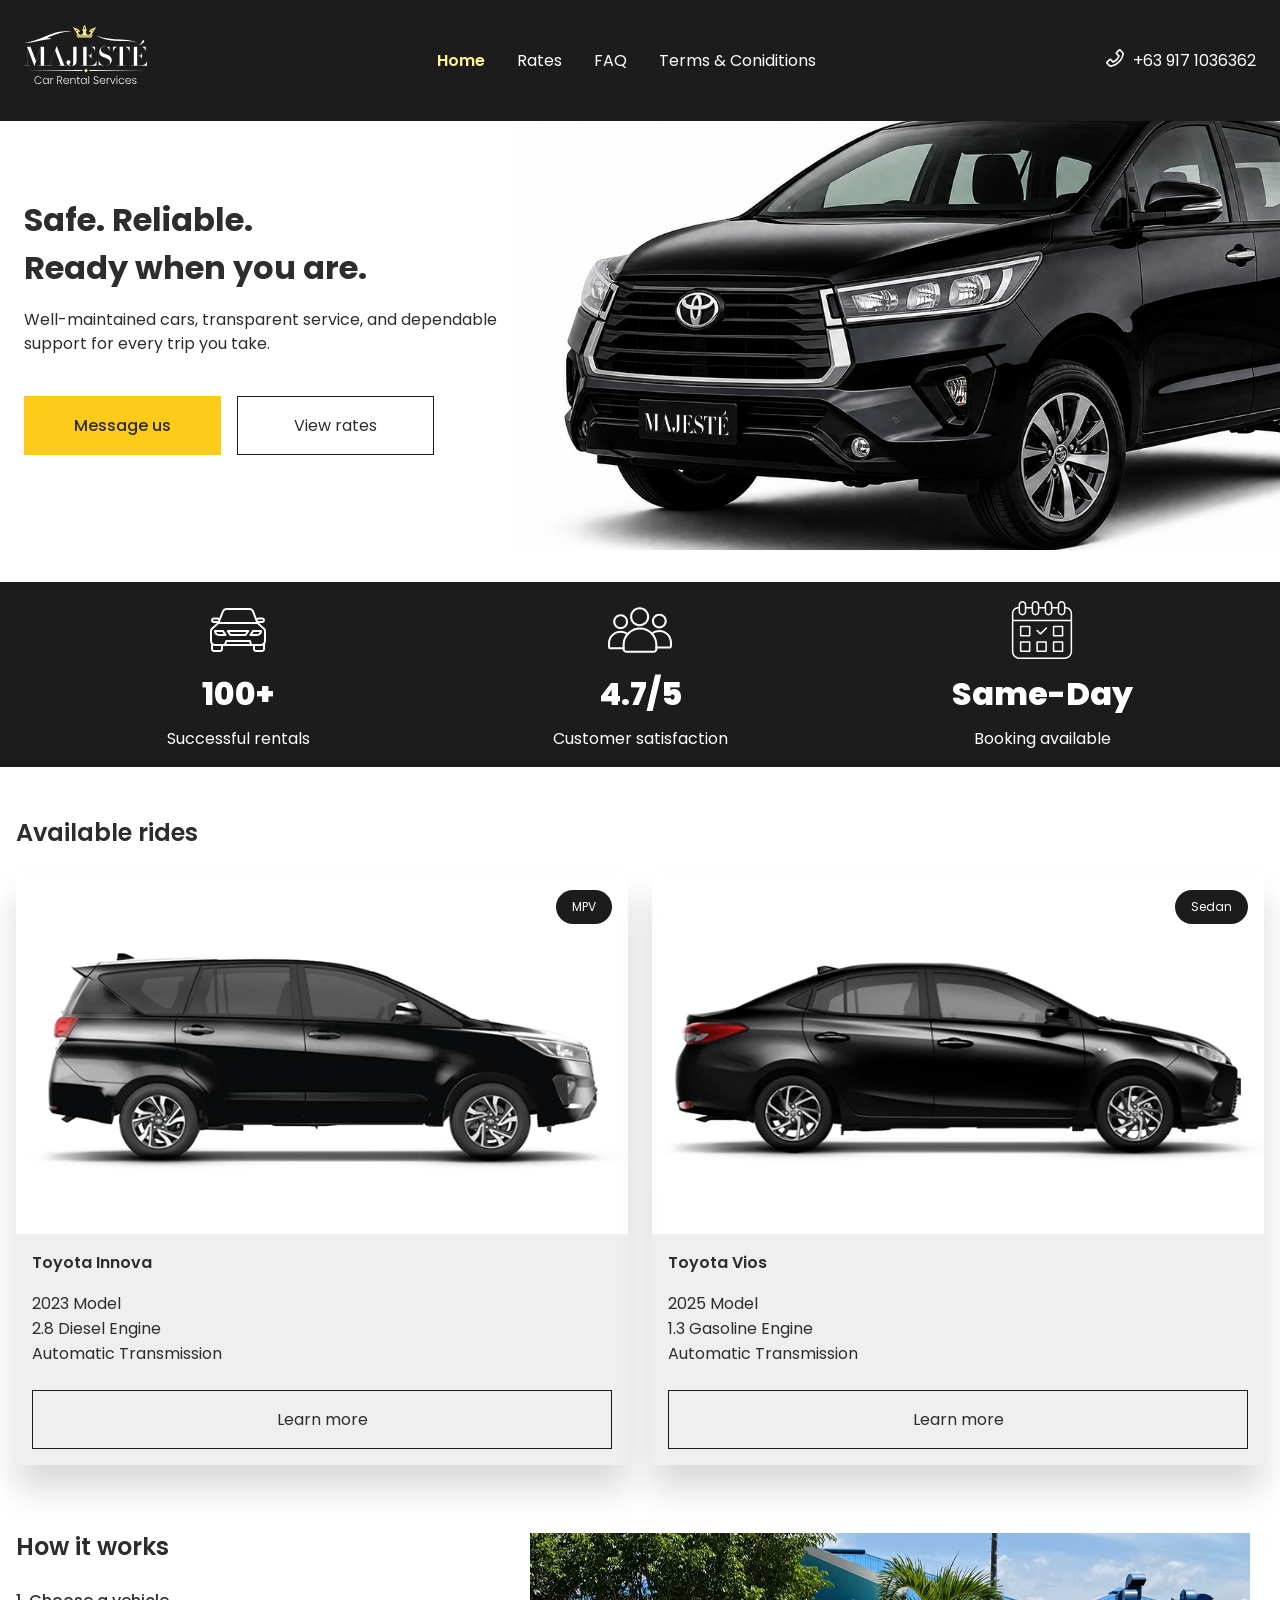
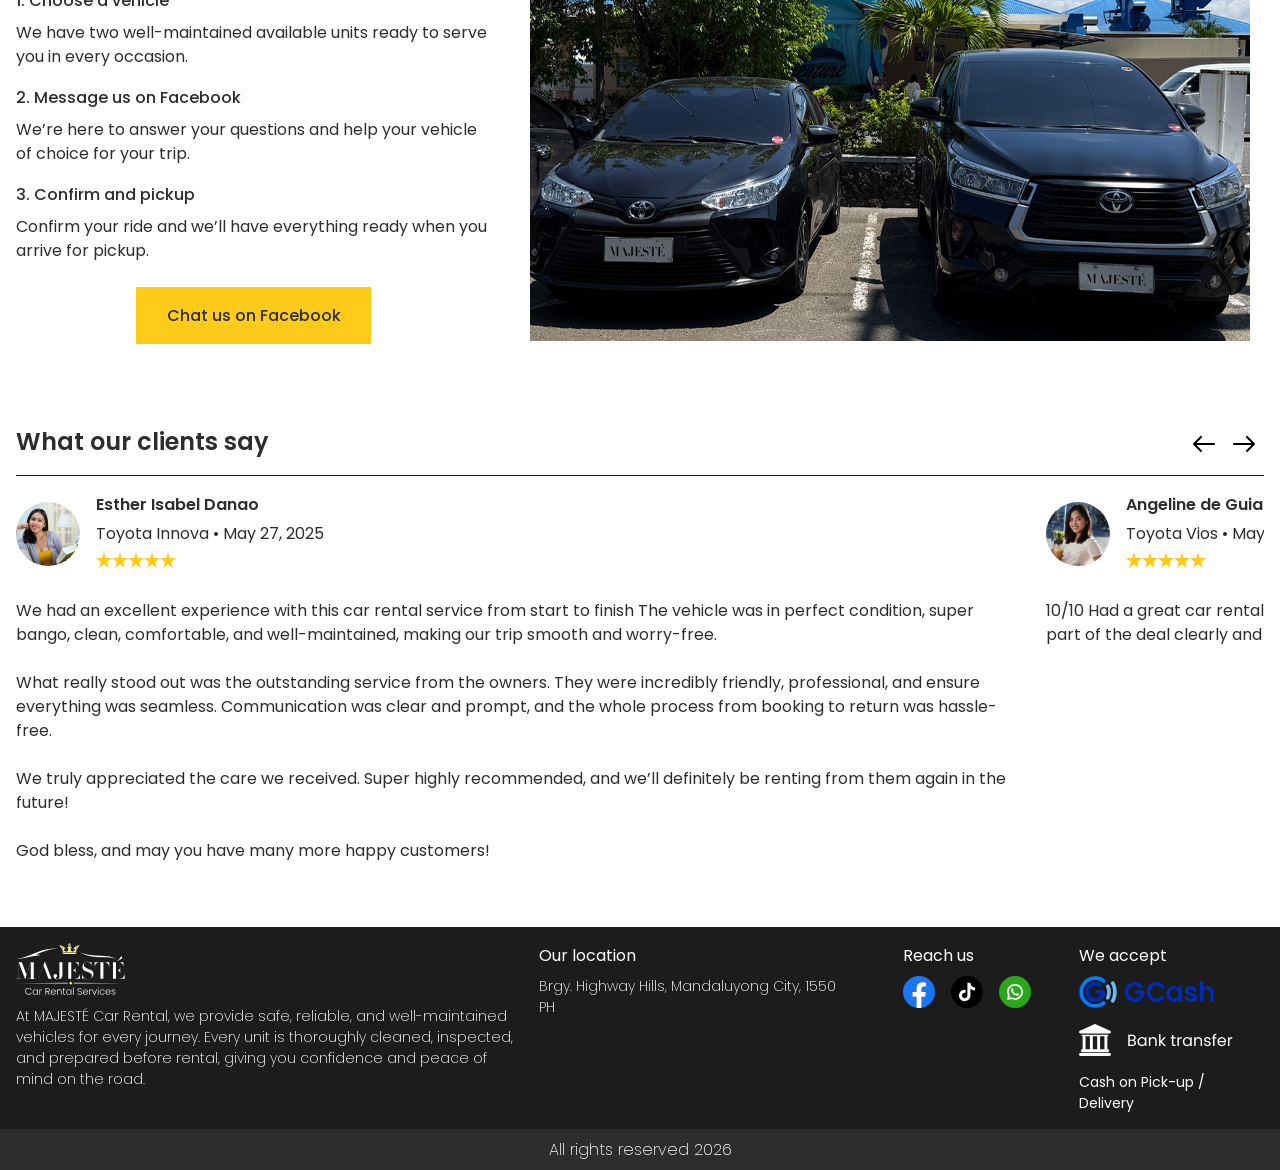
==== commit 1485180e: "Update index.html" ====
--- a/index.html
+++ b/index.html
@@ -20,7 +20,7 @@
     <header class="main-header">
         <div class="head-wrap center">
             <div class="logo">
-                <a href="index.html">
+                <a href="index">
                     <svg viewBox="0 0 137 71" fill="none" xmlns="http://www.w3.org/2000/svg">
                         <path fill-rule="evenodd" clip-rule="evenodd" d="M136.53 45.0736H118.911C118.87 45.0736 118.85 45.0543 118.85 45.0146C118.85 44.9755 118.87 44.9556 118.911 44.9556H121.631C121.771 44.9556 121.842 44.9159 121.842 44.8371V24.3578C121.842 24.2789 121.771 24.2392 121.631 24.2392H118.911C118.87 24.2392 118.85 24.2199 118.85 24.1802C118.85 24.1411 118.87 24.1212 118.911 24.1212H134.898C134.959 24.1212 134.989 24.1507 134.989 24.2097V29.8838C134.989 29.9235 134.969 29.9428 134.929 29.9428C134.888 29.9428 134.868 29.9235 134.868 29.8838C134.868 29.1945 134.757 28.5148 134.536 27.8448C134.313 27.1753 133.971 26.5739 133.508 26.0423C133.044 25.5101 132.46 25.0772 131.755 24.7419C131.05 24.4071 130.214 24.2392 129.247 24.2392H125.771C125.65 24.2392 125.589 24.2789 125.589 24.3578V34.2576H126.769C127.393 34.2576 127.957 34.1594 128.461 33.962C128.965 33.7651 129.393 33.4996 129.745 33.1643C130.098 32.8295 130.37 32.4401 130.562 31.9969C130.752 31.5533 130.848 31.0758 130.848 30.5635C130.848 30.5244 130.868 30.5045 130.909 30.5045C130.949 30.5045 130.97 30.5244 130.97 30.5635V38.0696C130.97 38.1093 130.949 38.1287 130.909 38.1287C130.868 38.1287 130.848 38.1093 130.848 38.0696C130.848 37.5777 130.752 37.1046 130.562 36.6513C130.37 36.1985 130.098 35.8042 129.745 35.4689C129.393 35.1341 128.965 34.8686 128.461 34.6712C127.957 34.4743 127.393 34.3756 126.769 34.3756H125.589V44.8371C125.589 44.9159 125.65 44.9556 125.771 44.9556H129.337C130.607 44.9556 131.695 44.7732 132.601 44.4084C133.508 44.0442 134.249 43.5667 134.823 42.9755C135.397 42.3844 135.82 41.7197 136.092 40.9805C136.364 40.2418 136.5 39.488 136.5 38.7198C136.5 38.6807 136.52 38.6608 136.56 38.6608C136.601 38.6608 136.621 38.6807 136.621 38.7198V44.9851C136.621 45.0441 136.591 45.0736 136.53 45.0736ZM132.103 20.0575C131.609 20.4416 130.924 20.8311 130.048 21.2249C129.171 21.6192 128.038 21.9738 126.647 22.2887C126.607 22.3085 126.582 22.2989 126.572 22.2592C126.562 22.22 126.577 22.2002 126.617 22.2002C127.322 22.0231 127.917 21.7769 128.401 21.4615C128.884 21.1466 129.292 20.792 129.624 20.3977C129.957 20.0039 130.234 19.6048 130.456 19.2008C130.677 18.7974 130.883 18.4278 131.075 18.0925C131.266 17.7578 131.458 17.4868 131.65 17.2798C131.84 17.0732 132.077 16.9697 132.36 16.9697C132.662 16.9697 132.903 17.0582 133.085 17.2352C133.266 17.4128 133.357 17.6397 133.357 17.9149C133.357 18.2105 133.271 18.5458 133.1 18.9197C132.929 19.2942 132.596 19.6734 132.103 20.0575ZM117.037 30.7706C117.037 29.9235 116.905 29.106 116.644 28.3174C116.382 27.5299 115.989 26.8303 115.465 26.2193C114.942 25.6088 114.266 25.126 113.44 24.7714C112.614 24.4168 111.647 24.2392 110.539 24.2392H109.995C109.875 24.2392 109.814 24.2789 109.814 24.3578V44.8371C109.814 44.9159 109.875 44.9556 109.995 44.9556H112.715C112.755 44.9556 112.776 44.9755 112.776 45.0146C112.776 45.0543 112.755 45.0736 112.715 45.0736H103.165C103.124 45.0736 103.105 45.0543 103.105 45.0146C103.105 44.9755 103.124 44.9556 103.165 44.9556H105.885C106.006 44.9556 106.066 44.9159 106.066 44.8371V24.3578C106.066 24.2789 106.006 24.2392 105.885 24.2392H105.341C104.213 24.2392 103.245 24.4168 102.439 24.7714C101.633 25.126 100.974 25.6088 100.46 26.2193C99.9462 26.8303 99.5634 27.5299 99.3117 28.3174C99.0594 29.106 98.9338 29.9235 98.9338 30.7706C98.9338 30.8103 98.9135 30.8296 98.8735 30.8296C98.8329 30.8296 98.8126 30.8103 98.8126 30.7706V24.2097C98.8126 24.1507 98.8433 24.1212 98.9036 24.1212H117.097C117.137 24.1212 117.158 24.1507 117.158 24.2097V30.7706C117.158 30.8103 117.137 30.8296 117.097 30.8296C117.057 30.8296 117.037 30.8103 117.037 30.7706ZM95.4282 43.2856C94.8035 43.946 94.0231 44.4926 93.0858 44.9261C92.1491 45.359 91.0764 45.5758 89.8671 45.5758C89.323 45.5758 88.8141 45.5119 88.3408 45.3837C87.8675 45.2555 87.4194 45.1182 86.996 44.9701C86.5732 44.8226 86.175 44.6847 85.8021 44.5565C85.4291 44.4283 85.0617 44.3644 84.6992 44.3644C84.2352 44.3644 83.848 44.4825 83.5354 44.719C83.2233 44.9556 83.0467 45.2115 83.0067 45.4872C82.9864 45.5264 82.9562 45.5463 82.9162 45.5463C82.8959 45.5463 82.886 45.5264 82.886 45.4872V38.7198C82.886 38.6807 82.9058 38.6608 82.9464 38.6608C82.9864 38.6608 83.0067 38.6807 83.0067 38.7198C83.0067 39.311 83.1729 39.9955 83.5052 40.7739C83.8381 41.5523 84.3065 42.291 84.9109 42.99C85.5152 43.6896 86.2353 44.2807 87.0717 44.7636C87.9075 45.2458 88.8294 45.4872 89.8369 45.4872C90.7232 45.4872 91.5146 45.3692 92.2094 45.1326C92.9049 44.8966 93.4889 44.586 93.9622 44.2019C94.4355 43.8178 94.7937 43.3843 95.0355 42.9015C95.2768 42.4192 95.398 41.9413 95.398 41.4681C95.398 40.7589 95.2719 40.1484 95.0202 39.6361C94.7679 39.1238 94.3703 38.6608 93.8262 38.2472C93.2822 37.8331 92.5873 37.4447 91.7411 37.0799C90.8948 36.7156 89.8769 36.3262 88.6885 35.9125C87.9634 35.6567 87.2834 35.3659 86.6483 35.0408C86.0138 34.7157 85.4648 34.322 85.0013 33.8585C84.5379 33.396 84.1705 32.844 83.8984 32.2035C83.6264 31.5635 83.4904 30.8001 83.4904 29.9133C83.4904 29.0464 83.6461 28.2337 83.9588 27.4751C84.2708 26.7171 84.6942 26.0519 85.2284 25.4806C85.7615 24.9093 86.3812 24.4565 87.0865 24.1212C87.7918 23.7865 88.5377 23.6186 89.323 23.6186C89.7058 23.6186 90.0788 23.6582 90.4413 23.7371C90.8043 23.816 91.1515 23.9098 91.4844 24.0177C91.8167 24.126 92.1436 24.2199 92.4666 24.2982C92.7886 24.3776 93.1209 24.4168 93.4637 24.4168C93.9271 24.4168 94.2441 24.3379 94.4158 24.1802C94.5869 24.023 94.6928 23.8653 94.7333 23.7076C94.7333 23.6679 94.7531 23.6481 94.7937 23.6481C94.8337 23.6481 94.854 23.6679 94.854 23.7076V28.8791C94.854 28.9188 94.8337 28.9381 94.7937 28.9381C94.7531 28.9381 94.7333 28.9188 94.7333 28.8791C94.7333 28.1699 94.577 27.5046 94.2644 26.8845C93.9518 26.2638 93.5394 25.722 93.0255 25.259C92.5116 24.7961 91.9374 24.427 91.3029 24.1507C90.6683 23.875 90.0184 23.7371 89.3532 23.7371C88.7488 23.7371 88.1899 23.8358 87.6761 24.0327C87.1622 24.2296 86.719 24.5005 86.3461 24.8449C85.9732 25.1898 85.6814 25.589 85.4697 26.0423C85.2586 26.4956 85.1527 26.9778 85.1527 27.4902C85.1527 28.554 85.6106 29.4901 86.5276 30.2974C87.4441 31.1054 88.8799 31.8446 90.8345 32.5141C91.8211 32.8494 92.7184 33.1986 93.524 33.5629C94.3297 33.9277 95.0152 34.3563 95.5796 34.8488C96.1434 35.3412 96.5766 35.9077 96.8788 36.5477C97.181 37.1882 97.3324 37.9618 97.3324 38.8679C97.3324 39.5771 97.1706 40.326 96.8486 41.1135C96.5262 41.9016 96.0523 42.6258 95.4282 43.2856ZM62.7579 45.0736C62.7173 45.0736 62.697 45.0543 62.697 45.0146C62.697 44.9755 62.7173 44.9556 62.7579 44.9556H65.4776C65.6185 44.9556 65.6893 44.9159 65.6893 44.8371V24.3578C65.6893 24.2789 65.6185 24.2392 65.4776 24.2392H62.7579C62.7173 24.2392 62.697 24.2199 62.697 24.1802C62.697 24.1411 62.7173 24.1212 62.7579 24.1212H78.7453C78.8057 24.1212 78.8364 24.1507 78.8364 24.2097V29.8838C78.8364 29.9235 78.8161 29.9428 78.7755 29.9428C78.7349 29.9428 78.7152 29.9235 78.7152 29.8838C78.7152 29.1945 78.6044 28.5148 78.3828 27.8448C78.1607 27.1753 77.8185 26.5739 77.355 26.0423C76.8916 25.5101 76.3075 25.0772 75.6022 24.7419C74.8969 24.4071 74.0611 24.2392 73.0937 24.2392H69.6183C69.4976 24.2392 69.4367 24.2789 69.4367 24.3578V34.2576H70.6159C71.24 34.2576 71.8043 34.1594 72.3083 33.962C72.8112 33.7651 73.2396 33.4996 73.5928 33.1643C73.9449 32.8295 74.2169 32.4401 74.4083 31.9969C74.5997 31.5533 74.6957 31.0758 74.6957 30.5635C74.6957 30.5244 74.7154 30.5045 74.756 30.5045C74.796 30.5045 74.8169 30.5244 74.8169 30.5635V38.0696C74.8169 38.1093 74.796 38.1287 74.756 38.1287C74.7154 38.1287 74.6957 38.1093 74.6957 38.0696C74.6957 37.5777 74.5997 37.1046 74.4083 36.6513C74.2169 36.1985 73.9449 35.8042 73.5928 35.4689C73.2396 35.1341 72.8112 34.8686 72.3083 34.6712C71.8043 34.4743 71.24 34.3756 70.6159 34.3756H69.4367V44.8371C69.4367 44.9159 69.4976 44.9556 69.6183 44.9556H73.1847C74.4538 44.9556 75.5419 44.7732 76.4485 44.4084C77.355 44.0442 78.0954 43.5667 78.6702 42.9755C79.2444 42.3844 79.6673 41.7197 79.9393 40.9805C80.2113 40.2418 80.3473 39.488 80.3473 38.7198C80.3473 38.6807 80.3671 38.6608 80.4076 38.6608C80.4477 38.6608 80.468 38.6807 80.468 38.7198V44.9851C80.468 45.0441 80.4378 45.0736 80.3775 45.0736H62.7579ZM58.4965 24.2392C58.3759 24.2392 58.3155 24.2789 58.3155 24.3578V40.1382C58.3155 41.8721 57.7759 43.2121 56.6982 44.1574C55.6205 45.1031 54.1244 45.5758 52.2104 45.5758C51.5051 45.5758 50.8453 45.4577 50.2305 45.2212C49.6163 44.9851 49.0771 44.6745 48.6137 44.2904C48.1503 43.9063 47.7828 43.4734 47.5108 42.99C47.2388 42.5078 47.1028 42.0298 47.1028 41.5572C47.1028 41.1629 47.173 40.8136 47.3145 40.5078C47.4549 40.2026 47.6413 39.9419 47.8733 39.7246C48.1048 39.5084 48.357 39.3405 48.6291 39.2225C48.9011 39.1039 49.1676 39.0449 49.4298 39.0449C50.0342 39.0449 50.548 39.2568 50.9714 39.6801C51.3943 40.1044 51.606 40.6017 51.606 41.1725C51.606 41.5867 51.5352 41.8967 51.3943 42.1038C51.2533 42.3103 51.0921 42.4831 50.9106 42.6209C50.7296 42.7588 50.5678 42.9015 50.4274 43.049C50.2859 43.1971 50.2157 43.4289 50.2157 43.7438C50.2157 43.9803 50.2711 44.2019 50.3819 44.4084C50.4921 44.6155 50.6435 44.7979 50.8354 44.9556C51.0263 45.1128 51.2435 45.241 51.4853 45.3397C51.7266 45.4379 51.9685 45.4872 52.2104 45.4872C52.8751 45.4872 53.4345 45.2904 53.888 44.8966C54.341 44.5023 54.5675 43.8913 54.5675 43.0641V24.3578C54.5675 24.2789 54.5072 24.2392 54.3866 24.2392H51.6663C51.6257 24.2392 51.606 24.2199 51.606 24.1802C51.606 24.1411 51.6257 24.1212 51.6663 24.1212H61.2168C61.2568 24.1212 61.2771 24.1411 61.2771 24.1802C61.2771 24.2199 61.2568 24.2392 61.2168 24.2392H58.4965ZM47.6167 45.0146C47.6167 45.0543 47.5964 45.0736 47.5563 45.0736H37.6735C37.6329 45.0736 37.6132 45.0543 37.6132 45.0146C37.6132 44.9755 37.6329 44.9556 37.6735 44.9556H40.5747C40.6751 44.9556 40.7261 44.9159 40.7261 44.8371L38.1271 37.8041H31.0852L28.8486 43.7143C28.6468 44.2464 28.5311 44.586 28.5009 44.7341C28.4708 44.8816 28.5053 44.9556 28.6068 44.9556H31.3873C31.4274 44.9556 31.4477 44.9755 31.4477 45.0146C31.4477 45.0543 31.4274 45.0736 31.3873 45.0736H25.6748C25.6348 45.0736 25.6145 45.0543 25.6145 45.0146C25.6145 44.9755 25.6348 44.9556 25.6748 44.9556H27.9722C28.1126 44.9556 28.2185 44.8918 28.2892 44.7636C28.3594 44.6353 28.5053 44.2861 28.7274 43.7143L36.2229 23.7076C36.2427 23.6679 36.2629 23.6481 36.2832 23.6481C36.3233 23.6481 36.3534 23.6679 36.3737 23.7076L44.7456 44.8371C44.7856 44.9159 44.8663 44.9556 44.9875 44.9556H47.5563C47.5964 44.9556 47.6167 44.9755 47.6167 45.0146ZM34.6209 28.3469L31.1153 37.6855H38.0662L34.6209 28.3469ZM22.5016 44.9851H25.1917C25.2317 44.9851 25.252 45.005 25.252 45.0441C25.252 45.0833 25.2317 45.1031 25.1917 45.1031H15.6412C15.6006 45.1031 15.5809 45.0833 15.5809 45.0441C15.5809 45.005 15.6006 44.9851 15.6412 44.9851H18.3614C18.4821 44.9851 18.5424 44.946 18.5424 44.8666V24.4463L11.6217 45.4577C11.6014 45.4969 11.5713 45.5167 11.5307 45.5167C11.5104 45.5167 11.4901 45.4969 11.4704 45.4577L3.49171 24.4168V44.8666C3.49171 44.946 3.55203 44.9851 3.67324 44.9851H6.39293C6.43297 44.9851 6.45326 45.005 6.45326 45.0441C6.45326 45.0833 6.43297 45.1031 6.39293 45.1031H0.439112C0.398528 45.1031 0.378784 45.0833 0.378784 45.0441C0.378784 45.005 0.398528 44.9851 0.439112 44.9851H3.15935C3.28001 44.9851 3.34034 44.946 3.34034 44.8666V24.3578C3.34034 24.2789 3.28001 24.2392 3.15935 24.2392H0.439112C0.398528 24.2392 0.378784 24.2199 0.378784 24.1802C0.378784 24.1411 0.398528 24.1212 0.439112 24.1212H6.96714C7.12838 24.1212 7.28908 24.2982 7.45086 24.6528L13.2539 39.8727L18.3006 24.6528C18.4015 24.2982 18.532 24.1212 18.6938 24.1212H25.1917C25.2317 24.1212 25.252 24.1411 25.252 24.1802C25.252 24.2199 25.2317 24.2392 25.1917 24.2392H22.5016C22.3606 24.2392 22.2899 24.2789 22.2899 24.3578V44.8666C22.2899 44.946 22.3606 44.9851 22.5016 44.9851Z" fill="white"/>
                         <path d="M74.7778 10.7825H75.716C76.1194 10.7825 76.3768 11.2121 76.1863 11.5675C76.0937 11.7406 75.9128 11.8492 75.716 11.8492H67.155H58.5941C58.3977 11.8492 58.2168 11.7406 58.1242 11.5675C57.9337 11.2121 58.1911 10.7825 58.5941 10.7825H59.5327L54.197 2.24824L60.6372 4.95224C61.0396 5.12097 61.1589 5.59855 60.9364 5.95103C61.5914 6.07321 62.0879 6.64582 62.0879 7.33624C62.0879 7.64364 61.987 7.9263 61.8197 8.15806C61.8197 6.87612 60.1397 6.6623 60.1397 7.92194C60.1397 9.56412 61.5618 10.8742 63.2423 10.6885C64.4801 10.5513 65.5012 9.56897 65.6796 8.33697C65.8658 7.0497 65.1686 5.90303 64.1068 5.40412C64.3846 5.17042 64.7434 5.02933 65.1351 5.02933C65.4464 5.02933 65.7359 5.11951 65.9817 5.27321C65.7921 4.72679 65.5924 3.97867 65.5924 3.23879C65.5924 1.82885 67.155 0 67.155 0C67.155 0 68.7182 1.82885 68.7182 3.23879C68.7182 3.97867 68.5184 4.72679 68.3288 5.27321C68.5747 5.11951 68.8641 5.02933 69.1754 5.02933C69.5671 5.02933 69.9254 5.17042 70.2037 5.40412C69.1419 5.90303 68.4447 7.0497 68.6309 8.33697C68.8093 9.56897 69.8304 10.5513 71.0682 10.6885C72.7487 10.8742 74.1708 9.56412 74.1708 7.92194C74.1708 6.6623 72.4908 6.87612 72.4908 8.15806C72.3235 7.9263 72.2227 7.64364 72.2227 7.33624C72.2227 6.64582 72.7191 6.07321 73.3742 5.95103C73.1511 5.59855 73.2709 5.12097 73.6728 4.95224L80.1136 2.24824L74.7778 10.7825ZM58.5654 5.36C58.1722 5.36 57.8537 5.67855 57.8537 6.07127C57.8537 6.464 58.1722 6.78303 58.5654 6.78303C58.9587 6.78303 59.2772 6.464 59.2772 6.07127C59.2772 5.67855 58.9587 5.36 58.5654 5.36ZM67.155 2.26618C67.155 2.26618 66.6159 2.77867 66.6159 3.41091C66.6159 4.04315 67.155 4.55564 67.155 4.55564C67.155 4.55564 67.6947 4.04315 67.6947 3.41091C67.6947 2.77867 67.155 2.26618 67.155 2.26618ZM75.7451 5.36C75.3519 5.36 75.0333 5.67855 75.0333 6.07127C75.0333 6.464 75.3519 6.78303 75.7451 6.78303C76.1383 6.78303 76.4568 6.464 76.4568 6.07127C76.4568 5.67855 76.1383 5.36 75.7451 5.36ZM59.1502 12.5367H75.1604C75.2244 12.5367 75.2762 12.5886 75.2762 12.6531V13.7198C75.2762 13.7842 75.2244 13.8361 75.1604 13.8361H59.1502C59.0862 13.8361 59.0338 13.7842 59.0338 13.7198V12.6531C59.0338 12.5886 59.0862 12.5367 59.1502 12.5367Z" fill="#FFF48E"/>
@@ -35,10 +35,10 @@
             </div>
             <nav class="navigation">
                 <ul class="menu">
-                    <li class="menu-list active"><a href="index.html">Home</a></li>
-                    <li class="menu-list"><a href="rates.html">Rates</a></li>
-                    <li class="menu-list"><a href="faq.html">FAQ</a></li>
-                    <li class="menu-list"><a href="termsandconditions.html">Terms & Coniditions</a></li>
+                    <li class="menu-list active"><a href="index">Home</a></li>
+                    <li class="menu-list"><a href="rates">Rates</a></li>
+                    <li class="menu-list"><a href="faq">FAQ</a></li>
+                    <li class="menu-list"><a href="termsandconditions">Terms & Coniditions</a></li>
                 </ul>
             </nav>
             <div class="burger-icon">
@@ -66,7 +66,7 @@
                     <p>Well-maintained cars, transparent service, and dependable support for every trip you take.</p>
                     <div class="hero-btn">
                         <a href="https://m.me/593561504055977" class="pri-btn">Message us</a>
-                        <a href="rates.html" class="sec-btn">View rates</a>
+                        <a href="rates" class="sec-btn">View rates</a>
                     </div>
                 </div>
             </div>
@@ -134,7 +134,7 @@
                                     <span>Automatic Transmission</span>
                                 </div>
                             </div>
-                            <a href="rates.html" class="card-btn">Learn more</a>
+                            <a href="rates" class="card-btn">Learn more</a>
                         </div>
                     </div>
                     <!-- right card -->
@@ -150,7 +150,7 @@
                                     <span>Automatic Transmission</span>
                                 </div>
                             </div>
-                            <a href="rates.html" class="card-btn">Learn more</a>
+                            <a href="rates" class="card-btn">Learn more</a>
                         </div>
                     </div>
                 </div>
@@ -508,4 +508,4 @@
         });
     });
 </script>
-</html>+</html>
--- a/css/home.css
+++ b/css/home.css
@@ -24,15 +24,18 @@
     align-items: center;
     gap: var(--spacing-xs);
     text-align: center;
+    width: 25%;
 }
 
 .stat-item-title {
-    font-weight: 600;
+    font-weight: 700;
     font-size: var(--font-size-s);
 }
 
 .stat-item-desc {
     font-size: 12px;
+    display: block;
+    word-break: break-word;
 }
 
 /* available rides section */
@@ -423,4 +426,4 @@
         background-size: calc(100% + var(--spacing-l));
     }
 
-}+}
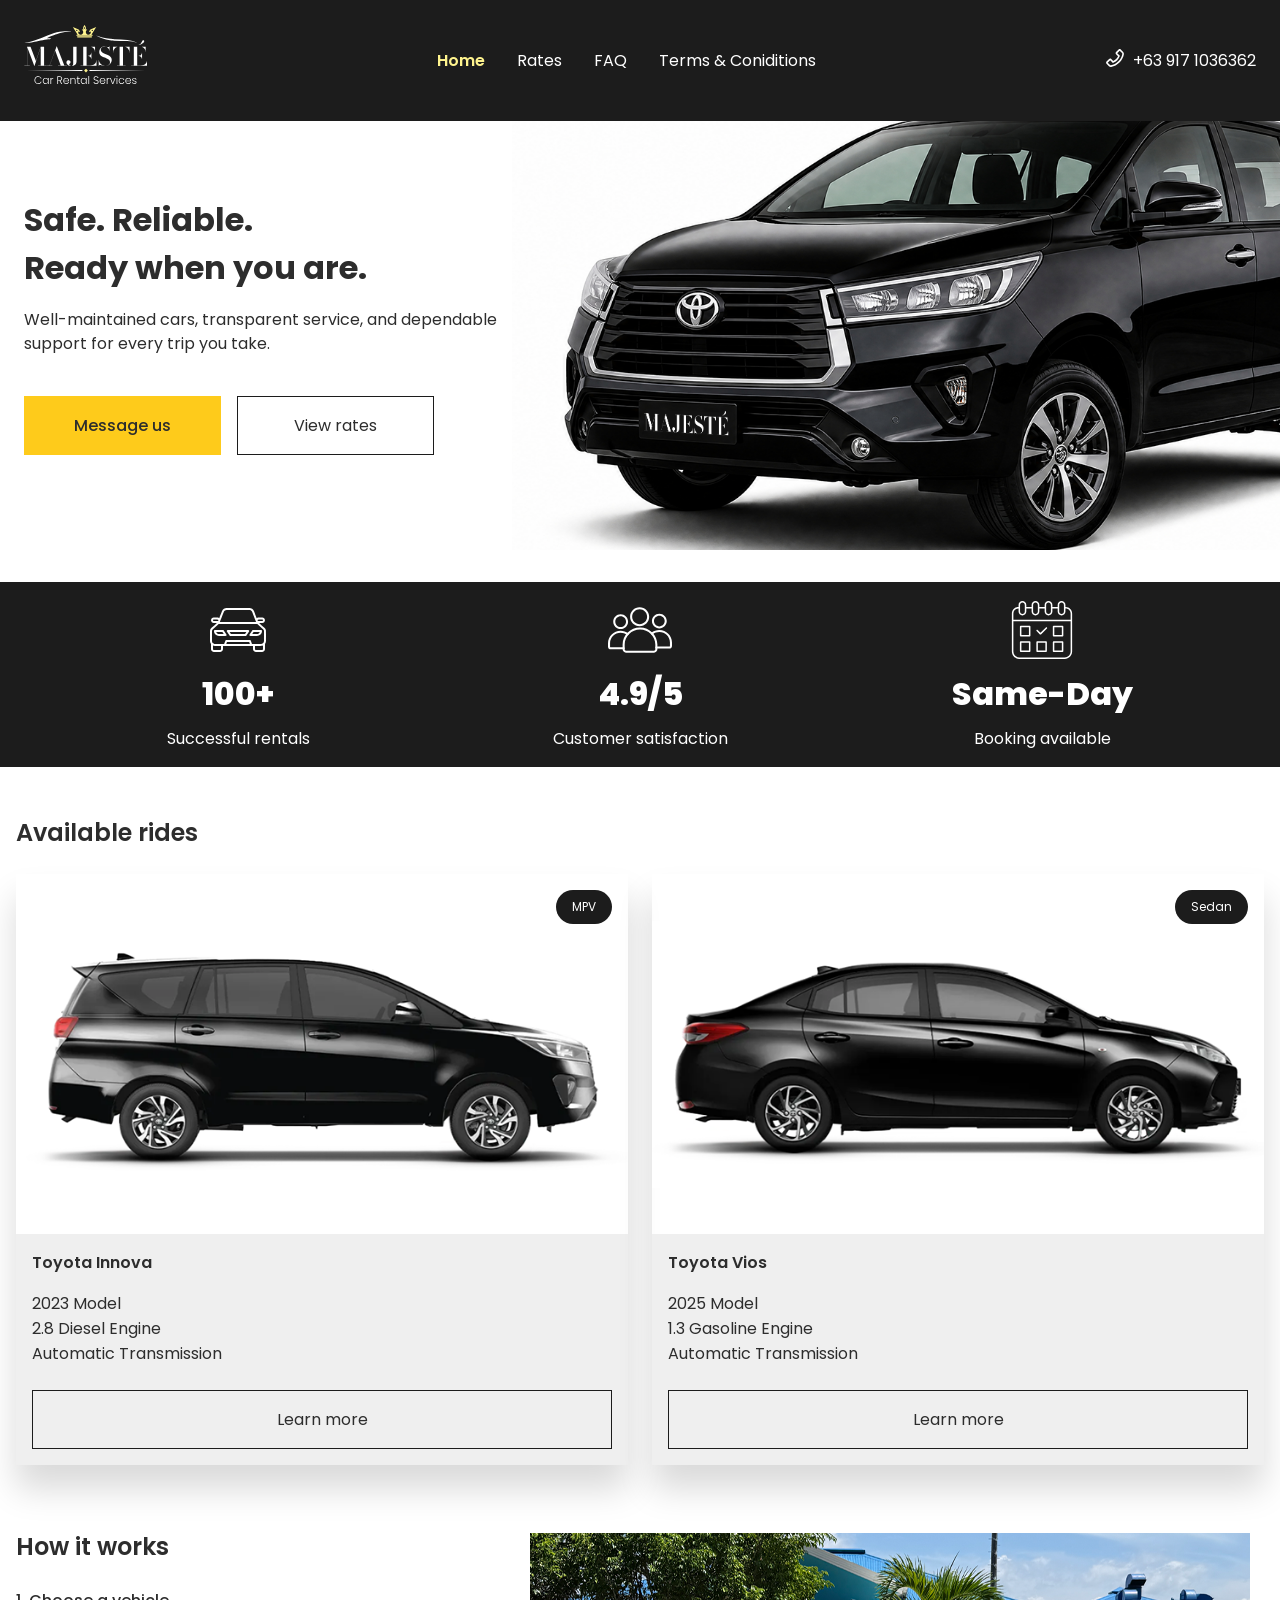
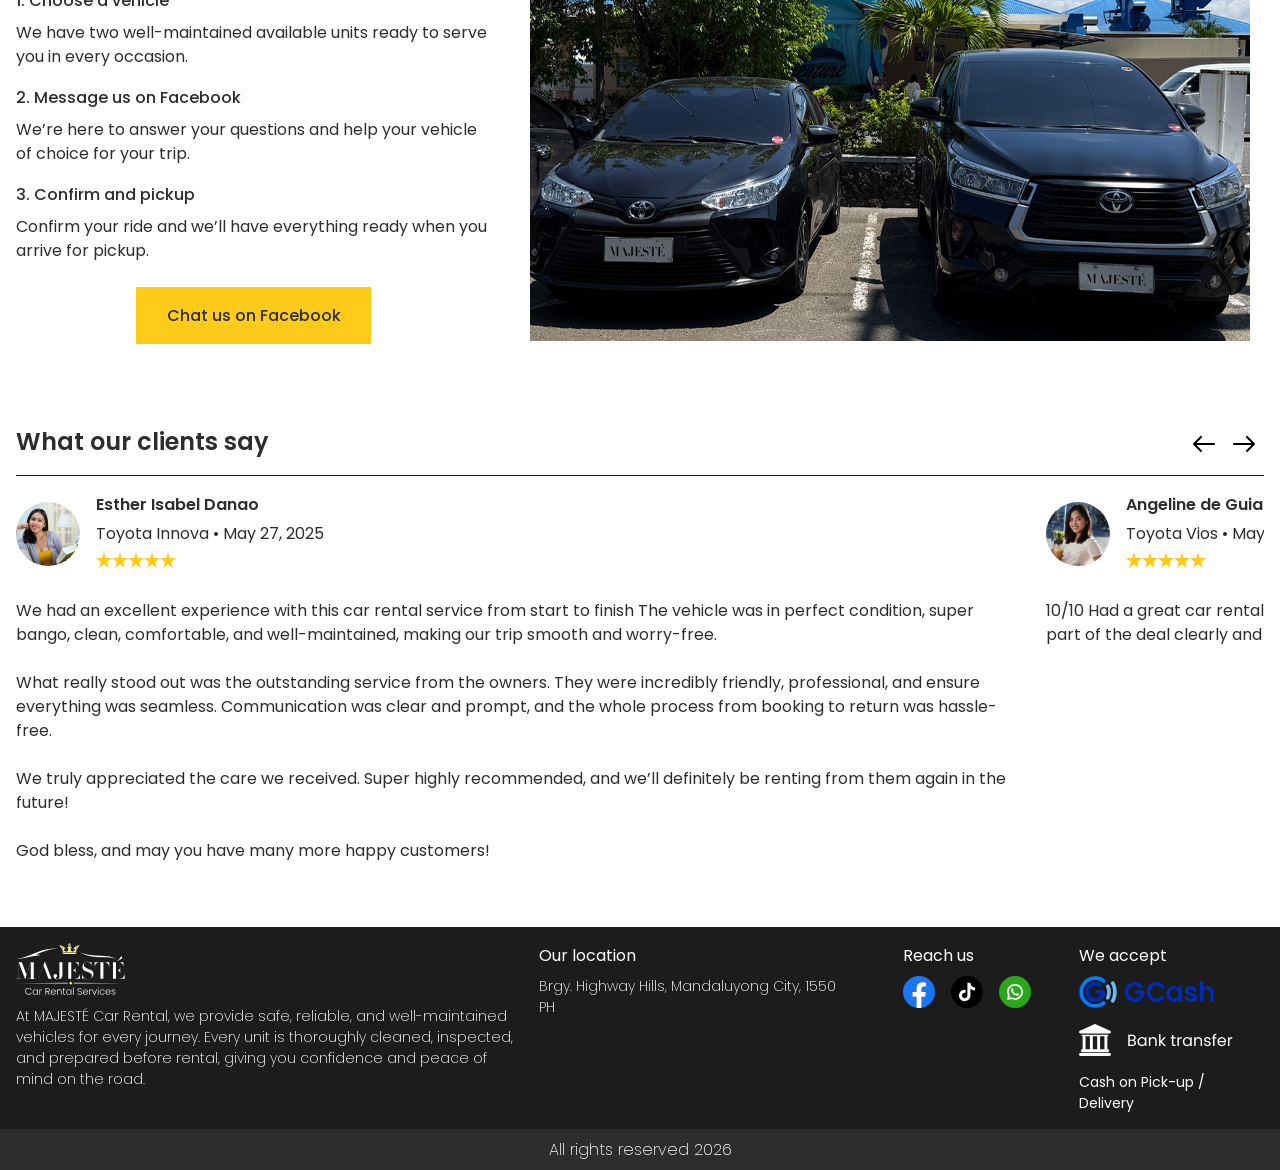
==== commit 2ba88a3c: "Update index.html" ====
--- a/index.html
+++ b/index.html
@@ -102,7 +102,7 @@
                         </clipPath>
                         </defs>
                     </svg>
-                    <span class="stat-item-title">4.7/5</span>
+                    <span class="stat-item-title">4.9/5</span>
                     <span class="stat-item-desc">Customer satisfaction</span>
                 </div>
                 <div class="stat-item">
